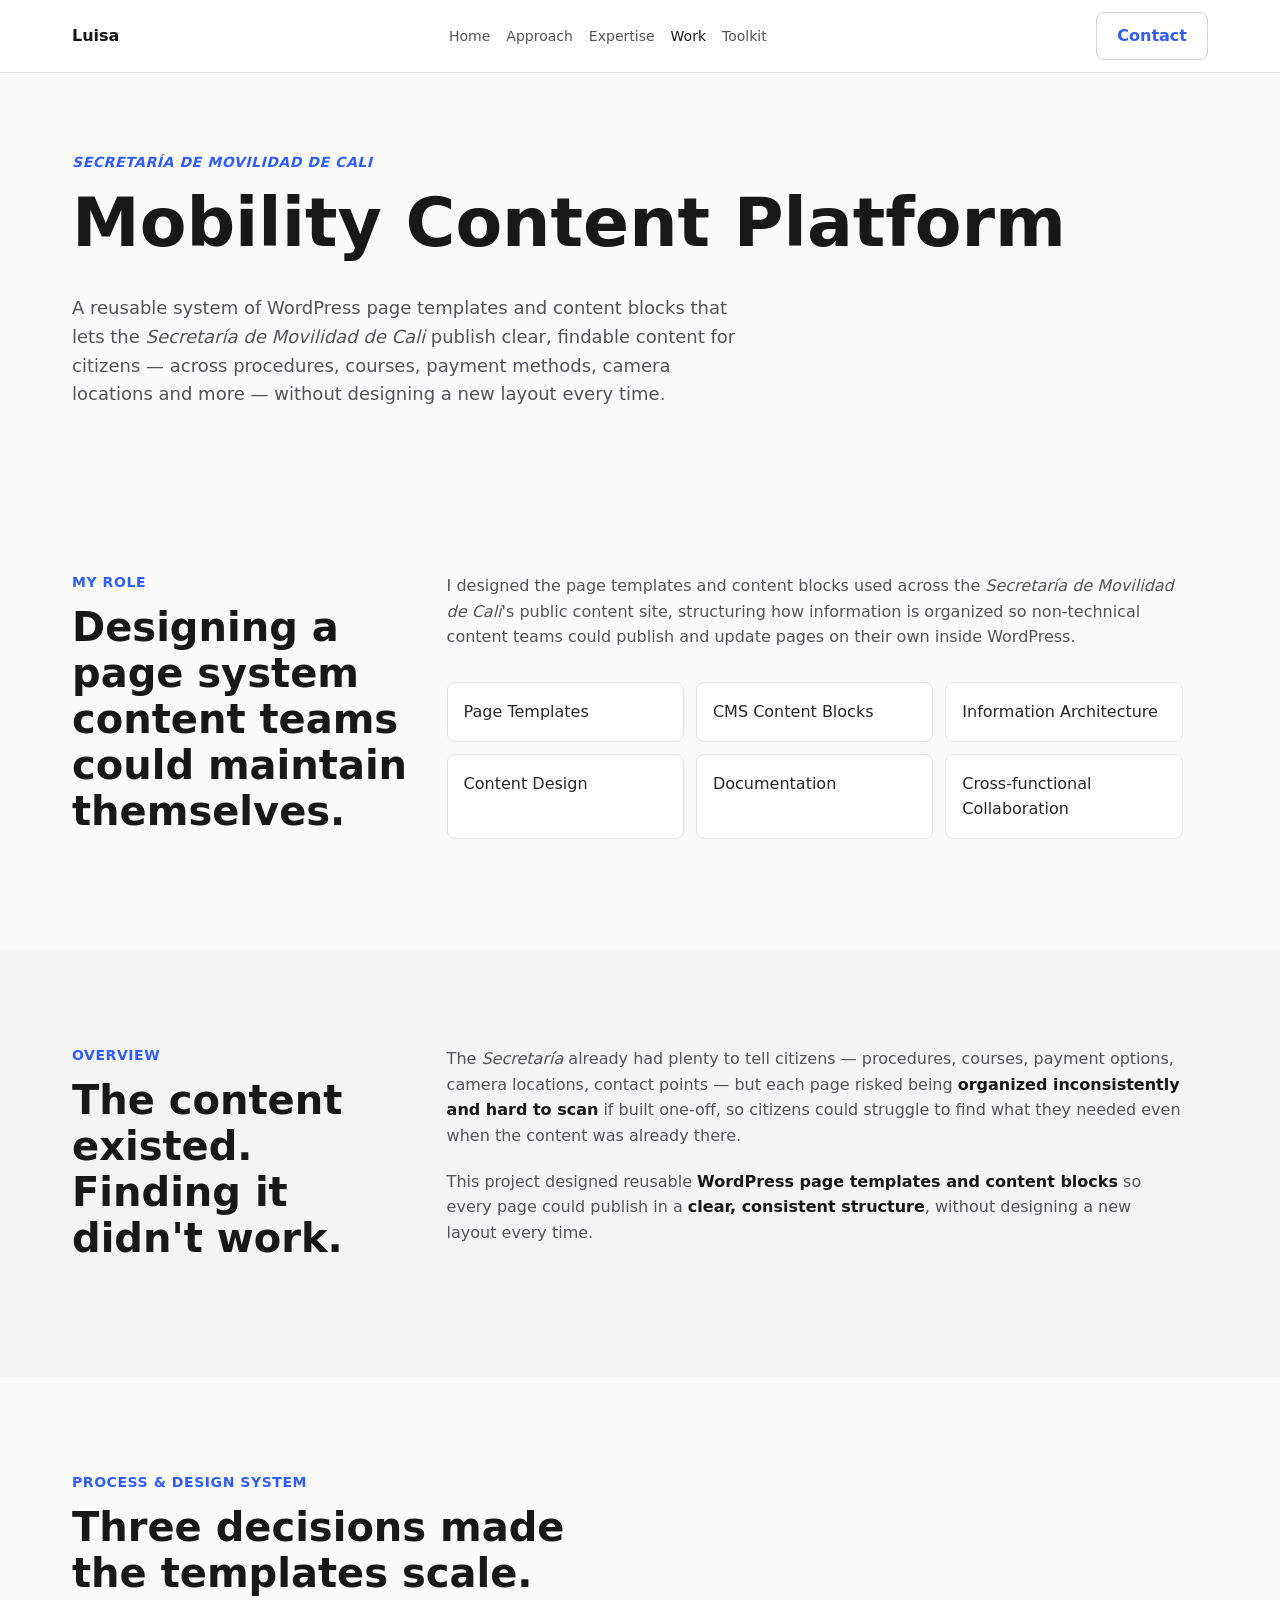
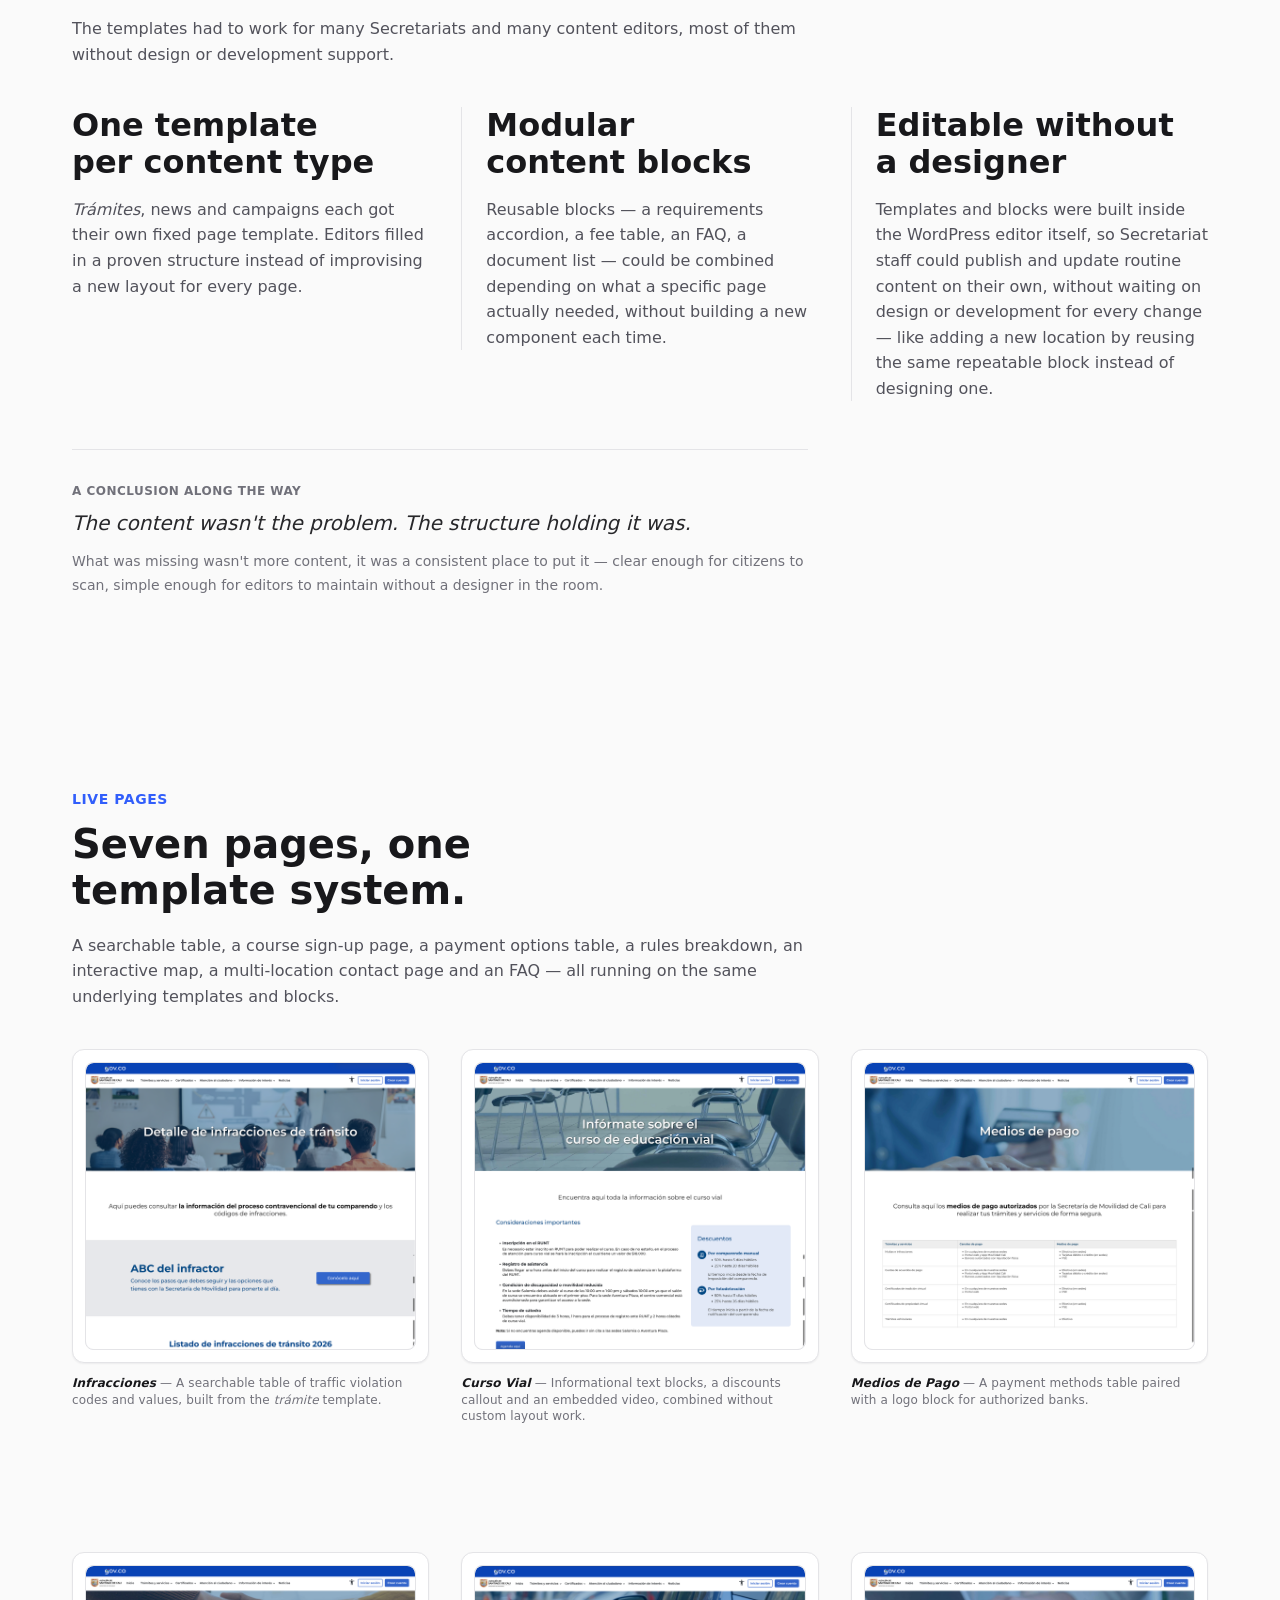
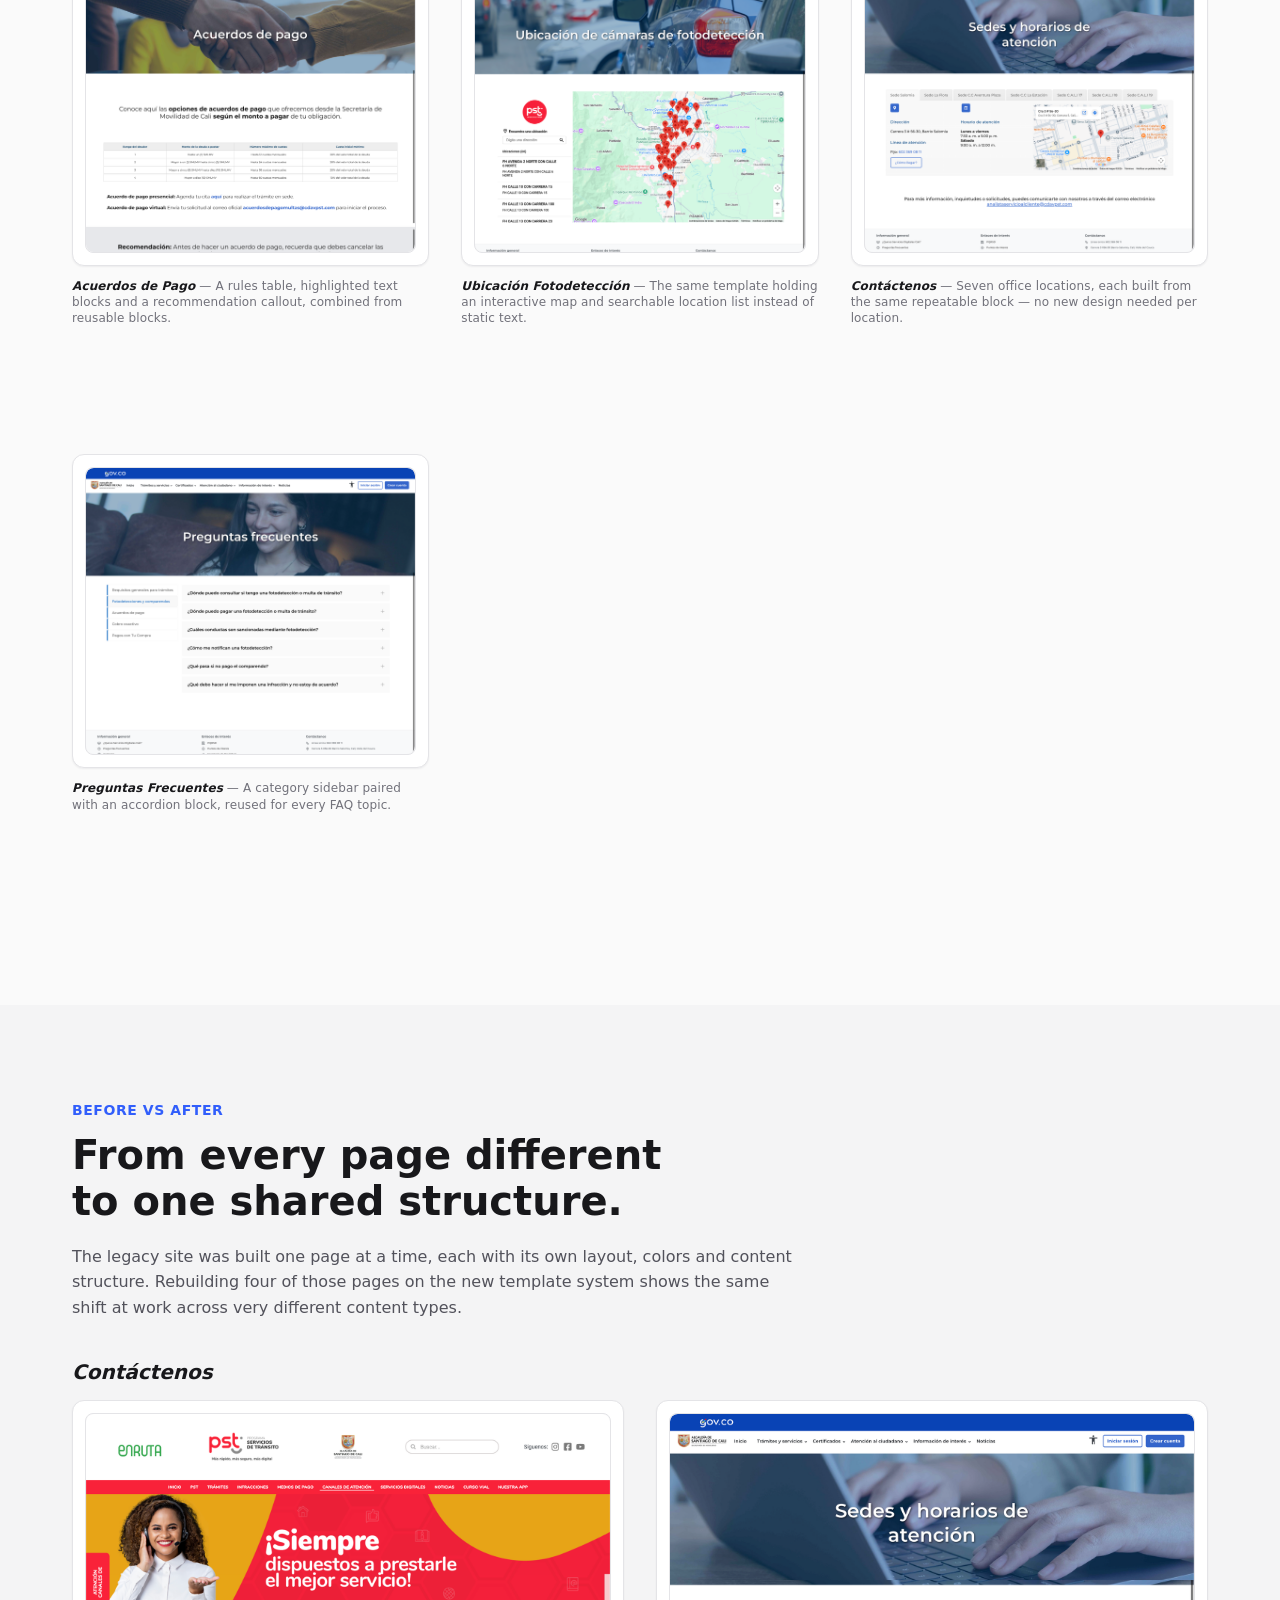
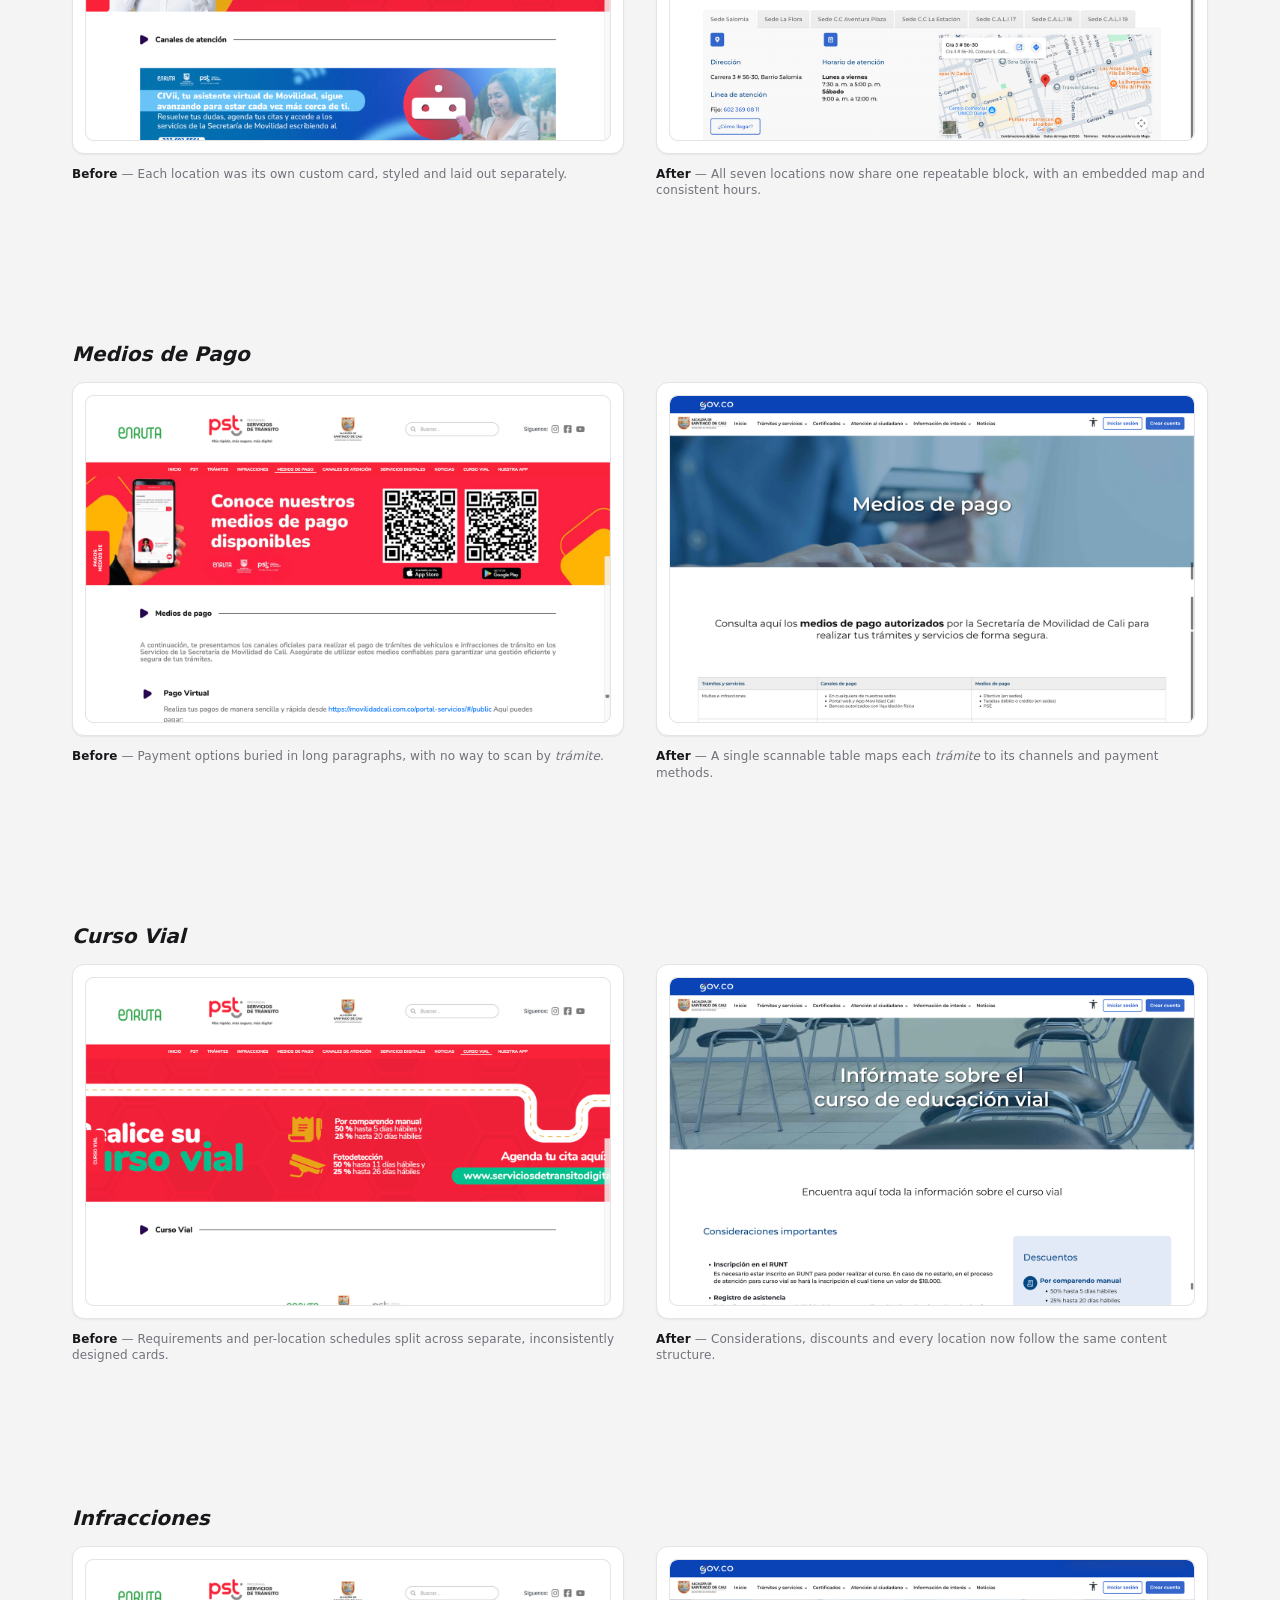
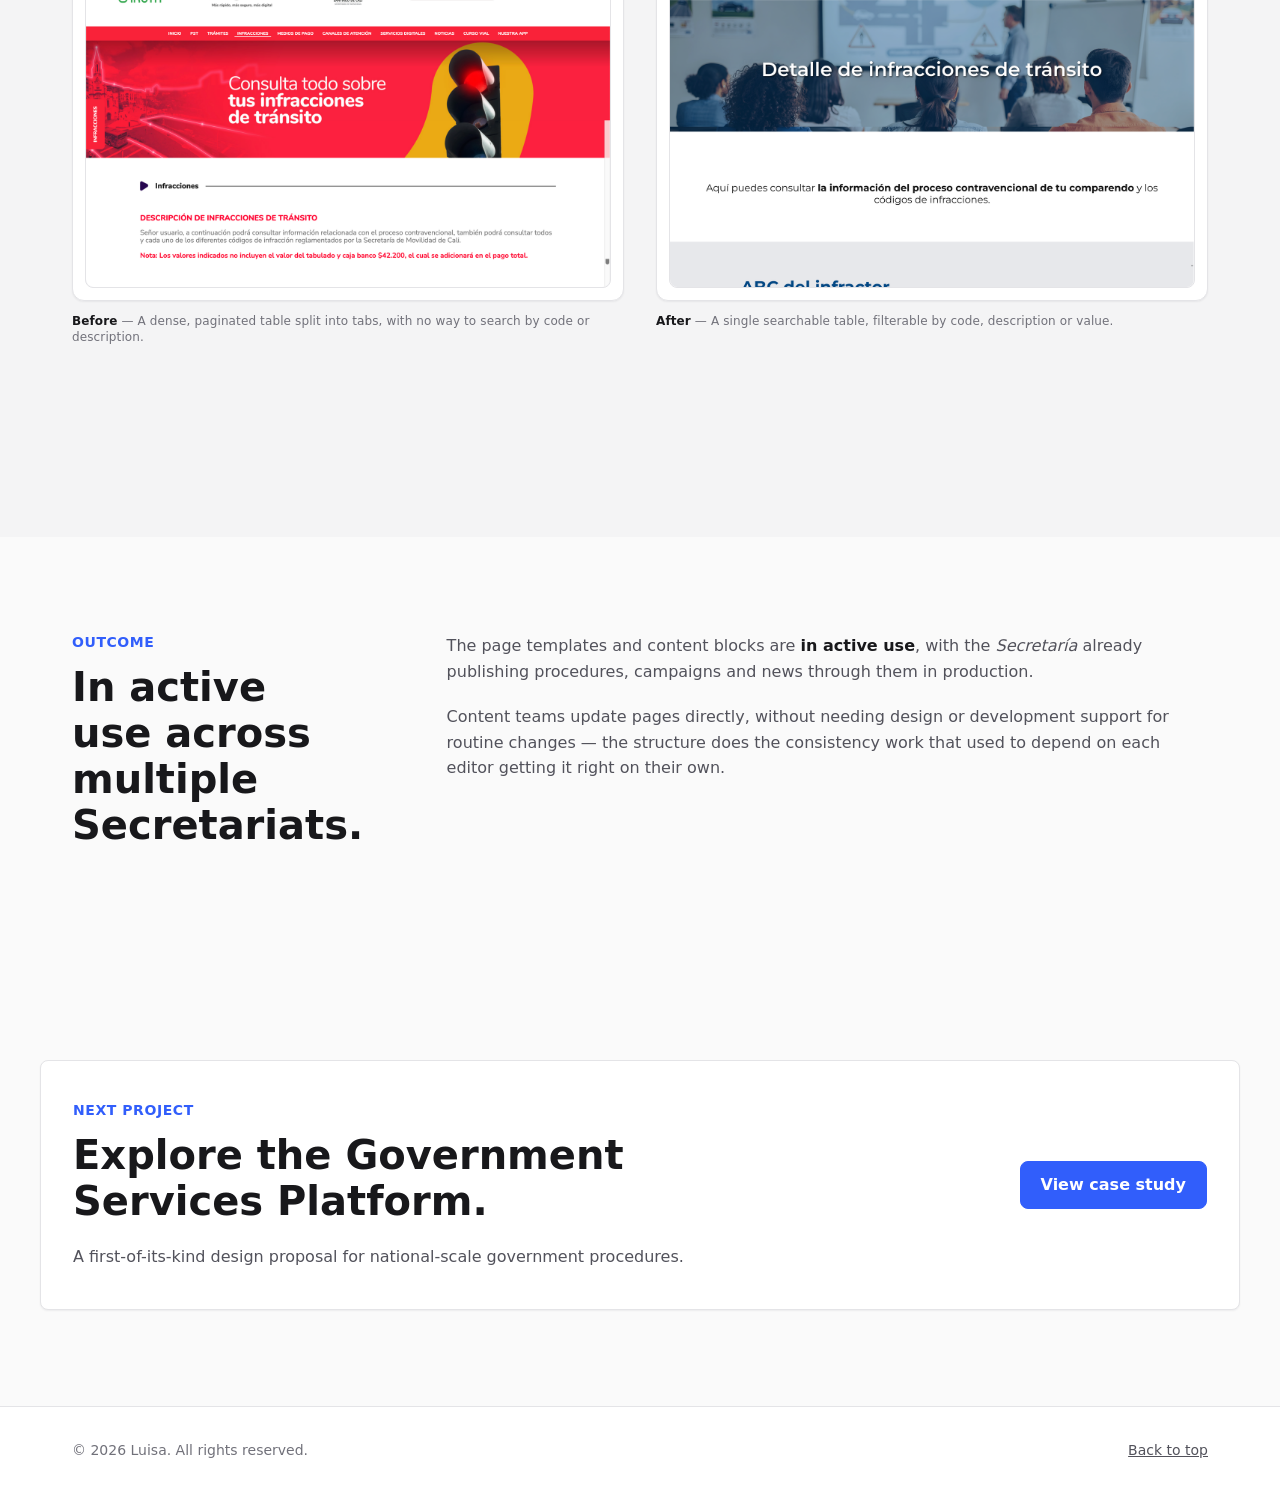
==== content-pages.html @ 902cab65 "Mark all intentional Spanish terms with lang='es', including titles" ====
<!DOCTYPE html>
<html lang="en">
<head>
  <meta charset="utf-8">
  <meta name="viewport" content="width=device-width, initial-scale=1">
  <meta name="description" content="Case study: reusable WordPress content page templates built for the Secretaría de Movilidad de Cali.">
  <title>Mobility Content Platform | Luisa</title>
  <link rel="stylesheet" href="assets/css/style.css">
  <script src="assets/js/script.js" defer></script>
</head>
<body>
  <a class="skip-link" href="#main-content">Skip to main content</a>

  <header class="site-header">
    <nav class="site-nav container" aria-label="Primary navigation">
      <a class="site-logo" href="index.html" aria-label="Luisa home">Luisa</a>

      <ul class="site-nav__links">
        <li><a href="index.html">Home</a></li>
        <li><a href="index.html#approach">Approach</a></li>
        <li><a href="index.html#expertise">Expertise</a></li>
        <li><a href="index.html#work" aria-current="page">Work</a></li>
        <li><a href="index.html#tools">Toolkit</a></li>
      </ul>

      <a class="btn btn-secondary site-nav__action" href="index.html#contact">Contact</a>
    </nav>
  </header>

  <main id="main-content">
    <article class="case-study" aria-labelledby="case-study-heading">
      <section class="case-hero section" id="hero" aria-labelledby="case-study-heading">
        <div class="case-hero__inner container">
          <div class="case-hero__content">
            <p class="eyebrow"><em lang="es">Secretaría de Movilidad de Cali</em></p>
            <h1 id="case-study-heading">Mobility Content Platform</h1>
            <p>
              A reusable system of WordPress page templates and content blocks that lets
              the <em lang="es">Secretaría de Movilidad de Cali</em> publish clear, findable content for
              citizens — across procedures, courses, payment methods, camera locations and
              more — without designing a new layout every time.
            </p>
          </div>
        </div>
      </section>

      <section class="case-section section" id="role" aria-labelledby="role-heading">
        <div class="case-section__inner container">
          <header class="case-section__header">
            <p class="eyebrow">My Role</p>
            <h2 id="role-heading">Designing a page system content teams could maintain themselves.</h2>
          </header>

          <div class="case-section__body">
            <p>
              I designed the page templates and content blocks used across the
              <em lang="es">Secretaría de Movilidad de Cali</em>'s public content site, structuring how information is
              organized so non-technical content teams could publish and update pages on
              their own inside WordPress.
            </p>

            <ul class="role-list" aria-label="Responsibilities">
              <li>Page Templates</li>
              <li>CMS Content Blocks</li>
              <li>Information Architecture</li>
              <li>Content Design</li>
              <li>Documentation</li>
              <li>Cross-functional Collaboration</li>
            </ul>
          </div>
        </div>
      </section>

      <section class="case-section section section--muted" id="overview" aria-labelledby="overview-heading">
        <div class="case-section__inner container">
          <header class="case-section__header">
            <p class="eyebrow">Overview</p>
            <h2 id="overview-heading">The content existed. Finding it didn't work.</h2>
          </header>

          <div class="case-section__body text-flow">
            <p>
              The <em lang="es">Secretaría</em> already had plenty to tell citizens — procedures, courses, payment
              options, camera locations, contact points — but each page risked being
              <strong>organized inconsistently and hard to scan</strong> if built one-off,
              so citizens could struggle to find what they needed even when the content was
              already there.
            </p>
            <p>
              This project designed reusable <strong>WordPress page templates and content
              blocks</strong> so every page could publish in a
              <strong>clear, consistent structure</strong>, without designing a new layout
              every time.
            </p>
          </div>
        </div>
      </section>

      <section class="case-section section" id="design-decisions" aria-labelledby="design-decisions-heading">
        <div class="container">
          <header class="section__header">
            <p class="eyebrow">Process &amp; Design System</p>
            <h2 id="design-decisions-heading">Three decisions made the templates scale.</h2>
            <p>
              The templates had to work for many Secretariats and many content editors,
              most of them without design or development support.
            </p>
          </header>

          <div class="decision-stack decision-stack--columns">
            <article class="decision-block decision-block--text-only">
              <div class="decision-block__content">
                <h3>One template per content type</h3>
                <p>
                  <em lang="es">Trámites</em>, news and campaigns each got their own fixed page template.
                  Editors filled in a proven structure instead of improvising a new layout
                  for every page.
                </p>
              </div>
            </article>

            <article class="decision-block decision-block--text-only">
              <div class="decision-block__content">
                <h3>Modular content blocks</h3>
                <p>
                  Reusable blocks — a requirements accordion, a fee table, an FAQ, a document
                  list — could be combined depending on what a specific page actually needed,
                  without building a new component each time.
                </p>
              </div>
            </article>

            <article class="decision-block decision-block--text-only">
              <div class="decision-block__content">
                <h3>Editable without a designer</h3>
                <p>
                  Templates and blocks were built inside the WordPress editor itself, so
                  Secretariat staff could publish and update routine content on their own,
                  without waiting on design or development for every change — like adding a
                  new location by reusing the same repeatable block instead of designing one.
                </p>
              </div>
            </article>
          </div>

          <div class="section-insight" id="problem" aria-labelledby="problem-heading">
            <p class="section-insight__label">A conclusion along the way</p>
            <p class="section-insight__quote" id="problem-heading">The content wasn't the problem. The structure holding it was.</p>
            <p class="section-insight__body">
              What was missing wasn't more content, it was a consistent place to put it —
              clear enough for citizens to scan, simple enough for editors to maintain
              without a designer in the room.
            </p>
          </div>
        </div>
      </section>

      <section class="case-section section" id="page-gallery" aria-labelledby="page-gallery-heading">
        <div class="container">
          <header class="section__header">
            <p class="eyebrow">Live Pages</p>
            <h2 id="page-gallery-heading">Seven pages, one template system.</h2>
            <p>
              A searchable table, a course sign-up page, a payment options table, a rules
              breakdown, an interactive map, a multi-location contact page and an FAQ — all
              running on the same underlying templates and blocks.
            </p>
          </header>

          <div class="comparison-grid comparison-grid--gallery" aria-label="All real content pages built on the system">
            <div class="annotated-media">
              <div class="annotated-media__frame">
                <div class="annotated-media__stage">
                  <img src="assets/images/mobility-infracciones.png" alt="Infracciones page built from the trámite content template, showing a searchable table of traffic violation codes and values">
                </div>
              </div>
              <small class="editorial-caption"><strong><em lang="es">Infracciones</em></strong> — A searchable table of traffic violation codes and values, built from the <em lang="es">trámite</em> template.</small>
            </div>

            <div class="annotated-media">
              <div class="annotated-media__frame">
                <div class="annotated-media__stage">
                  <img src="assets/images/mobility-curso-vial.png" alt="Curso vial page with informational text blocks, a discounts callout and an embedded video">
                </div>
              </div>
              <small class="editorial-caption"><strong><em lang="es">Curso Vial</em></strong> — Informational text blocks, a discounts callout and an embedded video, combined without custom layout work.</small>
            </div>

            <div class="annotated-media">
              <div class="annotated-media__frame">
                <div class="annotated-media__stage">
                  <img src="assets/images/mobility-medios-de-pago.png" alt="Medios de pago page with a payment methods table and authorized bank logos">
                </div>
              </div>
              <small class="editorial-caption"><strong><em lang="es">Medios de Pago</em></strong> — A payment methods table paired with a logo block for authorized banks.</small>
            </div>

            <div class="annotated-media">
              <div class="annotated-media__frame">
                <div class="annotated-media__stage">
                  <img src="assets/images/mobility-acuerdos-de-pago.png" alt="Acuerdos de pago page combining a rules table, highlighted text blocks and a recommendation callout">
                </div>
              </div>
              <small class="editorial-caption"><strong><em lang="es">Acuerdos de Pago</em></strong> — A rules table, highlighted text blocks and a recommendation callout, combined from reusable blocks.</small>
            </div>

            <div class="annotated-media">
              <div class="annotated-media__frame">
                <div class="annotated-media__stage">
                  <img src="assets/images/mobility-fotodeteccion.png" alt="Ubicación de fotodetección page with an interactive map and a searchable list of camera locations">
                </div>
              </div>
              <small class="editorial-caption"><strong><em lang="es">Ubicación Fotodetección</em></strong> — The same template holding an interactive map and searchable location list instead of static text.</small>
            </div>

            <div class="annotated-media">
              <div class="annotated-media__frame">
                <div class="annotated-media__stage">
                  <img src="assets/images/mobility-contactenos.png" alt="Contact page with seven office locations built from the same repeatable location block, each with address, hours and an embedded map">
                </div>
              </div>
              <small class="editorial-caption"><strong><em lang="es">Contáctenos</em></strong> — Seven office locations, each built from the same repeatable block — no new design needed per location.</small>
            </div>

            <div class="annotated-media">
              <div class="annotated-media__frame">
                <div class="annotated-media__stage">
                  <img src="assets/images/mobility-preguntas-frecuentes.png" alt="Preguntas frecuentes page with a category sidebar and an accordion of expandable questions">
                </div>
              </div>
              <small class="editorial-caption"><strong><em lang="es">Preguntas Frecuentes</em></strong> — A category sidebar paired with an accordion block, reused for every FAQ topic.</small>
            </div>
          </div>
        </div>
      </section>

      <section class="case-section section section--muted" id="before-after" aria-labelledby="before-after-heading">
        <div class="container">
          <header class="section__header">
            <p class="eyebrow">Before vs After</p>
            <h2 id="before-after-heading">From every page different to one shared structure.</h2>
            <p>
              The legacy site was built one page at a time, each with its own layout, colors
              and content structure. Rebuilding four of those pages on the new template
              system shows the same shift at work across very different content types.
            </p>
          </header>

          <div class="before-after-stack">
            <div class="before-after-pair">
              <h3 class="before-after-pair__title"><em lang="es">Contáctenos</em></h3>
              <div class="comparison-grid" aria-label="Contáctenos before and after">
                <div class="annotated-media">
                  <div class="annotated-media__frame">
                    <div class="annotated-media__stage">
                      <img src="assets/images/old-contactenos.png" alt="Legacy Contáctenos page listing office locations as separate colored cards with no shared structure">
                    </div>
                  </div>
                  <small class="editorial-caption"><strong>Before</strong> — Each location was its own custom card, styled and laid out separately.</small>
                </div>
                <div class="annotated-media">
                  <div class="annotated-media__frame">
                    <div class="annotated-media__stage">
                      <img src="assets/images/mobility-contactenos.png" alt="New Contáctenos page with seven office locations built from the same repeatable location block">
                    </div>
                  </div>
                  <small class="editorial-caption"><strong>After</strong> — All seven locations now share one repeatable block, with an embedded map and consistent hours.</small>
                </div>
              </div>
            </div>

            <div class="before-after-pair">
              <h3 class="before-after-pair__title"><em lang="es">Medios de Pago</em></h3>
              <div class="comparison-grid" aria-label="Medios de pago before and after">
                <div class="annotated-media">
                  <div class="annotated-media__frame">
                    <div class="annotated-media__stage">
                      <img src="assets/images/old-medios-de-pago.png" alt="Legacy Medios de pago page with long paragraphs and QR codes but no structured table">
                    </div>
                  </div>
                  <small class="editorial-caption"><strong>Before</strong> — Payment options buried in long paragraphs, with no way to scan by <em lang="es">trámite</em>.</small>
                </div>
                <div class="annotated-media">
                  <div class="annotated-media__frame">
                    <div class="annotated-media__stage">
                      <img src="assets/images/mobility-medios-de-pago.png" alt="New Medios de pago page with a structured table of trámites, channels and payment methods">
                    </div>
                  </div>
                  <small class="editorial-caption"><strong>After</strong> — A single scannable table maps each <em lang="es">trámite</em> to its channels and payment methods.</small>
                </div>
              </div>
            </div>

            <div class="before-after-pair">
              <h3 class="before-after-pair__title"><em lang="es">Curso Vial</em></h3>
              <div class="comparison-grid" aria-label="Curso vial before and after">
                <div class="annotated-media">
                  <div class="annotated-media__frame">
                    <div class="annotated-media__stage">
                      <img src="assets/images/old-curso-vial.png" alt="Legacy Curso vial page with icon illustrations and scattered scheduling information per location">
                    </div>
                  </div>
                  <small class="editorial-caption"><strong>Before</strong> — Requirements and per-location schedules split across separate, inconsistently designed cards.</small>
                </div>
                <div class="annotated-media">
                  <div class="annotated-media__frame">
                    <div class="annotated-media__stage">
                      <img src="assets/images/mobility-curso-vial.png" alt="New Curso vial page with considerations, a discounts callout and location tabs sharing the same structure">
                    </div>
                  </div>
                  <small class="editorial-caption"><strong>After</strong> — Considerations, discounts and every location now follow the same content structure.</small>
                </div>
              </div>
            </div>

            <div class="before-after-pair">
              <h3 class="before-after-pair__title"><em lang="es">Infracciones</em></h3>
              <div class="comparison-grid" aria-label="Infracciones before and after">
                <div class="annotated-media">
                  <div class="annotated-media__frame">
                    <div class="annotated-media__stage">
                      <img src="assets/images/old-infracciones.png" alt="Legacy Infracciones page with a dense table split into separate tabs and inconsistent columns">
                    </div>
                  </div>
                  <small class="editorial-caption"><strong>Before</strong> — A dense, paginated table split into tabs, with no way to search by code or description.</small>
                </div>
                <div class="annotated-media">
                  <div class="annotated-media__frame">
                    <div class="annotated-media__stage">
                      <img src="assets/images/mobility-infracciones.png" alt="New Infracciones page with a searchable, filterable table of traffic violation codes and values">
                    </div>
                  </div>
                  <small class="editorial-caption"><strong>After</strong> — A single searchable table, filterable by code, description or value.</small>
                </div>
              </div>
            </div>
          </div>
        </div>
      </section>

      <section class="case-section section" id="outcome" aria-labelledby="outcome-heading">
        <div class="case-section__inner container">
          <header class="case-section__header">
            <p class="eyebrow">Outcome</p>
            <h2 id="outcome-heading">In active use across multiple Secretariats.</h2>
          </header>

          <div class="case-section__body text-flow">
            <p>
              The page templates and content blocks are <strong>in active use</strong>,
              with the <em lang="es">Secretaría</em> already publishing procedures, campaigns
              and news through them in production.
            </p>
            <p>
              Content teams update pages directly, without needing design or development
              support for routine changes — the structure does the consistency work that
              used to depend on each editor getting it right on their own.
            </p>
          </div>
        </div>
      </section>

      <nav class="next-project section" aria-labelledby="next-project-heading">
        <div class="next-project__inner container">
          <div>
            <p class="eyebrow">Next Project</p>
            <h2 id="next-project-heading">Explore the Government Services Platform.</h2>
            <p>A first-of-its-kind design proposal for national-scale government procedures.</p>
          </div>

          <a class="btn btn-primary" href="government-redesign.html">View case study</a>
        </div>
      </nav>
    </article>
  </main>

  <dialog id="lightbox-dialog" class="lightbox-dialog" aria-label="Fullscreen image viewer">
    <button class="lightbox-close" id="lightbox-close" aria-label="Close fullscreen view">&times;</button>
    <div class="lightbox-content">
      <img id="lightbox-img" src="" alt="">
      <p id="lightbox-caption" class="lightbox-caption"></p>
    </div>
  </dialog>

  <footer class="site-footer">
    <div class="container site-footer__inner">
      <p>&copy; 2026 Luisa. All rights reserved.</p>
      <a href="#hero">Back to top</a>
    </div>
  </footer>
</body>
</html>
---- assets/css/style.css ----
/* ==========================================================================
   Design Tokens
   ========================================================================== */

@import url("tokens.css");

/* ==========================================================================
   Base
   ========================================================================== */

*,
*::before,
*::after {
  box-sizing: border-box;
}

html {
  min-width: var(--layout-page-min);
  font-family: var(--font-family-base);
  font-size: var(--font-size-base);
  line-height: var(--line-height-base);
  color: var(--color-ink);
  background: var(--color-surface);
  scroll-behavior: var(--motion-scroll-behavior);
}

body {
  margin: var(--space-0);
  font-family: inherit;
  font-size: var(--font-size-base);
  font-weight: var(--font-weight-regular);
  line-height: inherit;
  letter-spacing: var(--letter-spacing-normal);
  color: inherit;
  background: inherit;
}

main {
  width: var(--layout-full);
}

.skip-link {
  position: fixed;
  inset-block-start: var(--space-2);
  inset-inline-start: var(--space-2);
  z-index: var(--z-index-toast);
  padding-block: var(--space-2);
  padding-inline: var(--space-3);
  color: var(--color-white);
  background-color: var(--color-accent);
  border-radius: var(--radius-md);
  font-size: var(--font-size-sm);
  font-weight: var(--font-weight-semibold);
  line-height: var(--line-height-snug);
  text-decoration-line: none;
  transform: translateY(calc(-1 * var(--layout-header-height)));
  transition-duration: var(--motion-duration-fast);
  transition-property: transform;
  transition-timing-function: var(--motion-easing-standard);
}

.skip-link:focus-visible {
  transform: translateY(var(--space-0));
}

/* ==========================================================================
   Typography
   ========================================================================== */

main :where(h1, h2, h3, h4) {
  margin-block: var(--space-0) var(--space-4);
  font-family: var(--font-family-heading);
  font-weight: var(--font-weight-semibold);
  line-height: var(--line-height-tight);
  letter-spacing: var(--letter-spacing-normal);
  color: var(--color-ink-strong);
  text-wrap: balance;
}

main h1 {
  font-size: var(--font-size-3xl);
  margin-block-end: var(--space-6);
}

main h2 {
  font-size: var(--font-size-2xl);
  margin-block-end: var(--space-5);
}

main h3 {
  font-size: var(--font-size-xl);
}

main h4 {
  font-size: var(--font-size-lg);
}

main p {
  max-width: var(--layout-content-narrow);
  margin-block: var(--space-0) var(--space-5);
  font-size: var(--font-size-base);
  line-height: var(--line-height-base);
  color: var(--color-ink-muted);
}

main small {
  font-size: var(--font-size-sm);
  line-height: var(--line-height-snug);
  color: var(--color-ink-soft);
}

main strong {
  font-weight: var(--font-weight-semibold);
  color: var(--color-ink-strong);
}

main a {
  color: var(--color-accent);
  font-weight: var(--font-weight-medium);
  text-decoration-line: underline;
  text-decoration-color: var(--color-accent-soft);
  text-decoration-thickness: var(--text-decoration-thickness);
  text-underline-offset: var(--space-1);
  transition-duration: var(--motion-duration-fast);
  transition-property: color, text-decoration-color;
  transition-timing-function: var(--motion-easing-standard);
}

main a:hover {
  color: var(--color-accent-strong);
  text-decoration-color: var(--color-accent-strong);
}

main a:active {
  color: var(--color-accent-strong);
}

.eyebrow {
  margin-block-end: var(--space-3);
  font-size: var(--font-size-sm);
  font-weight: var(--font-weight-semibold);
  line-height: var(--line-height-snug);
  letter-spacing: var(--letter-spacing-wide);
  color: var(--color-accent);
  text-transform: uppercase;
}

/* ==========================================================================
   Layout
   ========================================================================== */

.container {
  width: min(var(--layout-full), var(--layout-content-max));
  margin-inline: auto;
  padding-inline: var(--layout-gutter);
}

.container-narrow {
  width: min(var(--layout-full), var(--layout-content-narrow));
  margin-inline: auto;
  padding-inline: var(--layout-gutter);
}

.section {
  padding-block: var(--layout-section-gap);
}

.section--muted {
  background-color: var(--color-surface-muted);
}

.section__inner {
  display: grid;
  gap: var(--space-8);
}

.section__header {
  max-width: var(--layout-content-narrow);
}

.section__content {
  max-width: var(--layout-content-narrow);
}

.text-flow > *:last-child {
  margin-block-end: var(--space-0);
}

/* ==========================================================================
   Header
   ========================================================================== */

.site-header {
  position: sticky;
  inset-block-start: var(--space-0);
  z-index: var(--z-index-sticky);
  min-height: var(--layout-header-height);
  background-color: var(--color-surface-raised);
  border-block-end: var(--border-width-sm) solid var(--color-border);
}

.site-nav {
  display: flex;
  align-items: center;
  justify-content: space-between;
  gap: var(--space-4);
  min-height: var(--layout-header-height);
}

.site-logo {
  flex: none;
  color: var(--color-ink-strong);
  font-weight: var(--font-weight-bold);
  line-height: var(--line-height-snug);
  text-decoration-line: none;
}

.site-logo:hover {
  color: var(--color-accent);
}

.site-nav__links {
  display: none;
  align-items: center;
  gap: var(--space-4);
  margin: var(--space-0);
  padding: var(--space-0);
  list-style: none;
  overflow-x: auto;
}

.site-nav ul {
  margin: var(--space-0);
  padding: var(--space-0);
  list-style: none;
}

.site-nav__links a {
  display: inline-flex;
  align-items: center;
  min-height: var(--layout-button-min-height);
  color: var(--color-ink-muted);
  font-size: var(--font-size-sm);
  font-weight: var(--font-weight-medium);
  line-height: var(--line-height-snug);
  text-decoration-line: none;
  transition-duration: var(--motion-duration-fast);
  transition-property: color;
  transition-timing-function: var(--motion-easing-standard);
}

.site-nav__links a:hover,
.site-nav__links a[aria-current="page"] {
  color: var(--color-ink-strong);
}

.site-nav__action {
  flex: none;
}

/* ==========================================================================
   Hero
   ========================================================================== */

.hero {
  padding-block: var(--space-24);
}

.hero__inner {
  display: grid;
  align-items: center;
  gap: var(--space-16);
}

.hero__content {
  max-width: 52rem;
}

.hero h1 {
  max-width: 12ch;
  margin-block-end: var(--space-8);
  font-size: var(--font-size-4xl);
}

.hero p:not(.eyebrow) {
  max-width: 38rem;
  font-size: var(--font-size-md);
  line-height: var(--line-height-base);
}

.hero__actions {
  display: flex;
  flex-wrap: wrap;
  gap: var(--space-3);
  margin-block-start: var(--space-10);
}

.portrait-placeholder,
.project-card__image {
  display: grid;
  place-items: center;
  color: var(--color-ink-soft);
  background-color: var(--color-surface-muted);
  border: var(--border-width-sm) solid var(--color-border);
  border-radius: var(--radius-lg);
  box-shadow: var(--shadow-sm);
}

.portrait-placeholder {
  min-height: 24rem;
  aspect-ratio: 4 / 5;
  width: min(100%, 28rem);
  overflow: hidden;
  padding: 0;
}

.portrait-placeholder img {
  width: 100%;
  height: 100%;
  object-fit: cover;
  object-position: top center;
  border-radius: inherit;
}

.portrait-placeholder span,
.project-card__image span {
  font-size: var(--font-size-sm);
  font-weight: var(--font-weight-medium);
  line-height: var(--line-height-snug);
}

/* ==========================================================================
   Media
   ========================================================================== */

img,
picture,
svg {
  display: block;
  max-width: var(--layout-full);
}

img {
  width: var(--layout-full);
  height: auto;
  border-radius: var(--radius-md);
}

/* ==========================================================================
   Lists
   ========================================================================== */

main :where(ul, ol) {
  margin-block: var(--space-0) var(--space-6);
  padding-inline-start: var(--space-6);
}

main :where(li) {
  padding-inline-start: var(--space-1);
}

main :where(li + li) {
  margin-block-start: var(--space-2);
}

/* ==========================================================================
   Cards
   ========================================================================== */

.card-grid {
  display: grid;
  gap: var(--space-4);
  margin-block-start: var(--space-8);
}

.card {
  min-height: 100%;
  padding: var(--space-6);
  background-color: var(--color-surface-raised);
  border: var(--border-width-sm) solid var(--color-border);
  border-radius: var(--radius-md);
}

.card h3 {
  margin-block-end: var(--space-3);
}

.card p {
  margin-block-end: var(--space-0);
}

.tool-group {
  display: flex;
  flex-direction: column;
  align-items: flex-start;
  gap: var(--space-4);
  min-height: 20rem;
  min-height: 0;
}

.tool-tags {
  display: flex;
  flex-wrap: wrap;
  gap: var(--space-2);
  margin-block: var(--space-0);
  padding-inline-start: var(--space-0);
  list-style: none;
}

.tool-tags li {
  padding: var(--space-2) var(--space-4);
  color: var(--color-accent-strong);
  min-width: 5.5rem;
  text-align: center;
  flex: 0 0 auto;
  background-color: var(--color-accent-soft);
  border: var(--border-width-none);
  border-radius: var(--radius-pill);
  outline: var(--border-width-none);
  box-shadow: var(--shadow-none);
  font-size: var(--font-size-sm);
  font-weight: var(--font-weight-medium);
  line-height: var(--line-height-snug);
}

.tool-tags li:focus,
.tool-tags li:focus-visible {
  outline: var(--border-width-none);
  box-shadow: var(--shadow-none);
}

.expertise-card {
  display: flex;
  flex-direction: column;
  align-items: flex-start;
}

.icon-placeholder {
  width: var(--space-10);
  height: var(--space-10);
  margin-block-end: var(--space-5);
  background-color: var(--color-accent-soft);
  border: var(--border-width-sm) solid var(--color-border-strong);
  border-radius: var(--radius-md);
  display: flex;
  align-items: center;
  justify-content: center;
}

.icon-placeholder svg {
  width: 55%;
  height: 55%;
  fill: var(--color-accent-strong);
  stroke: var(--color-accent-strong);
}

#approach .card-grid,
#expertise .card-grid {
  gap: var(--space-6);
  margin-block-start: var(--space-10);
}

#approach .card,
#expertise .card {
  display: flex;
  flex-direction: column;
  padding: var(--space-8);
  border-color: var(--color-border);
  box-shadow: var(--shadow-sm);
  transition-duration: var(--motion-duration-base);
  transition-property: border-color, box-shadow;
  transition-timing-function: var(--motion-easing-standard);
}

#approach .card:hover,
#approach .card:focus-within,
#approach .card:focus-visible,
#expertise .card:hover,
#expertise .card:focus-within,
#expertise .card:focus-visible {
  border-color: var(--color-border-strong);
  box-shadow: var(--shadow-md);
}

#approach .card h3,
#expertise .card h3 {
  margin-block-end: var(--space-4);
  font-size: var(--font-size-lg);
  line-height: var(--line-height-snug);
}

#approach .card p,
#expertise .card p {
  max-width: none;
  color: var(--color-ink-muted);
}

#expertise .expertise-card {
  gap: var(--space-2);
}

#expertise .icon-placeholder {
  width: var(--space-12);
  height: var(--space-12);
  margin-block-end: var(--space-4);
  background-color: var(--color-surface-muted);
  border-color: var(--color-border);
  box-shadow: inset 0 0 0 var(--border-width-sm) var(--color-surface-raised);
}

/* ==========================================================================
   Project Cards
   ========================================================================== */

.project-grid {
  display: grid;
  gap: var(--space-6);
  margin-block-start: var(--space-8);
}

.project-card {
  display: flex;
  flex-direction: column;
  overflow: hidden;
  background-color: var(--color-surface-raised);
  border: var(--border-width-sm) solid var(--color-border);
  border-radius: var(--radius-lg);
  box-shadow: var(--shadow-sm);
}

.project-card__image {
  min-height: 14rem;
  aspect-ratio: 16 / 10;
  overflow: hidden;
  border: var(--border-width-none);
  border-block-end: var(--border-width-sm) solid var(--color-border);
  border-radius: var(--radius-none);
  box-shadow: var(--shadow-none);
}

.project-card__image img {
  width: 100%;
  height: 100%;
  object-fit: cover;
  object-position: top center;
}

.project-card__image--gradient-a {
  background: linear-gradient(135deg, var(--color-accent-soft), var(--color-accent));
}

.project-card__image--gradient-b {
  background: linear-gradient(135deg, var(--color-accent), var(--color-accent-strong));
}

.project-card__mark {
  font-size: var(--font-size-4xl);
  font-weight: var(--font-weight-bold);
  color: var(--color-surface-raised);
  opacity: 0.85;
  letter-spacing: 0.05em;
}

.project-card__body {
  display: flex;
  flex: auto;
  flex-direction: column;
  padding: var(--space-6);
}

.project-card__category {
  margin-block-end: var(--space-3);
  font-size: var(--font-size-sm);
  font-weight: var(--font-weight-semibold);
  line-height: var(--line-height-snug);
  color: var(--color-accent);
}

.project-card h3 {
  margin-block-end: var(--space-3);
}

.project-card p {
  margin-block-end: var(--space-5);
}

.project-card a {
  margin-block-start: auto;
}

.project-card__link {
  align-self: flex-start;
}

/* ==========================================================================
   Case Study Template
   ========================================================================== */

.case-study {
  background-color: var(--color-surface);
}

.case-hero {
  padding-block: var(--space-16) var(--space-8);
}

.case-hero__inner {
  display: grid;
  gap: var(--space-12);
}

.case-hero__content {
  max-width: none;
}

.case-hero h1 {
  max-width: 24ch;
  margin-block-end: var(--space-8);
  font-size: var(--font-size-4xl);
}

.case-hero p:not(.eyebrow) {
  max-width: 42rem;
  font-size: var(--font-size-md);
  line-height: var(--line-height-base);
}

.metadata-panel,
.highlight-callout,
.quote-block,
.insight-card,
.metric-card,
.next-project__inner {
  background-color: var(--color-surface-raised);
  border: var(--border-width-sm) solid var(--color-border);
  border-radius: var(--radius-md);
  box-shadow: var(--shadow-sm);
}

.metadata-panel {
  align-self: start;
  padding: var(--space-6);
}

.metadata-panel h2 {
  margin-block-end: var(--space-6);
  font-size: var(--font-size-lg);
}

.metadata-list {
  display: grid;
  gap: var(--space-5);
  margin: var(--space-0);
}

.metadata-list div {
  padding-block-end: var(--space-5);
  border-block-end: var(--border-width-sm) solid var(--color-border);
}

.metadata-list div:last-child {
  padding-block-end: var(--space-0);
  border-block-end: var(--border-width-none);
}

.metadata-list dt {
  margin-block-end: var(--space-1);
  color: var(--color-ink-soft);
  font-size: var(--font-size-sm);
  font-weight: var(--font-weight-semibold);
  line-height: var(--line-height-snug);
}

.metadata-list dd {
  margin: var(--space-0);
  color: var(--color-ink-strong);
  line-height: var(--line-height-snug);
}

.hero-media-panel {
  display: grid;
  gap: var(--space-3);
  align-self: start;
}

.hero-media-panel__image {
  width: 100%;
  aspect-ratio: 16 / 10;
  object-fit: cover;
  object-position: top center;
  display: block;
  background-color: var(--color-surface-muted);
  border: var(--border-width-sm) solid var(--color-border);
  border-radius: var(--radius-md);
  box-shadow: var(--shadow-sm);
}

.case-section__inner {
  display: grid;
  gap: var(--space-8);
}

.case-section__header {
  max-width: 36rem;
}

.case-section__body {
  max-width: var(--layout-content-narrow);
}

.case-section__body > *:last-child {
  margin-block-end: var(--space-0);
}

.highlight-callout {
  margin-block: var(--space-8) var(--space-0);
  padding: var(--space-6);
}

.highlight-callout p {
  margin-block-end: var(--space-0);
  color: var(--color-ink);
  font-weight: var(--font-weight-medium);
}

/* Section Insight — a soft, closing thought reached along the way,
   deliberately understated so it doesn't read as another content block. */
.section-insight {
  max-width: var(--layout-content-narrow);
  margin-block-start: var(--space-12);
  padding-block-start: var(--space-8);
  border-block-start: var(--border-width-sm) solid var(--color-border);
}

.section-insight__label {
  margin-block-end: var(--space-2);
  color: var(--color-ink-soft);
  font-size: var(--font-size-xs);
  font-weight: var(--font-weight-semibold);
  letter-spacing: var(--letter-spacing-wide);
  text-transform: uppercase;
}

.section-insight__quote {
  margin-block-end: var(--space-3);
  color: var(--color-ink);
  font-size: var(--font-size-lg);
  font-style: italic;
  font-weight: var(--font-weight-medium);
  line-height: var(--line-height-snug);
}

.section-insight__body {
  margin-block-end: var(--space-0);
  color: var(--color-ink-soft);
  font-size: var(--font-size-sm);
  line-height: var(--line-height-loose);
}

.quote-block {
  margin: var(--space-8) var(--space-0) var(--space-0);
  padding: var(--space-6);
}

.quote-block p {
  margin-block-end: var(--space-4);
  color: var(--color-ink-strong);
  font-size: var(--font-size-md);
}

.quote-block cite {
  color: var(--color-ink-soft);
  font-size: var(--font-size-sm);
  font-style: normal;
}

.insight-grid,
.metric-grid,
.image-gallery {
  display: grid;
  gap: var(--space-6);
  margin-block-start: var(--space-8);
}

.insight-card,
.metric-card {
  padding: var(--space-6);
}

.insight-card h3,
.metric-card h3 {
  margin-block-end: var(--space-3);
  font-size: var(--font-size-lg);
  line-height: var(--line-height-snug);
}

.insight-card p,
.metric-card p {
  margin-block-end: var(--space-0);
}

.metric-card__value {
  margin-block-end: var(--space-4);
  color: var(--color-accent);
  font-size: var(--font-size-2xl);
  font-weight: var(--font-weight-semibold);
  line-height: var(--line-height-tight);
}

.process-timeline {
  display: grid;
  gap: var(--space-6);
  margin-block: var(--space-10) var(--space-0);
  padding-inline-start: var(--space-0);
  list-style: none;
}

.process-timeline li {
  position: relative;
  padding: var(--space-6);
  padding-inline-start: var(--space-8);
  background-color: var(--color-surface-raised);
  border: var(--border-width-sm) solid var(--color-border);
  border-radius: var(--radius-md);
}

.process-timeline li::before {
  position: absolute;
  inset-block-start: var(--space-6);
  inset-inline-start: var(--space-5);
  width: var(--space-2);
  height: var(--space-2);
  content: "";
  background-color: var(--color-accent);
  border-radius: var(--radius-pill);
}

.process-timeline li + li {
  margin-block-start: var(--space-0);
}

.process-timeline h3 {
  margin-block-end: var(--space-3);
  font-size: var(--font-size-lg);
}

.process-timeline p {
  margin-block-end: var(--space-0);
}

.media-placeholder,
.process-diagram {
  margin-block: var(--space-0) var(--layout-section-gap);
}

.media-placeholder div,
.process-diagram div {
  display: grid;
  min-height: 18rem;
  place-items: center;
  overflow: hidden;
  color: var(--color-ink-soft);
  background-color: var(--color-surface-muted);
  border: var(--border-width-sm) solid var(--color-border);
  border-radius: var(--radius-md);
}

.media-placeholder div img,
.process-diagram div img {
  width: 100%;
  height: 100%;
  object-fit: cover;
  object-position: top center;
  display: block;
}

.media-placeholder--wide div {
  min-height: 22rem;
}

.process-diagram div {
  min-height: 20rem;
}

.media-placeholder span,
.process-diagram span {
  font-size: var(--font-size-sm);
  font-weight: var(--font-weight-medium);
}

.media-placeholder figcaption,
.process-diagram figcaption {
  max-width: var(--layout-content-narrow);
  margin-block-start: var(--space-3);
  color: var(--color-ink-soft);
  font-size: var(--font-size-sm);
  line-height: var(--line-height-snug);
}

.screenshot-frame {
  padding: var(--space-3);
  background-color: var(--color-surface-raised);
  border: var(--border-width-sm) solid var(--color-border);
  border-radius: var(--radius-lg);
  box-shadow: var(--shadow-sm);
}

.screenshot-frame div {
  overflow: hidden;
  border-radius: var(--radius-md);
}

/* ==========================================================================
   Image Annotation Components
   ========================================================================== */

.annotated-media {
  margin-block: var(--space-0) var(--layout-section-gap);
}

.annotated-media__frame {
  position: relative;
  overflow: hidden;
  padding: var(--space-3);
  background-color: var(--color-surface-raised);
  border: var(--border-width-sm) solid var(--color-border);
  border-radius: var(--radius-lg);
  box-shadow: var(--shadow-sm);
}

.annotated-media__stage {
  position: relative;
  width: 100%;
  aspect-ratio: 16 / 10;
  min-height: 18rem;
  display: grid;
  place-items: center;
  color: var(--color-ink-soft);
  background-color: var(--color-surface-muted);
  border-radius: var(--radius-md);
  border: var(--border-width-sm) solid var(--color-border);
  overflow: hidden;
}

.annotated-media__stage img {
  position: absolute;
  inset: 0;
  width: 100%;
  height: 100%;
  object-fit: cover;
  object-position: top left;
  display: block;
  border-radius: var(--radius-md);
}

.annotated-media--full .annotated-media__stage {
  aspect-ratio: 16 / 9;
  min-height: 24rem;
}

/* Hero Collage: three product screens combined into one featured image */
.hero-collage-stage {
  padding: 0;
  background-color: var(--color-surface-muted);
}

.hero-collage {
  position: absolute;
  inset: 0;
  display: grid;
  grid-template-columns: repeat(3, 1fr);
  gap: var(--space-2);
  padding: var(--space-2);
}

.hero-collage-stage .hero-collage__tile {
  position: static;
  inset: auto;
  width: 100%;
  height: 100%;
  aspect-ratio: 4 / 5;
  object-fit: cover;
  object-position: top center;
  border-radius: var(--radius-md);
  border: var(--border-width-sm) solid var(--color-border);
  box-shadow: var(--shadow-sm);
  display: block;
}

@media (max-width: 640px) {
  .hero-collage {
    grid-template-columns: 1fr;
    grid-template-rows: repeat(3, 1fr);
  }
}

/* Callout Marker Pin */
.annotation-marker {
  position: absolute;
  display: inline-flex;
  align-items: center;
  justify-content: center;
  width: 1.875rem;
  height: 1.875rem;
  color: var(--color-white);
  background-color: var(--color-accent);
  border: 2px solid var(--color-white);
  border-radius: var(--radius-pill);
  font-family: var(--font-family-base);
  font-size: var(--font-size-xs);
  font-weight: var(--font-weight-bold);
  line-height: 1;
  box-shadow: var(--shadow-md);
  z-index: var(--z-index-raised);
  transform: translate(-50%, -50%);
  transition: transform var(--motion-duration-fast) var(--motion-easing-standard),
              background-color var(--motion-duration-fast) var(--motion-easing-standard);
  cursor: pointer;
}

.annotation-marker:hover,
.annotation-marker:focus-visible {
  transform: translate(-50%, -50%) scale(1.15);
  background-color: var(--color-accent-strong);
}

/* Annotation Legend Grid */
.annotation-legend {
  display: grid;
  gap: var(--space-4);
  margin-block-start: var(--space-6);
}

.annotation-card {
  display: grid;
  grid-template-columns: auto 1fr;
  gap: var(--space-4);
  align-items: start;
  padding: var(--space-5);
  background-color: var(--color-surface-raised);
  border: var(--border-width-sm) solid var(--color-border);
  border-radius: var(--radius-md);
  box-shadow: var(--shadow-sm);
}

.annotation-card__number {
  display: inline-flex;
  align-items: center;
  justify-content: center;
  width: 1.75rem;
  height: 1.75rem;
  color: var(--color-white);
  background-color: var(--color-accent);
  border-radius: var(--radius-pill);
  font-size: var(--font-size-xs);
  font-weight: var(--font-weight-bold);
  flex-shrink: 0;
  margin-block-start: 0.125rem;
}

.annotation-card__body h4 {
  margin-block-end: var(--space-1);
  color: var(--color-ink-strong);
  font-size: var(--font-size-base);
  font-weight: var(--font-weight-semibold);
  line-height: var(--line-height-snug);
}

.annotation-card__body p {
  margin-block-end: var(--space-0);
  color: var(--color-ink-muted);
  font-size: var(--font-size-sm);
  line-height: var(--line-height-base);
}

/* Three Image Comparison Component */
.three-image-grid {
  display: grid;
  gap: var(--space-6);
  margin-block-start: var(--space-8);
}

.three-image-card {
  display: flex;
  flex-direction: column;
  background-color: var(--color-surface-raised);
  border: var(--border-width-sm) solid var(--color-border);
  border-radius: var(--radius-md);
  box-shadow: var(--shadow-sm);
  overflow: hidden;
}

.three-image-card__stage {
  position: relative;
  width: 100%;
  aspect-ratio: 16 / 10;
  min-height: 12rem;
  display: grid;
  place-items: center;
  background-color: var(--color-surface-muted);
  border-block-end: var(--border-width-sm) solid var(--color-border);
  color: var(--color-ink-soft);
  font-size: var(--font-size-sm);
  font-weight: var(--font-weight-medium);
  overflow: hidden;
}

.three-image-card__stage img {
  position: absolute;
  inset: 0;
  width: 100%;
  height: 100%;
  object-fit: cover;
  object-position: top left;
  display: block;
}

.three-image-card__content {
  padding: var(--space-5);
  display: flex;
  flex-direction: column;
  gap: var(--space-2);
}

.three-image-card__badge {
  display: inline-flex;
  align-items: center;
  gap: var(--space-2);
  color: var(--color-accent);
  font-size: var(--font-size-xs);
  font-weight: var(--font-weight-bold);
  text-transform: uppercase;
  letter-spacing: var(--letter-spacing-wide);
}

.three-image-card__title {
  margin-block-end: var(--space-1);
  color: var(--color-ink-strong);
  font-size: var(--font-size-base);
  font-weight: var(--font-weight-semibold);
}

.three-image-card__desc {
  margin-block-end: var(--space-0);
  color: var(--color-ink-muted);
  font-size: var(--font-size-sm);
  line-height: var(--line-height-base);
}

/* Process Diagram Flow Component */
.process-diagram-flow {
  display: grid;
  gap: var(--space-6);
  margin-block-start: var(--space-8);
}

.process-step-card {
  position: relative;
  display: grid;
  gap: var(--space-4);
  padding: var(--space-6);
  background-color: var(--color-surface-raised);
  border: var(--border-width-sm) solid var(--color-border);
  border-radius: var(--radius-md);
  box-shadow: var(--shadow-sm);
}

.process-step-card__header {
  display: flex;
  align-items: center;
  gap: var(--space-3);
}

.process-step-card__step {
  display: inline-flex;
  align-items: center;
  justify-content: center;
  width: 2rem;
  height: 2rem;
  color: var(--color-accent);
  background-color: var(--color-accent-soft);
  border-radius: var(--radius-pill);
  font-size: var(--font-size-sm);
  font-weight: var(--font-weight-bold);
}

.process-step-card__title {
  color: var(--color-ink-strong);
  font-size: var(--font-size-base);
  font-weight: var(--font-weight-semibold);
  margin: var(--space-0);
}

.process-step-card__diagram {
  min-height: 10rem;
  display: grid;
  place-items: center;
  overflow: hidden;
  background-color: var(--color-surface-muted);
  border: var(--border-width-sm) solid var(--color-border);
  border-radius: var(--radius-md);
  color: var(--color-ink-soft);
  font-size: var(--font-size-sm);
  font-weight: var(--font-weight-medium);
}

.process-step-card__diagram img {
  width: 100%;
  height: 100%;
  min-height: 10rem;
  object-fit: cover;
  object-position: top center;
  display: block;
}

.process-step-card__explanation {
  color: var(--color-ink-muted);
  font-size: var(--font-size-sm);
  line-height: var(--line-height-base);
  margin-block-end: var(--space-0);
}

/* Small Editorial Captions */
.editorial-caption {
  display: block;
  margin-block-start: var(--space-3);
  color: var(--color-ink-soft);
  font-size: var(--font-size-xs);
  line-height: var(--line-height-snug);
  letter-spacing: 0.01em;
}

.editorial-caption strong {
  color: var(--color-ink-strong);
}

.comparison-grid,
.decision-stack,
.journey-list {
  display: grid;
  gap: var(--space-8);
  margin-block-start: var(--space-10);
}

.before-after-stack {
  display: grid;
  gap: var(--space-12);
  margin-block-start: var(--space-10);
}

.before-after-pair__title {
  margin-block-end: var(--space-0);
  color: var(--color-ink-strong);
  font-size: var(--font-size-lg);
  font-weight: var(--font-weight-semibold);
}

.before-after-pair .comparison-grid {
  margin-block-start: var(--space-4);
}

.comparison-grid .media-placeholder,
.decision-block .media-placeholder {
  margin-block-end: var(--space-0);
}

.role-list {
  display: grid;
  gap: var(--space-3);
  margin-block: var(--space-8) var(--space-0);
  padding-inline-start: var(--space-0);
  list-style: none;
}

.role-list li {
  padding: var(--space-4);
  color: var(--color-ink);
  background-color: var(--color-surface-raised);
  border: var(--border-width-sm) solid var(--color-border);
  border-radius: var(--radius-md);
  font-weight: var(--font-weight-medium);
}

.role-list li + li {
  margin-block-start: var(--space-0);
}

.decision-block {
  display: grid;
  gap: var(--space-6);
  align-items: center;
  padding-block: var(--space-8);
  border-block-start: var(--border-width-sm) solid var(--color-border);
}

.decision-block:first-child {
  border-block-start: var(--border-width-none);
}

.decision-block__content {
  max-width: var(--layout-content-narrow);
}

.decision-block h3 {
  margin-block-end: var(--space-4);
  font-size: var(--font-size-2xl);
}

.decision-block p {
  margin-block-end: var(--space-0);
}

.journey-list {
  padding-inline-start: var(--space-0);
  list-style: none;
}

.journey-list li {
  position: relative;
  display: grid;
  gap: var(--space-4);
  padding: var(--space-6);
  background-color: var(--color-surface-raised);
  border: var(--border-width-sm) solid var(--color-border);
  border-radius: var(--radius-md);
  box-shadow: var(--shadow-sm);
}

.journey-list li + li {
  margin-block-start: var(--space-0);
}

.journey-thumbnail {
  min-height: 7rem;
  background-color: var(--color-surface-muted);
  border: var(--border-width-sm) solid var(--color-border);
  border-radius: var(--radius-md);
}

.journey-list h3 {
  margin-block-end: var(--space-0);
  font-size: var(--font-size-md);
  line-height: var(--line-height-snug);
}

.image-gallery {
  margin-block-start: var(--space-10);
}

.image-gallery .media-placeholder {
  margin-inline: var(--space-0);
  margin-block-end: var(--space-0);
}

.next-project__inner {
  display: grid;
  gap: var(--space-6);
  align-items: center;
  padding-block: var(--space-10);
}

.next-project p:last-child {
  margin-block-end: var(--space-0);
}

/* ==========================================================================
   Contact CTA
   ========================================================================== */

.contact-cta__inner {
  display: grid;
  gap: var(--space-6);
  align-items: center;
  padding-block: var(--space-10);
  background-color: var(--color-surface-raised);
  border: var(--border-width-sm) solid var(--color-border);
  border-radius: var(--radius-lg);
  box-shadow: var(--shadow-sm);
}

.contact-cta p:last-child {
  margin-block-end: var(--space-0);
}

.contact-links {
  display: flex;
  flex-direction: row;
  flex-wrap: wrap;
  gap: var(--space-3);
  font-style: normal;
}

.contact-links a {
  overflow-wrap: anywhere;
  white-space: nowrap;
}

/* ==========================================================================
   Footer
   ========================================================================== */

.site-footer {
  padding-block: var(--space-8);
  color: var(--color-ink-soft);
  background-color: var(--color-surface-raised);
  border-block-start: var(--border-width-sm) solid var(--color-border);
}

.site-footer__inner {
  display: flex;
  flex-direction: column;
  gap: var(--space-3);
}

.site-footer p {
  margin: var(--space-0);
  font-size: var(--font-size-sm);
}

.site-footer a {
  color: var(--color-ink-muted);
  font-size: var(--font-size-sm);
  font-weight: var(--font-weight-medium);
}

/* ==========================================================================
   Buttons
   ========================================================================== */

.btn {
  display: inline-flex;
  align-items: center;
  justify-content: center;
  min-height: var(--layout-button-min-height);
  padding-block: var(--space-3);
  padding-inline: var(--space-5);
  border-color: var(--color-transparent);
  border-style: solid;
  border-width: var(--border-width-sm);
  border-radius: var(--radius-md);
  font-family: var(--font-family-base);
  font-size: var(--font-size-base);
  font-weight: var(--font-weight-semibold);
  line-height: var(--line-height-snug);
  text-align: center;
  text-decoration-line: none;
  cursor: pointer;
  transition-duration: var(--motion-duration-fast);
  transition-property: background-color, border-color, box-shadow, color;
  transition-timing-function: var(--motion-easing-standard);
}

.btn-primary {
  color: var(--color-white);
  background-color: var(--color-accent);
  border-color: var(--color-accent);
}

.btn-primary:hover {
  color: var(--color-white);
  background-color: var(--color-accent-strong);
  border-color: var(--color-accent-strong);
}

.btn-primary:active {
  color: var(--color-white);
  background-color: var(--color-accent-strong);
  border-color: var(--color-accent-strong);
}

.btn-secondary {
  color: var(--color-accent);
  background-color: var(--color-surface-raised);
  border-color: var(--color-border-strong);
}

.btn-secondary:hover {
  color: var(--color-accent-strong);
  background-color: var(--color-accent-soft);
  border-color: var(--color-accent);
}

.btn-secondary:active {
  color: var(--color-accent-strong);
  background-color: var(--color-accent-soft);
  border-color: var(--color-accent-strong);
}

.btn:focus-visible {
  box-shadow: var(--shadow-md);
}

.btn:active {
  box-shadow: var(--shadow-sm);
}

.btn:disabled,
.btn[aria-disabled="true"] {
  opacity: var(--opacity-disabled);
  cursor: not-allowed;
}

.btn__icon {
  flex-shrink: 0;
  margin-inline-start: var(--space-2);
}

/* ==========================================================================
   Accessibility
   ========================================================================== */

:focus-visible {
  outline-color: var(--color-focus);
  outline-style: solid;
  outline-width: var(--space-1);
  outline-offset: var(--space-1);
}

@media (prefers-reduced-motion: reduce) {
  html {
    scroll-behavior: var(--motion-scroll-behavior-reduced);
  }

  *,
  *::before,
  *::after {
    transition-duration: var(--motion-duration-none);
    animation-duration: var(--motion-duration-none);
  }
}

/* ==========================================================================
   Responsive Layout
   ========================================================================== */

@media (min-width: 48em) {
  .site-nav__links {
    display: flex;
  }

  .section__inner {
    grid-template-columns: minmax(var(--space-0), 1fr) minmax(var(--space-0), 1fr);
  }

  .hero__inner {
    grid-template-columns: minmax(var(--space-0), 1.2fr) minmax(18rem, 0.8fr);
  }

  .portrait-placeholder {
    justify-self: end;
  }

  .card-grid--three,
  .card-grid--six {
    grid-template-columns: repeat(2, minmax(var(--space-0), 1fr));
  }

  .project-grid {
    grid-template-columns: repeat(2, minmax(var(--space-0), 1fr));
  }

  .contact-cta__inner {
    grid-template-columns: minmax(var(--space-0), 1fr) auto;
  }

  .contact-links {
    align-items: flex-end;
  }

  .site-footer__inner {
    flex-direction: row;
    align-items: center;
    justify-content: space-between;
  }

  .case-hero__inner {
    grid-template-columns: 1fr;
    align-items: start;
  }

  .case-section__inner {
    grid-template-columns: minmax(14rem, 0.45fr) minmax(var(--space-0), 1fr);
  }

  .insight-grid,
  .metric-grid,
  .image-gallery {
    grid-template-columns: repeat(2, minmax(var(--space-0), 1fr));
  }

  .comparison-grid {
    grid-template-columns: repeat(2, minmax(var(--space-0), 1fr));
  }

  .role-list {
    grid-template-columns: repeat(2, minmax(var(--space-0), 1fr));
  }

  .decision-block {
    grid-template-columns: minmax(var(--space-0), 0.8fr) minmax(var(--space-0), 1.2fr);
    gap: var(--space-10);
    padding-block: var(--space-12);
  }

  .decision-block--text-only {
    grid-template-columns: minmax(var(--space-0), 1fr);
  }

  .decision-block--text-only .decision-block__content {
    max-width: var(--layout-content-narrow);
  }

  .decision-stack--columns {
    grid-template-columns: repeat(3, minmax(var(--space-0), 1fr));
    gap: var(--space-8);
    align-items: start;
  }

  .decision-stack--columns .decision-block--text-only {
    align-items: start;
  }

  .decision-stack--columns .decision-block--text-only {
    padding-block: var(--space-0);
    border-block-start: var(--border-width-none);
    border-inline-start: var(--border-width-sm) solid var(--color-border);
    padding-inline-start: var(--space-6);
  }

  .decision-stack--columns .decision-block--text-only:first-child {
    border-inline-start: var(--border-width-none);
    padding-inline-start: var(--space-0);
  }

  .journey-list {
    grid-template-columns: repeat(3, minmax(var(--space-0), 1fr));
  }

  .next-project__inner {
    grid-template-columns: minmax(var(--space-0), 1fr) auto;
  }

  .annotation-legend {
    grid-template-columns: repeat(2, minmax(var(--space-0), 1fr));
  }

  .three-image-grid {
    grid-template-columns: repeat(3, minmax(var(--space-0), 1fr));
  }

  .process-diagram-flow {
    grid-template-columns: repeat(3, minmax(var(--space-0), 1fr));
  }
}

@media (min-width: 64em) {
  .hero {
    padding-block: var(--space-32);
  }

  main h1 {
    font-size: var(--font-size-4xl);
  }

  main h2 {
    font-size: var(--font-size-3xl);
  }

  .hero h1 {
    font-size: calc(var(--font-size-4xl) + var(--space-4));
  }

  .card-grid--three,
  .card-grid--six {
    grid-template-columns: repeat(3, minmax(var(--space-0), 1fr));
  }

  .comparison-grid--gallery {
    grid-template-columns: repeat(3, minmax(var(--space-0), 1fr));
  }

  #approach .card-grid,
  #expertise .card-grid {
    gap: var(--space-8);
  }

  .case-hero {
    padding-block: var(--space-20) var(--space-12);
  }

  .case-hero h1 {
    font-size: calc(var(--font-size-4xl) + var(--space-4));
  }

  .insight-grid,
  .metric-grid {
    grid-template-columns: repeat(3, minmax(var(--space-0), 1fr));
  }

  .role-list {
    grid-template-columns: repeat(3, minmax(var(--space-0), 1fr));
  }

  .journey-list {
    grid-template-columns: repeat(6, minmax(var(--space-0), 1fr));
  }

  .media-placeholder--wide div {
    min-height: 30rem;
  }

  .process-diagram div {
    min-height: 26rem;
  }

  .project-grid {
    grid-template-columns: repeat(3, minmax(var(--space-0), 1fr));
  }

  .annotation-legend--three {
    grid-template-columns: repeat(3, minmax(var(--space-0), 1fr));
  }
}

/* ==========================================================================
   Lightbox / Fullscreen Image Viewer
   ========================================================================== */

.lightbox-dialog {
  position: fixed;
  inset: 0;
  width: 100vw;
  height: 100vh;
  max-width: 100vw;
  max-height: 100vh;
  margin: 0;
  padding: var(--space-6);
  background-color: rgb(0 0 0 / 0.88);
  backdrop-filter: blur(12px);
  border: none;
  display: flex;
  flex-direction: column;
  align-items: center;
  justify-content: center;
  z-index: var(--z-index-overlay);
  opacity: 0;
  visibility: hidden;
  transition: opacity var(--motion-duration-base) var(--motion-easing-standard),
              visibility var(--motion-duration-base) var(--motion-easing-standard);
}

.lightbox-dialog[open] {
  opacity: 1;
  visibility: visible;
}

.lightbox-close {
  position: absolute;
  top: var(--space-6);
  right: var(--space-6);
  width: 2.75rem;
  height: 2.75rem;
  display: inline-flex;
  align-items: center;
  justify-content: center;
  color: var(--color-white);
  background-color: rgb(255 255 255 / 0.15);
  border: 1px solid rgb(255 255 255 / 0.25);
  border-radius: var(--radius-pill);
  font-size: var(--font-size-xl);
  line-height: 1;
  cursor: pointer;
  transition: background-color var(--motion-duration-fast) var(--motion-easing-standard),
              transform var(--motion-duration-fast) var(--motion-easing-standard);
  z-index: 10;
}

.lightbox-close:hover,
.lightbox-close:focus-visible {
  background-color: rgb(255 255 255 / 0.35);
  color: var(--color-white);
  transform: scale(1.08);
}

.lightbox-content {
  display: flex;
  flex-direction: column;
  align-items: center;
  justify-content: center;
  max-width: 92vw;
  max-height: 88vh;
}

.lightbox-content img {
  max-width: 100%;
  max-height: 80vh;
  object-fit: contain;
  border-radius: var(--radius-md);
  box-shadow: var(--shadow-lg);
}

.lightbox-caption {
  margin-block-start: var(--space-4);
  color: var(--color-white);
  font-size: var(--font-size-sm);
  line-height: var(--line-height-base);
  text-align: center;
  max-width: 48rem;
}

/* Clickable Zoom Cues on Images */
.lightbox-trigger {
  cursor: zoom-in;
}

.annotated-media__stage.lightbox-trigger::after {
  content: "Click to expand";
  position: absolute;
  bottom: var(--space-3);
  right: var(--space-3);
  padding: var(--space-1) var(--space-3);
  background-color: rgb(24 24 27 / 0.8);
  color: var(--color-white);
  font-size: var(--font-size-xs);
  font-weight: var(--font-weight-medium);
  border-radius: var(--radius-pill);
  backdrop-filter: blur(4px);
  opacity: 0;
  transition: opacity var(--motion-duration-fast) var(--motion-easing-standard);
  pointer-events: none;
  z-index: 5;
}

.annotated-media__stage.lightbox-trigger:hover::after {
  opacity: 1;
}

/* ==========================================================================
   Interactive Flow Demo
   ========================================================================== */

.flow-demo {
  margin-block-start: var(--space-10);
}

.flow-demo__frame {
  position: relative;
  aspect-ratio: 16 / 10;
  overflow: hidden;
  background-color: var(--color-surface-muted);
  border: var(--border-width-sm) solid var(--color-border);
  border-radius: var(--radius-lg);
  box-shadow: var(--shadow-sm);
}

.flow-demo__image {
  position: absolute;
  inset: 0;
  width: 100%;
  height: 100%;
  object-fit: contain;
  object-position: center;
  display: block;
  opacity: 0;
  animation: flow-demo-fade-in var(--motion-duration-base) var(--motion-easing-standard) forwards;
}

@keyframes flow-demo-fade-in {
  from {
    opacity: 0;
  }
  to {
    opacity: 1;
  }
}

.flow-demo__controls {
  display: flex;
  align-items: center;
  gap: var(--space-3);
  margin-block-start: var(--space-6);
}

.flow-demo__nav {
  display: inline-flex;
  align-items: center;
  justify-content: center;
  flex-shrink: 0;
  width: 2.5rem;
  height: 2.5rem;
  color: var(--color-ink);
  background-color: var(--color-surface-raised);
  border: var(--border-width-sm) solid var(--color-border);
  border-radius: var(--radius-pill);
  font-size: var(--font-size-base);
  cursor: pointer;
  transition: background-color var(--motion-duration-fast) var(--motion-easing-standard),
              border-color var(--motion-duration-fast) var(--motion-easing-standard);
}

.flow-demo__nav:hover,
.flow-demo__nav:focus-visible {
  background-color: var(--color-accent-soft);
  border-color: var(--color-accent);
  color: var(--color-accent);
}

.flow-demo__steps {
  display: flex;
  flex-wrap: wrap;
  gap: var(--space-2);
  flex: 1;
}

.flow-demo__step {
  display: inline-flex;
  align-items: center;
  gap: var(--space-2);
  padding: var(--space-2) var(--space-4);
  background-color: var(--color-surface-raised);
  border: var(--border-width-sm) solid var(--color-border);
  border-radius: var(--radius-pill);
  color: var(--color-ink-soft);
  font-size: var(--font-size-sm);
  font-weight: var(--font-weight-medium);
  cursor: pointer;
  transition: background-color var(--motion-duration-fast) var(--motion-easing-standard),
              border-color var(--motion-duration-fast) var(--motion-easing-standard),
              color var(--motion-duration-fast) var(--motion-easing-standard);
}

.flow-demo__step-number {
  display: inline-flex;
  align-items: center;
  justify-content: center;
  width: 1.25rem;
  height: 1.25rem;
  background-color: var(--color-surface-muted);
  border-radius: var(--radius-pill);
  font-size: var(--font-size-xs);
  font-weight: var(--font-weight-bold);
}

.flow-demo__step:hover {
  border-color: var(--color-accent);
  color: var(--color-ink);
}

.flow-demo__step.is-active {
  background-color: var(--color-accent);
  border-color: var(--color-accent);
  color: var(--color-white);
}

.flow-demo__step.is-active .flow-demo__step-number {
  background-color: rgb(255 255 255 / 0.25);
  color: var(--color-white);
}

@media (max-width: 640px) {
  .flow-demo__step-label {
    display: none;
  }

  .flow-demo__step {
    padding: var(--space-2);
  }
}
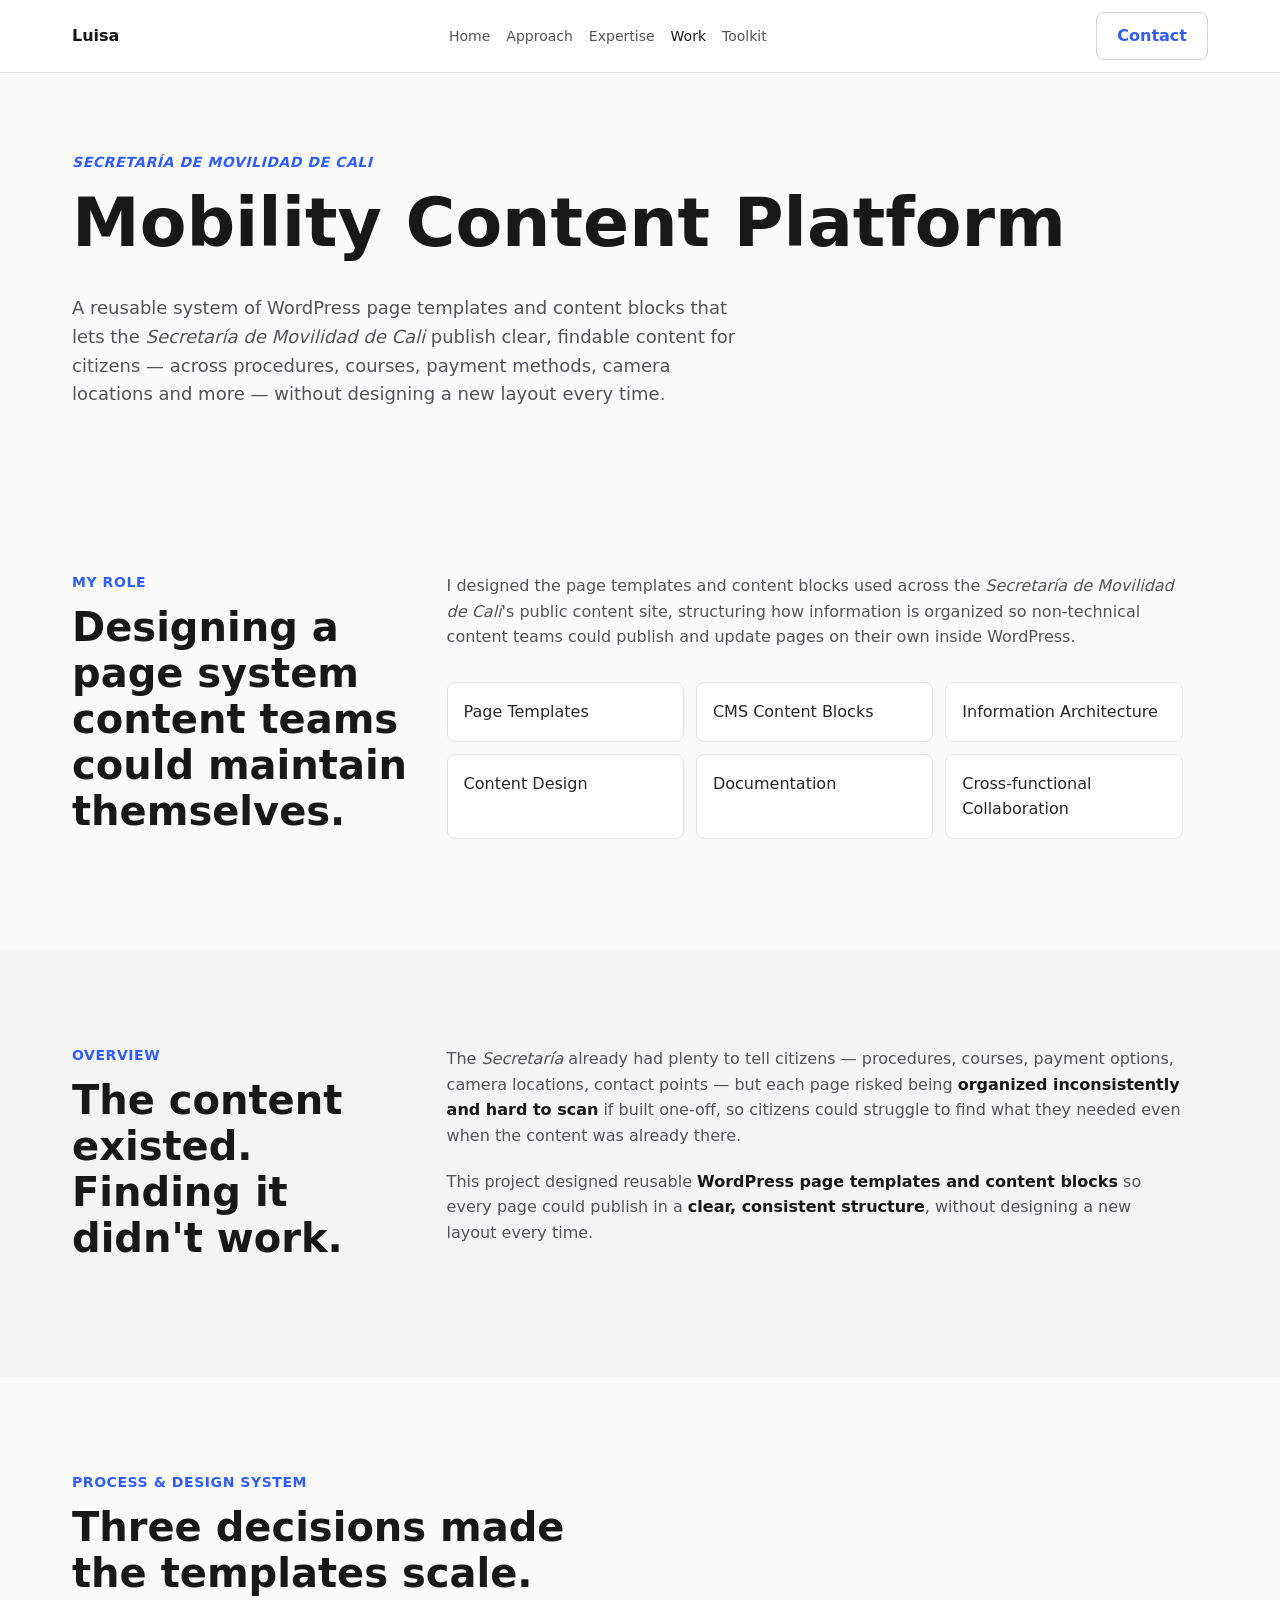
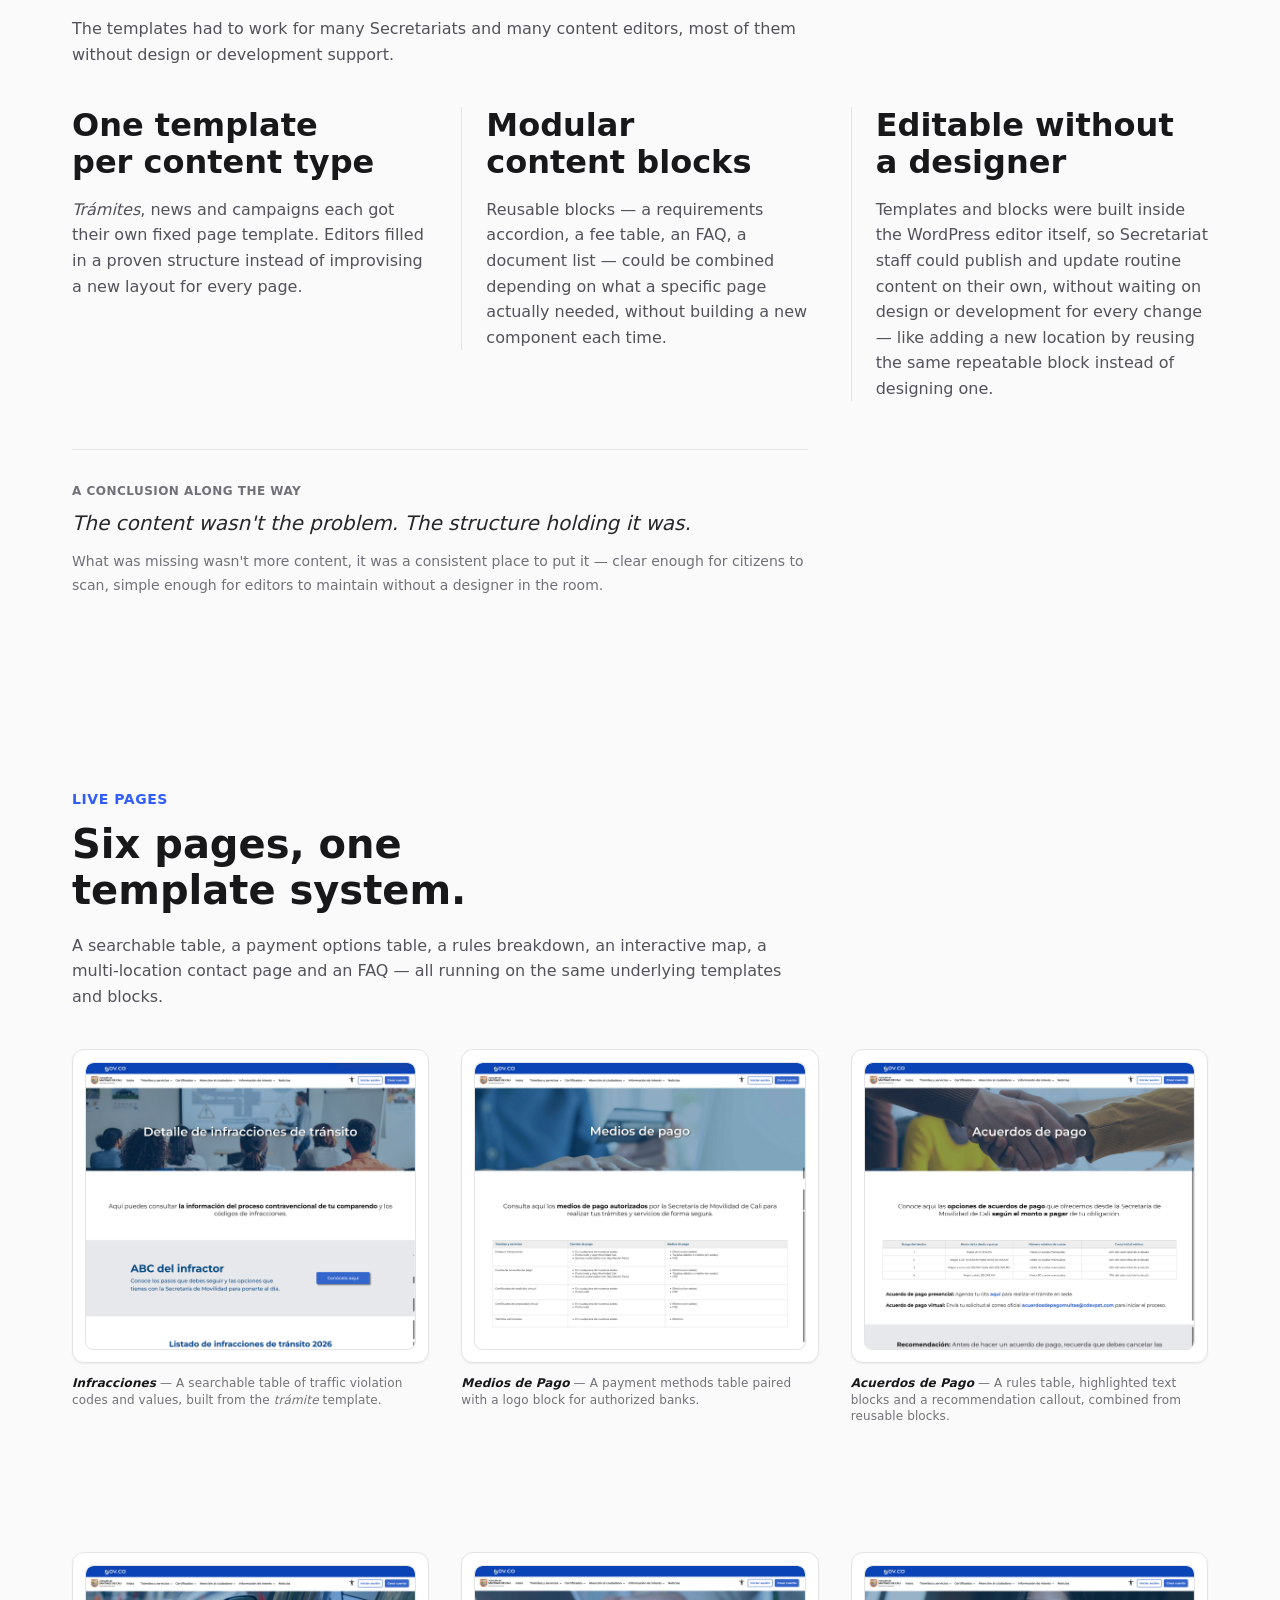
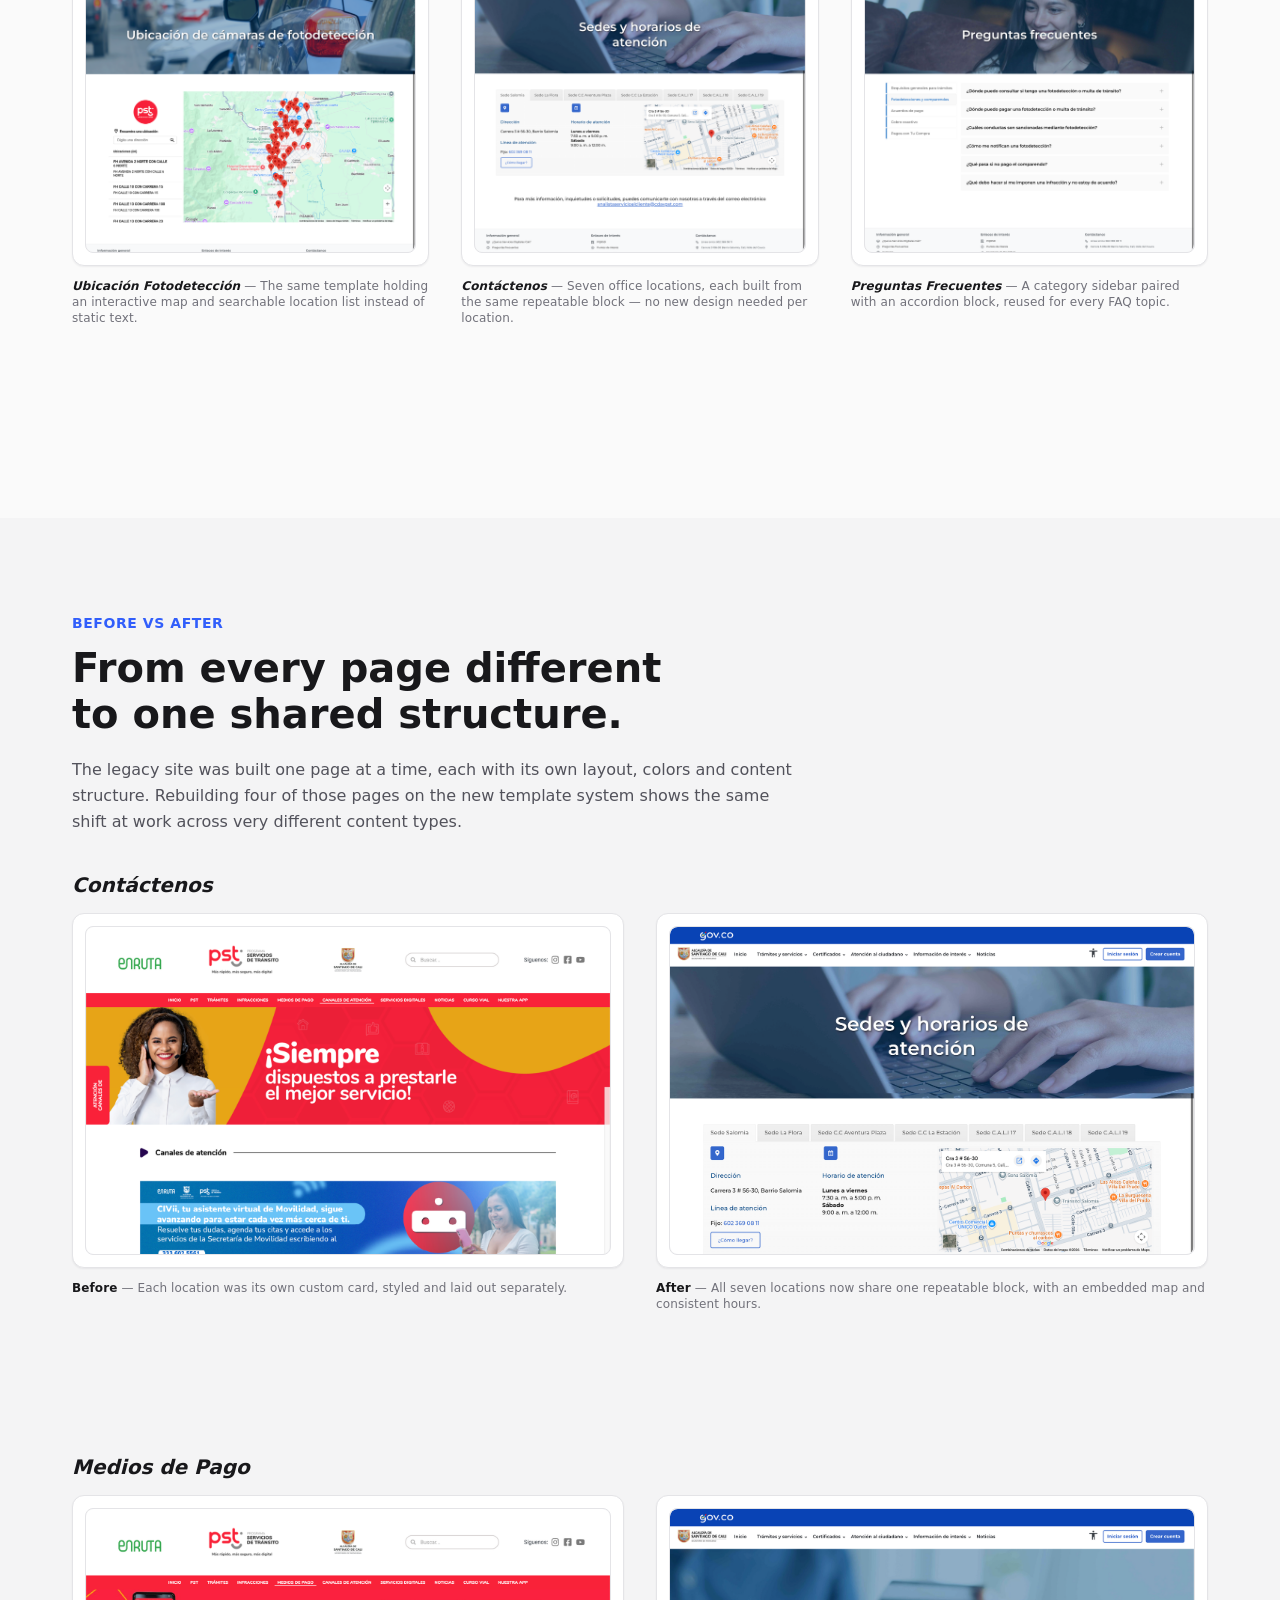
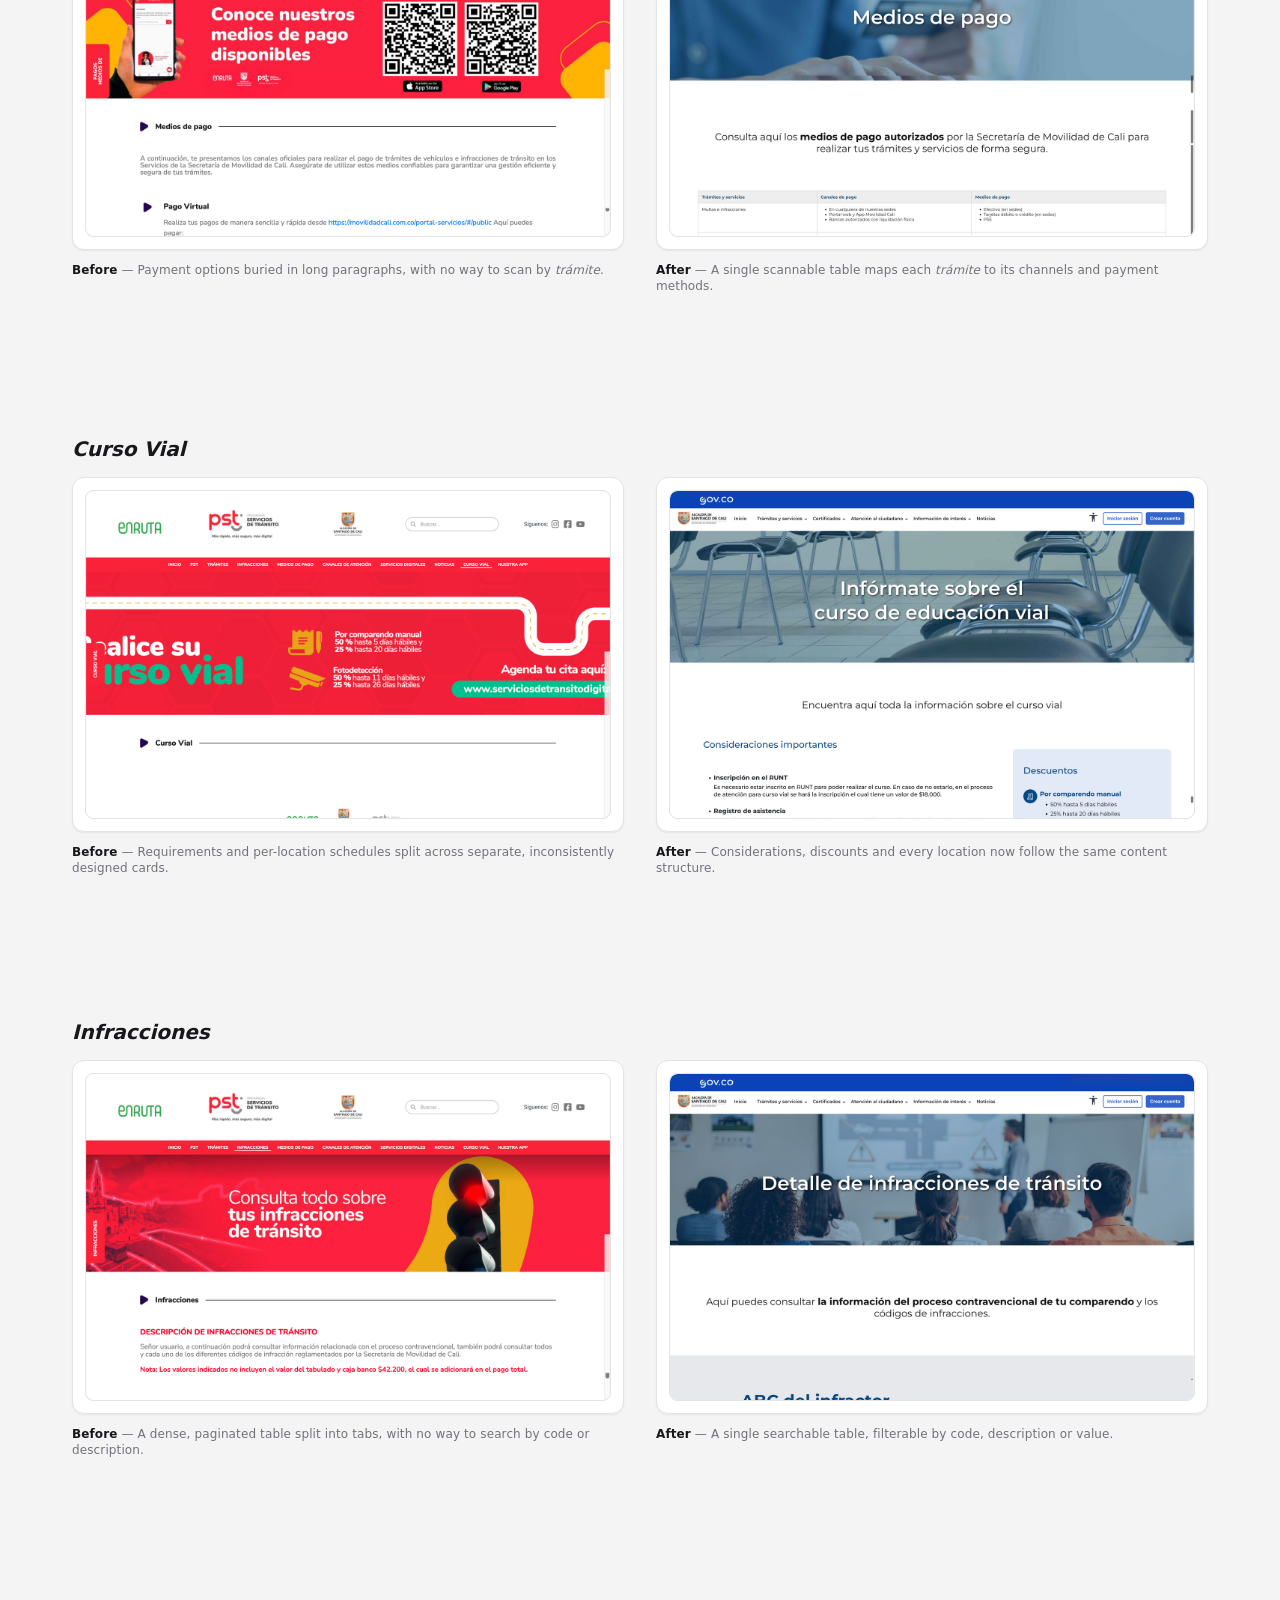
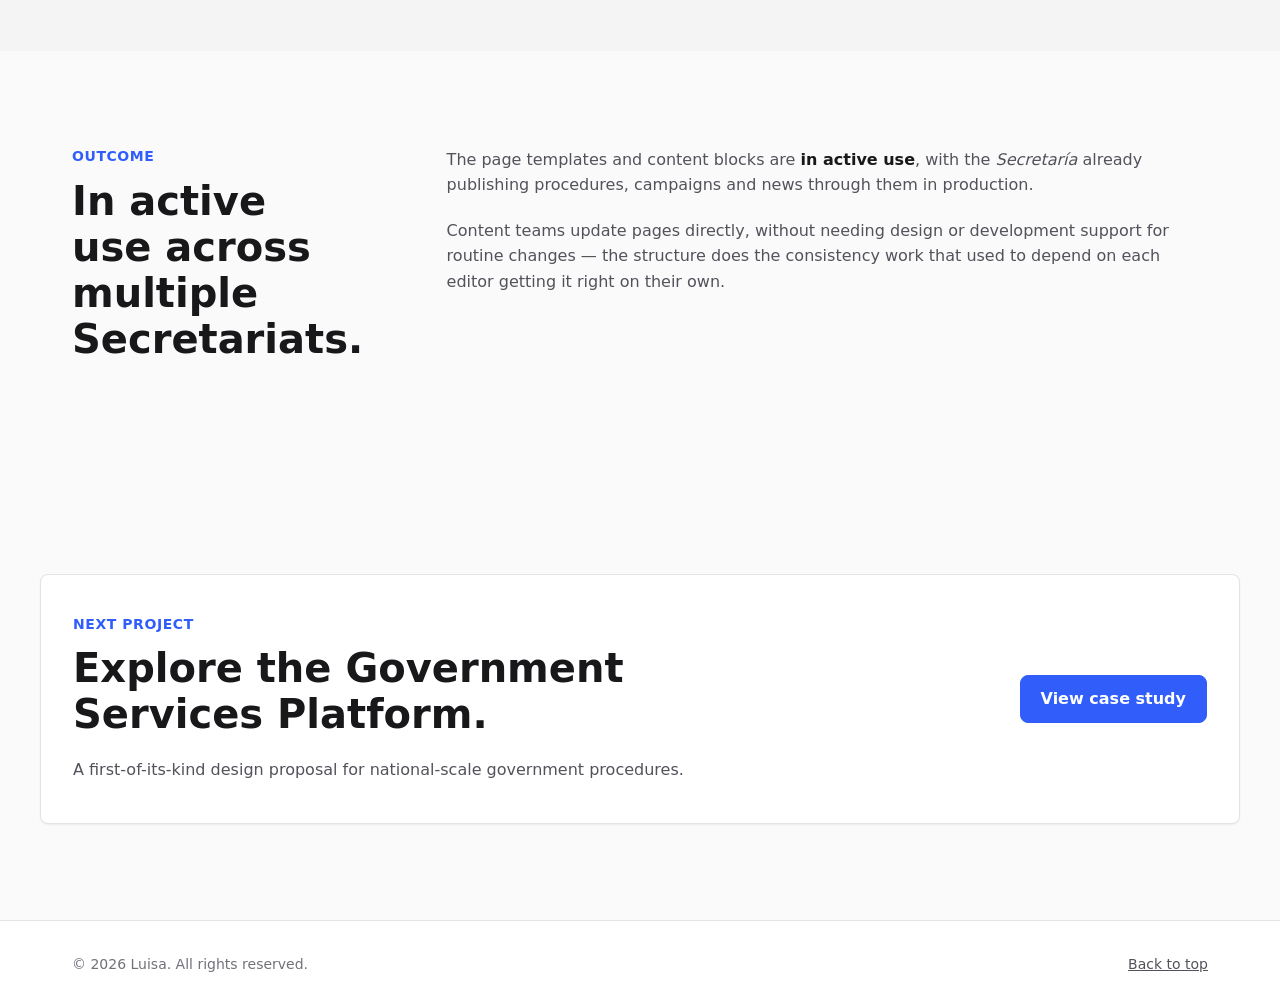
==== commit 524c9bdd: "Remove Curso Vial from Live Pages gallery" ====
--- a/content-pages.html
+++ b/content-pages.html
@@ -159,11 +159,11 @@
         <div class="container">
           <header class="section__header">
             <p class="eyebrow">Live Pages</p>
-            <h2 id="page-gallery-heading">Seven pages, one template system.</h2>
-            <p>
-              A searchable table, a course sign-up page, a payment options table, a rules
-              breakdown, an interactive map, a multi-location contact page and an FAQ — all
-              running on the same underlying templates and blocks.
+            <h2 id="page-gallery-heading">Six pages, one template system.</h2>
+            <p>
+              A searchable table, a payment options table, a rules breakdown, an interactive
+              map, a multi-location contact page and an FAQ — all running on the same
+              underlying templates and blocks.
             </p>
           </header>
 
@@ -175,15 +175,6 @@
                 </div>
               </div>
               <small class="editorial-caption"><strong><em lang="es">Infracciones</em></strong> — A searchable table of traffic violation codes and values, built from the <em lang="es">trámite</em> template.</small>
-            </div>
-
-            <div class="annotated-media">
-              <div class="annotated-media__frame">
-                <div class="annotated-media__stage">
-                  <img src="assets/images/mobility-curso-vial.png" alt="Curso vial page with informational text blocks, a discounts callout and an embedded video">
-                </div>
-              </div>
-              <small class="editorial-caption"><strong><em lang="es">Curso Vial</em></strong> — Informational text blocks, a discounts callout and an embedded video, combined without custom layout work.</small>
             </div>
 
             <div class="annotated-media">
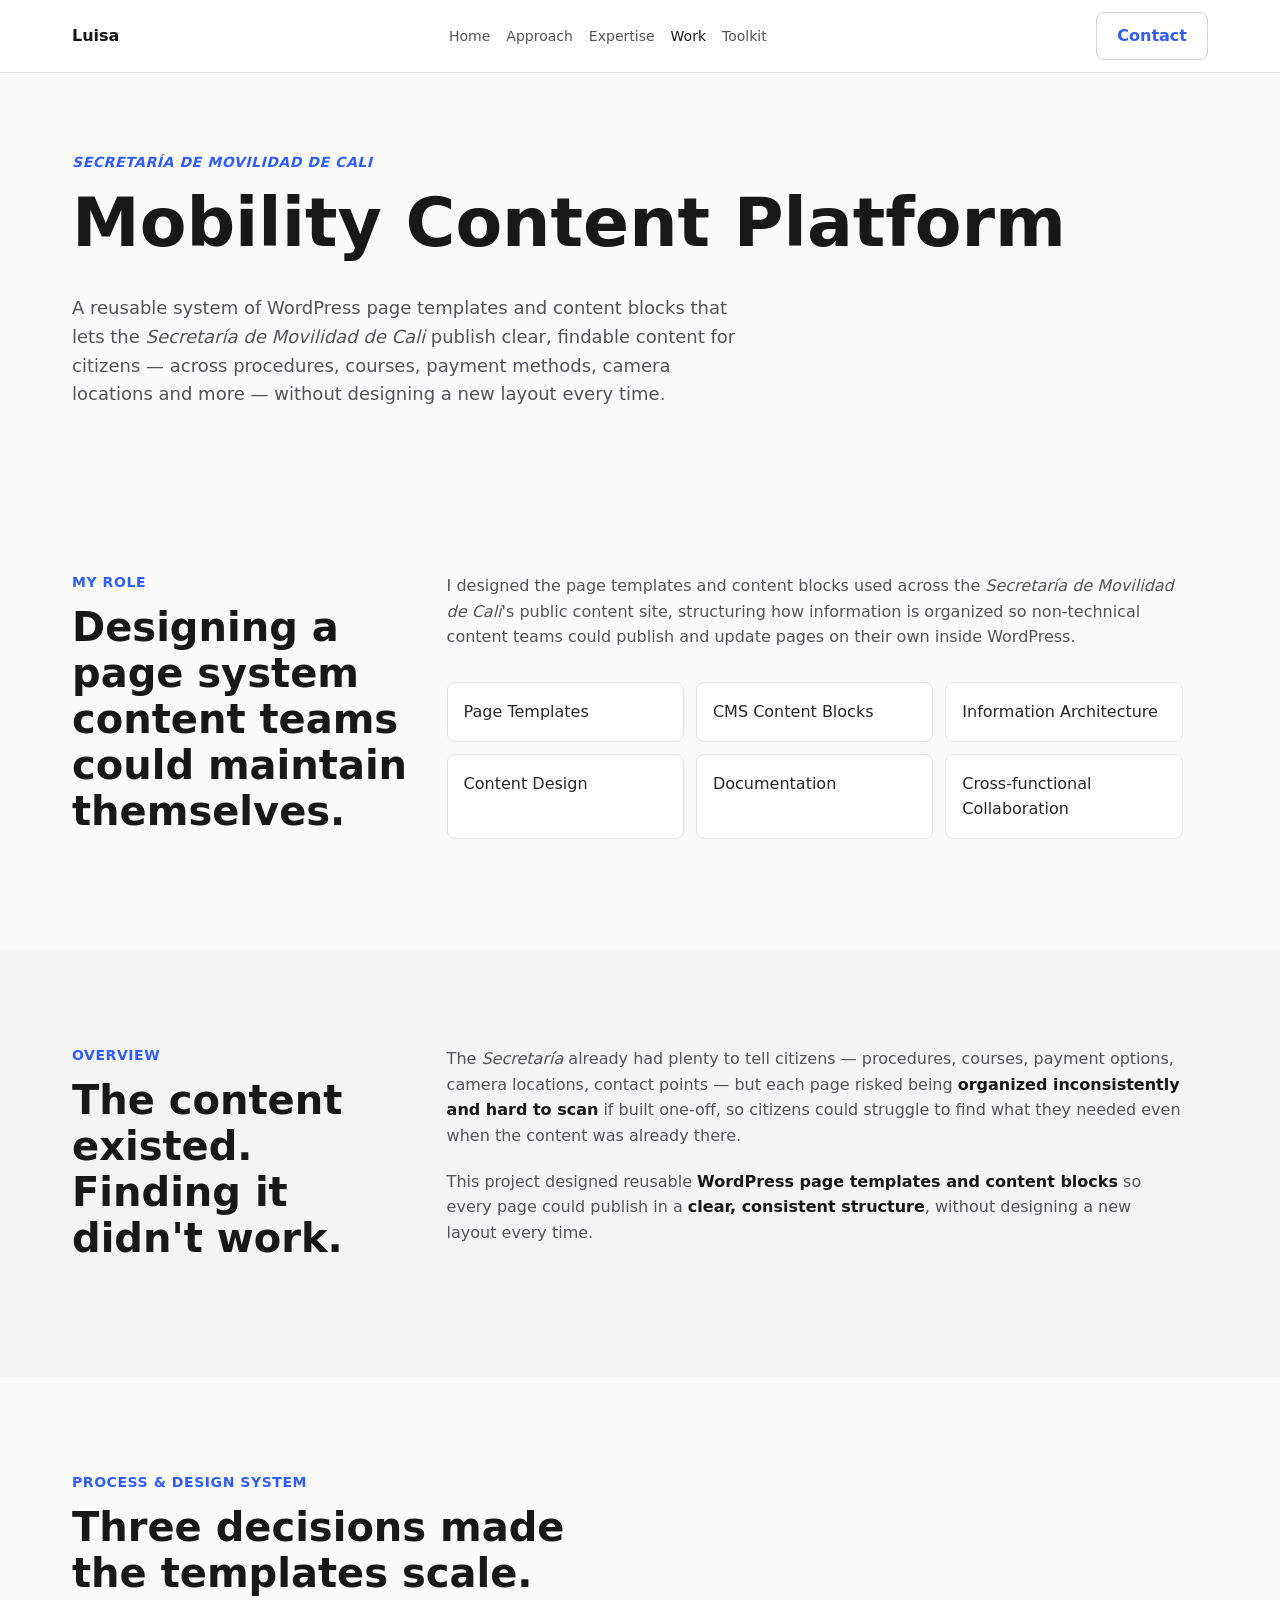
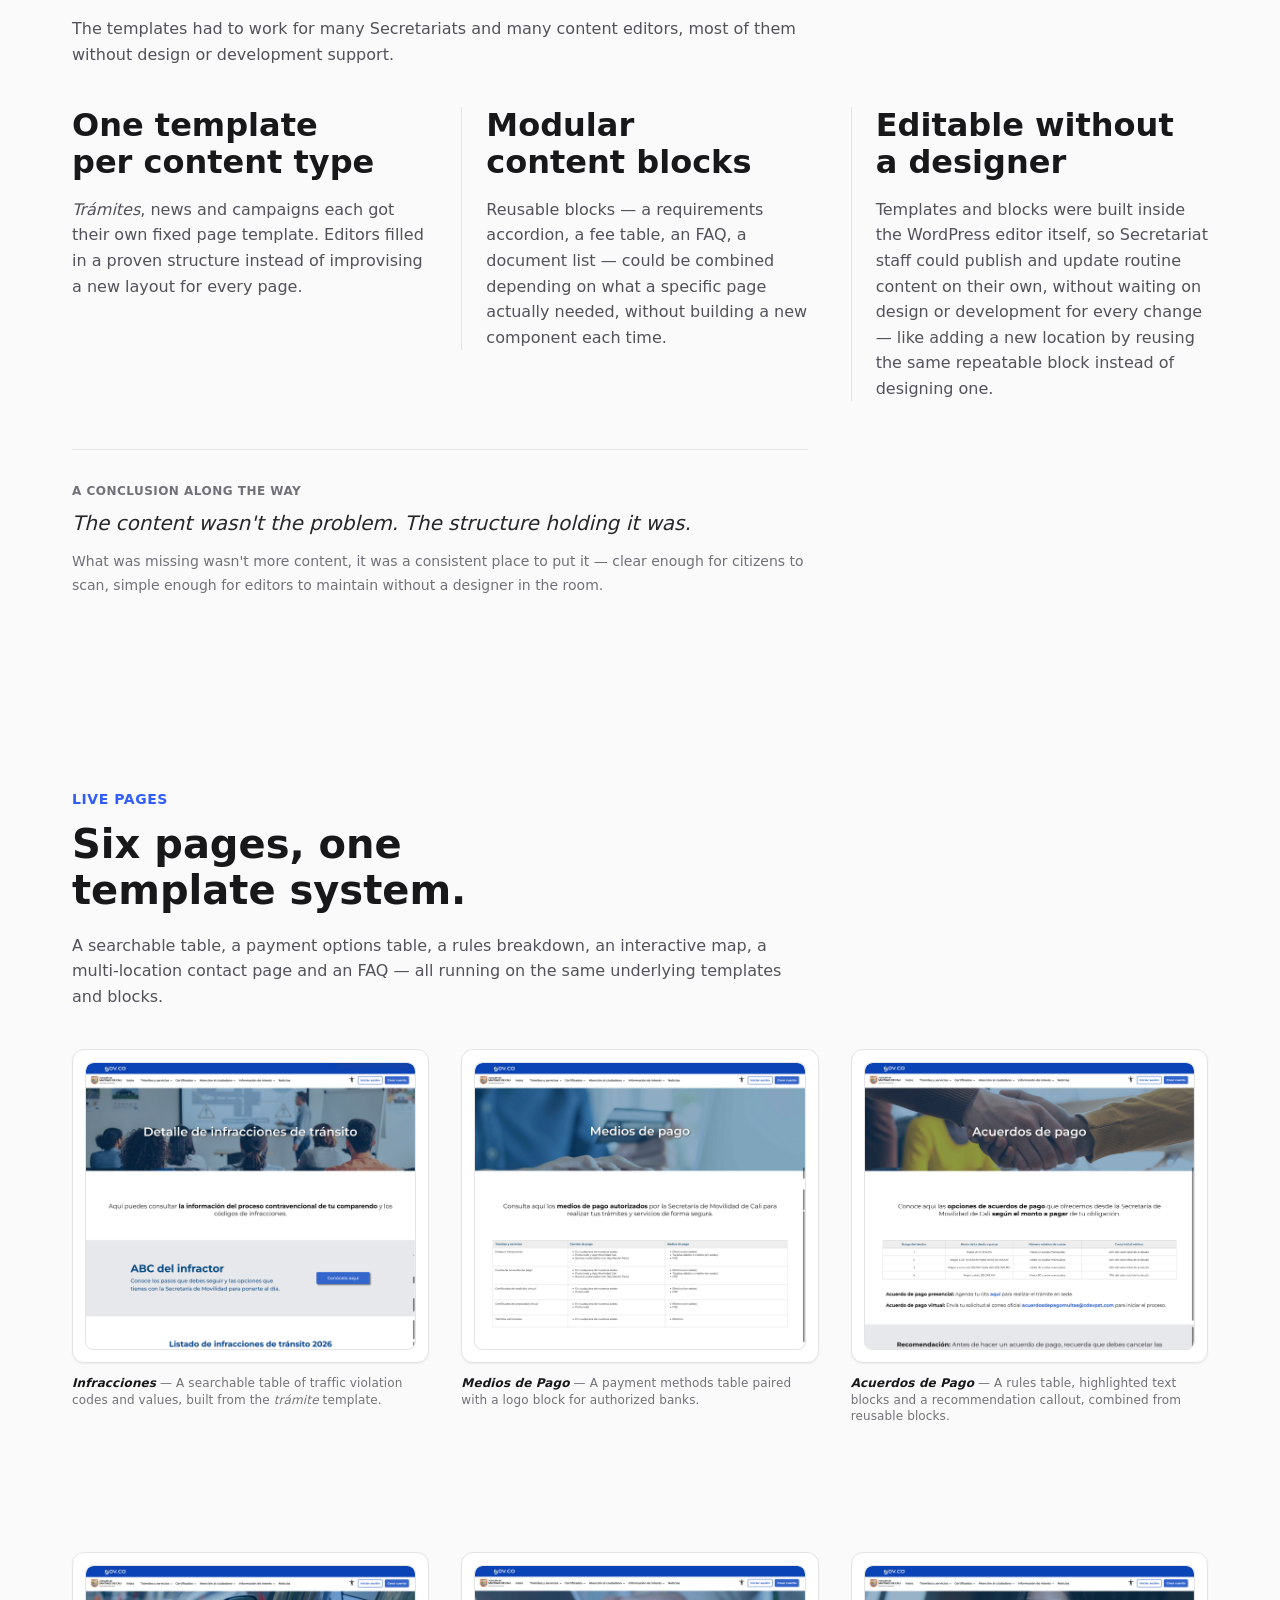
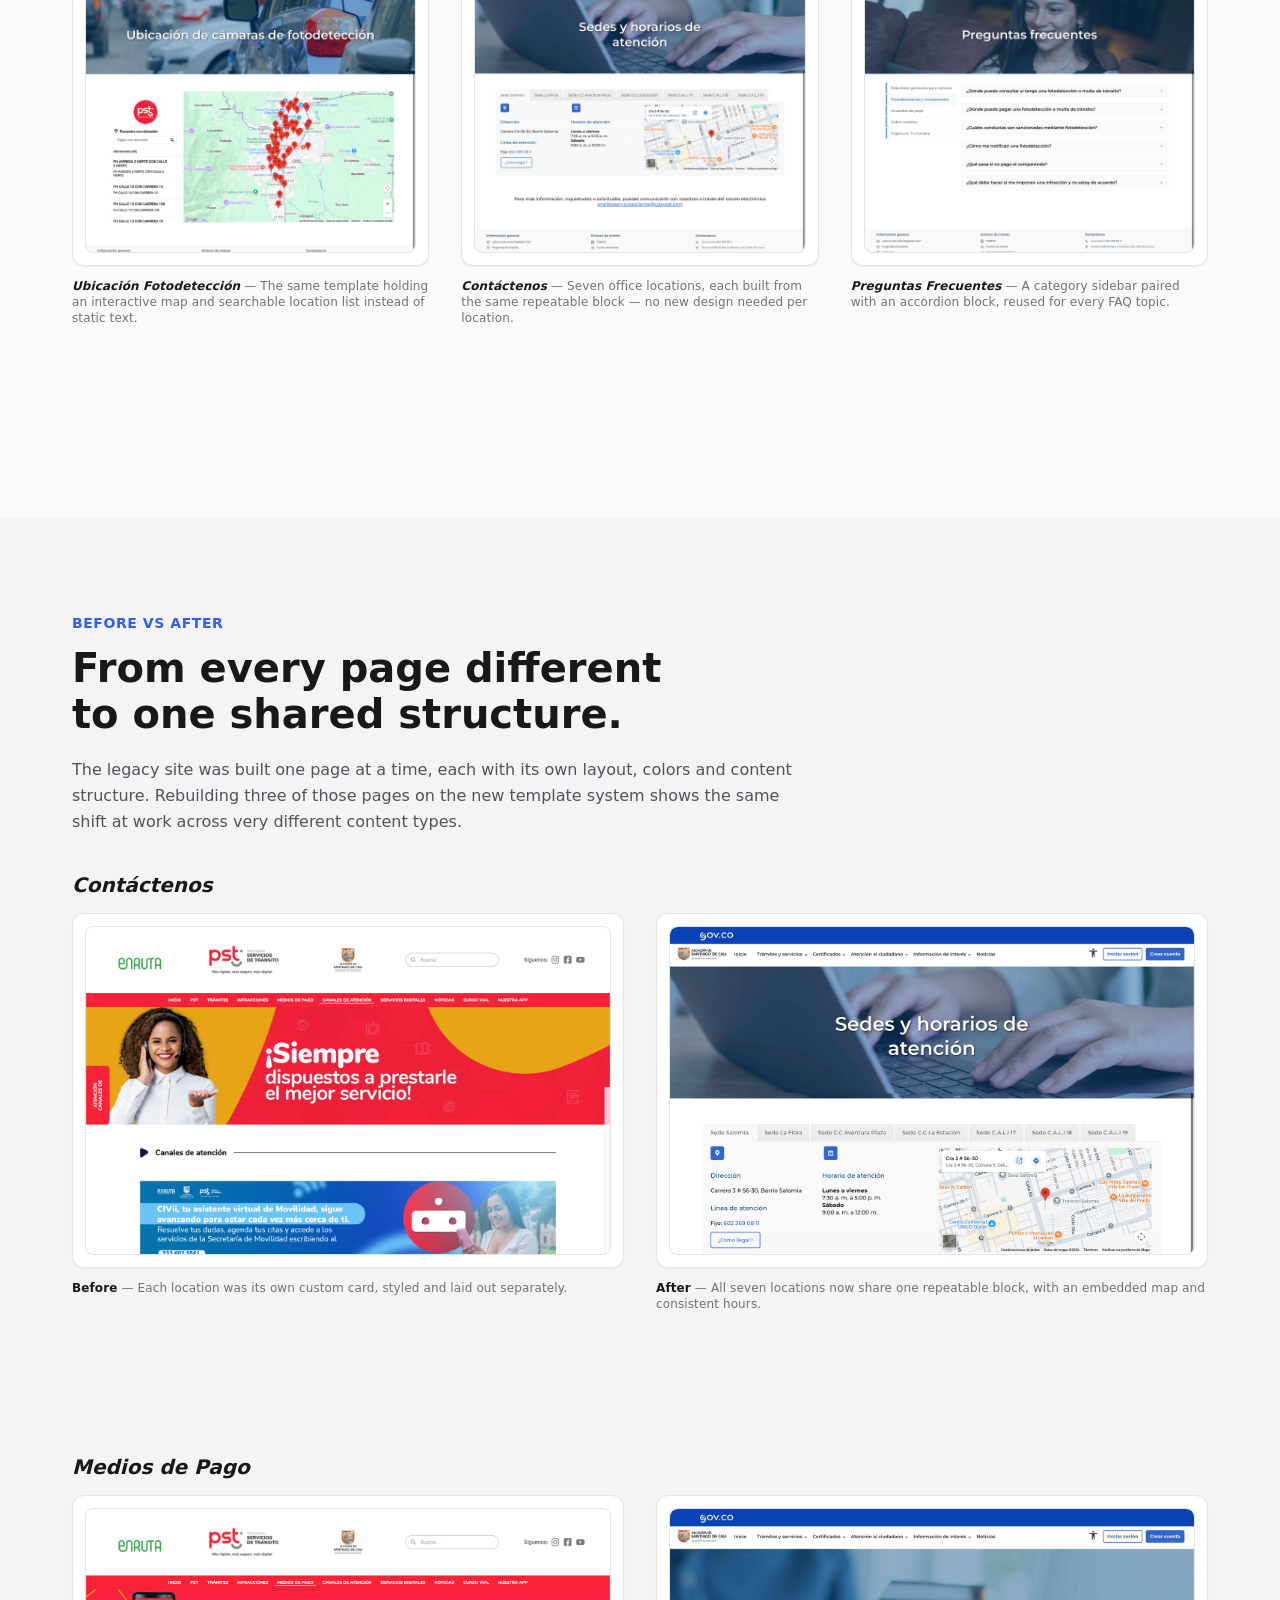
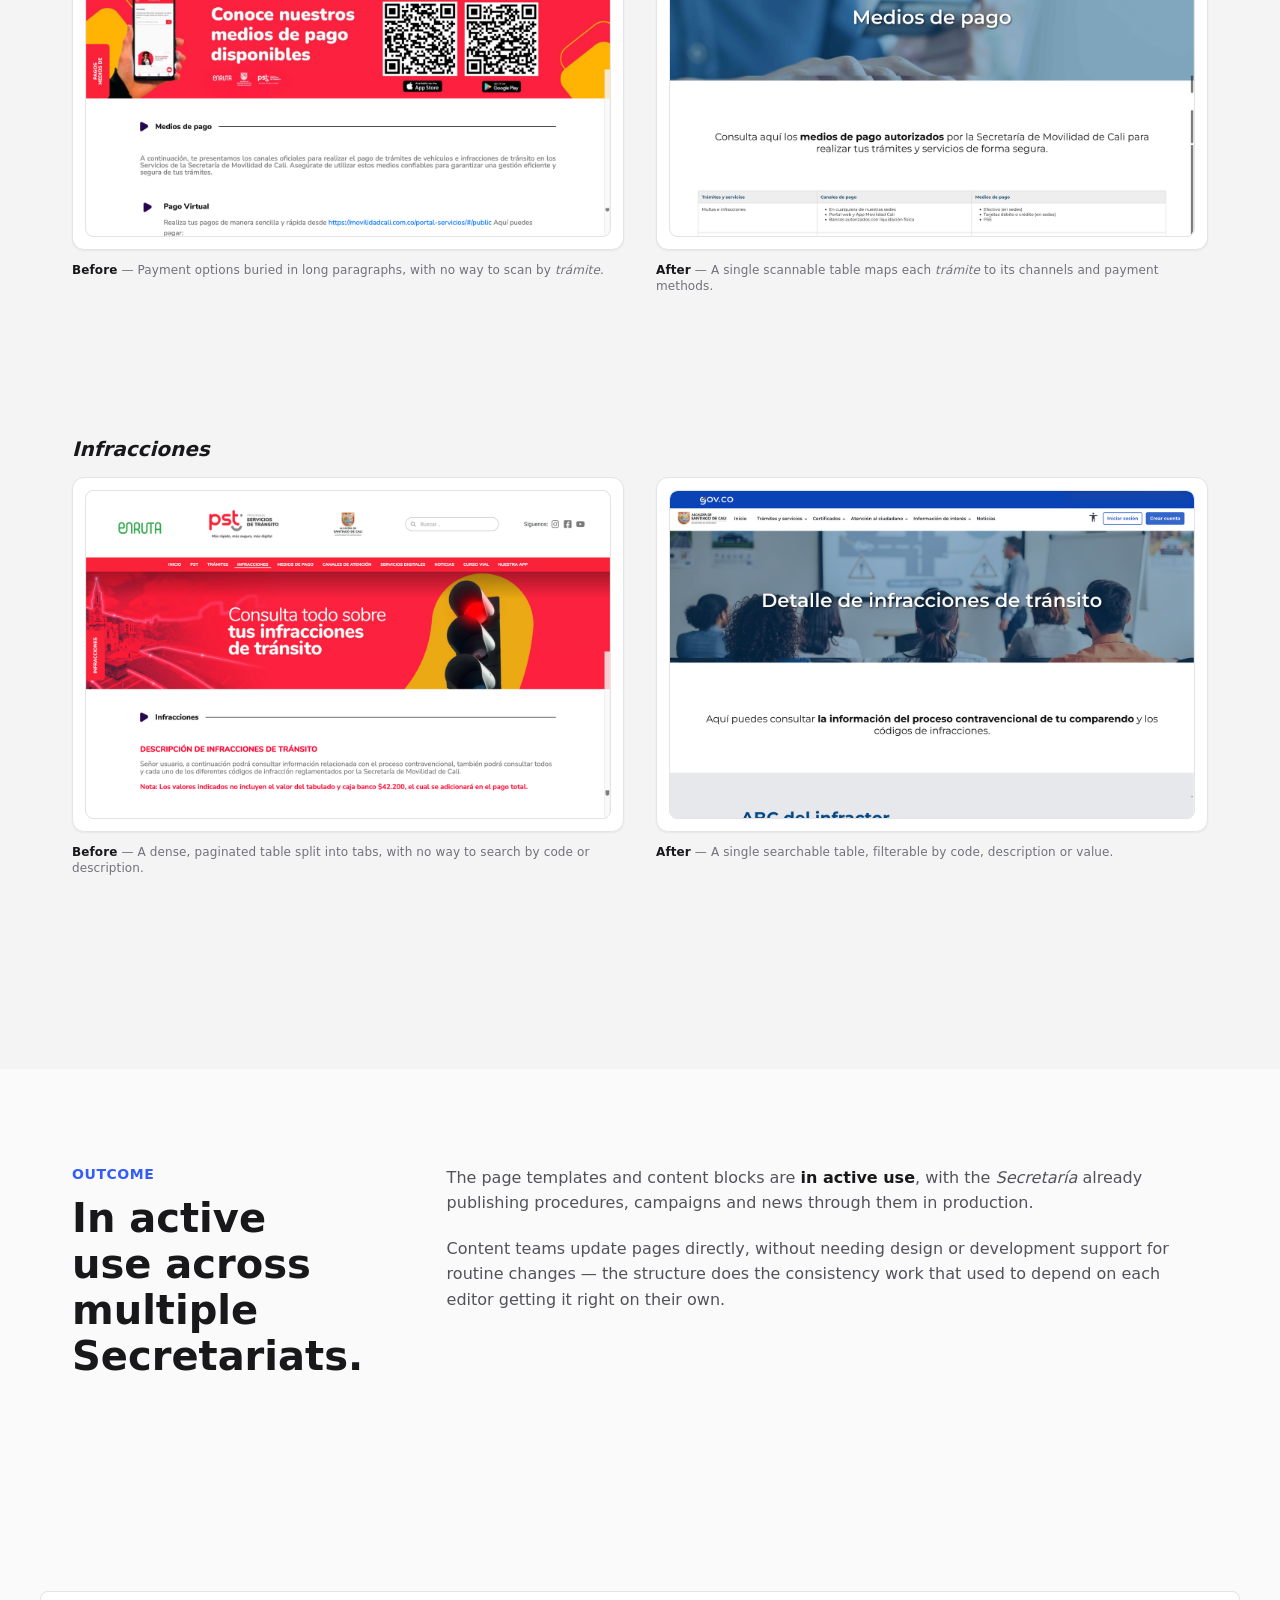
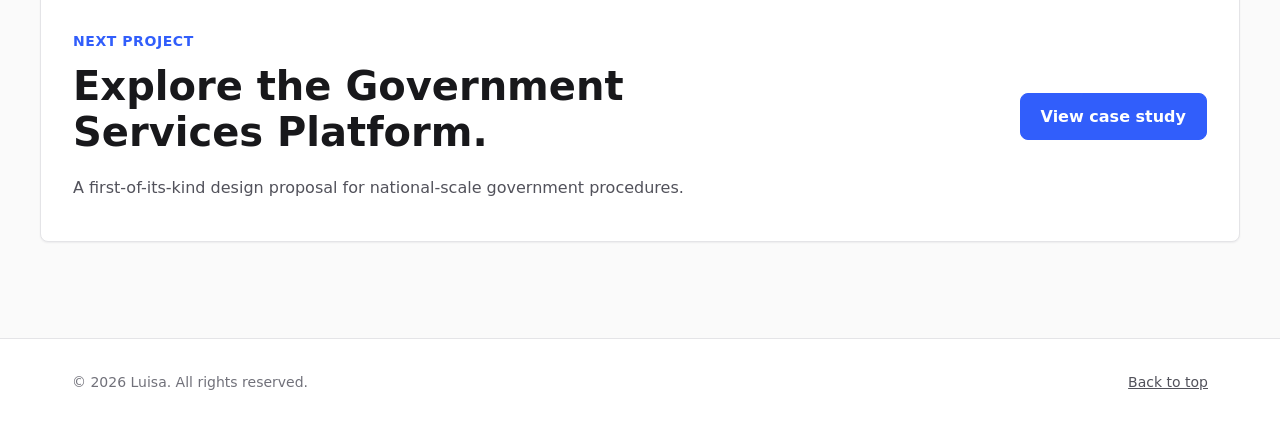
==== commit f20ed34c: "Remove Curso Vial from Before vs After section" ====
--- a/content-pages.html
+++ b/content-pages.html
@@ -232,7 +232,7 @@
             <h2 id="before-after-heading">From every page different to one shared structure.</h2>
             <p>
               The legacy site was built one page at a time, each with its own layout, colors
-              and content structure. Rebuilding four of those pages on the new template
+              and content structure. Rebuilding three of those pages on the new template
               system shows the same shift at work across very different content types.
             </p>
           </header>
@@ -278,28 +278,6 @@
                     </div>
                   </div>
                   <small class="editorial-caption"><strong>After</strong> — A single scannable table maps each <em lang="es">trámite</em> to its channels and payment methods.</small>
-                </div>
-              </div>
-            </div>
-
-            <div class="before-after-pair">
-              <h3 class="before-after-pair__title"><em lang="es">Curso Vial</em></h3>
-              <div class="comparison-grid" aria-label="Curso vial before and after">
-                <div class="annotated-media">
-                  <div class="annotated-media__frame">
-                    <div class="annotated-media__stage">
-                      <img src="assets/images/old-curso-vial.png" alt="Legacy Curso vial page with icon illustrations and scattered scheduling information per location">
-                    </div>
-                  </div>
-                  <small class="editorial-caption"><strong>Before</strong> — Requirements and per-location schedules split across separate, inconsistently designed cards.</small>
-                </div>
-                <div class="annotated-media">
-                  <div class="annotated-media__frame">
-                    <div class="annotated-media__stage">
-                      <img src="assets/images/mobility-curso-vial.png" alt="New Curso vial page with considerations, a discounts callout and location tabs sharing the same structure">
-                    </div>
-                  </div>
-                  <small class="editorial-caption"><strong>After</strong> — Considerations, discounts and every location now follow the same content structure.</small>
                 </div>
               </div>
             </div>
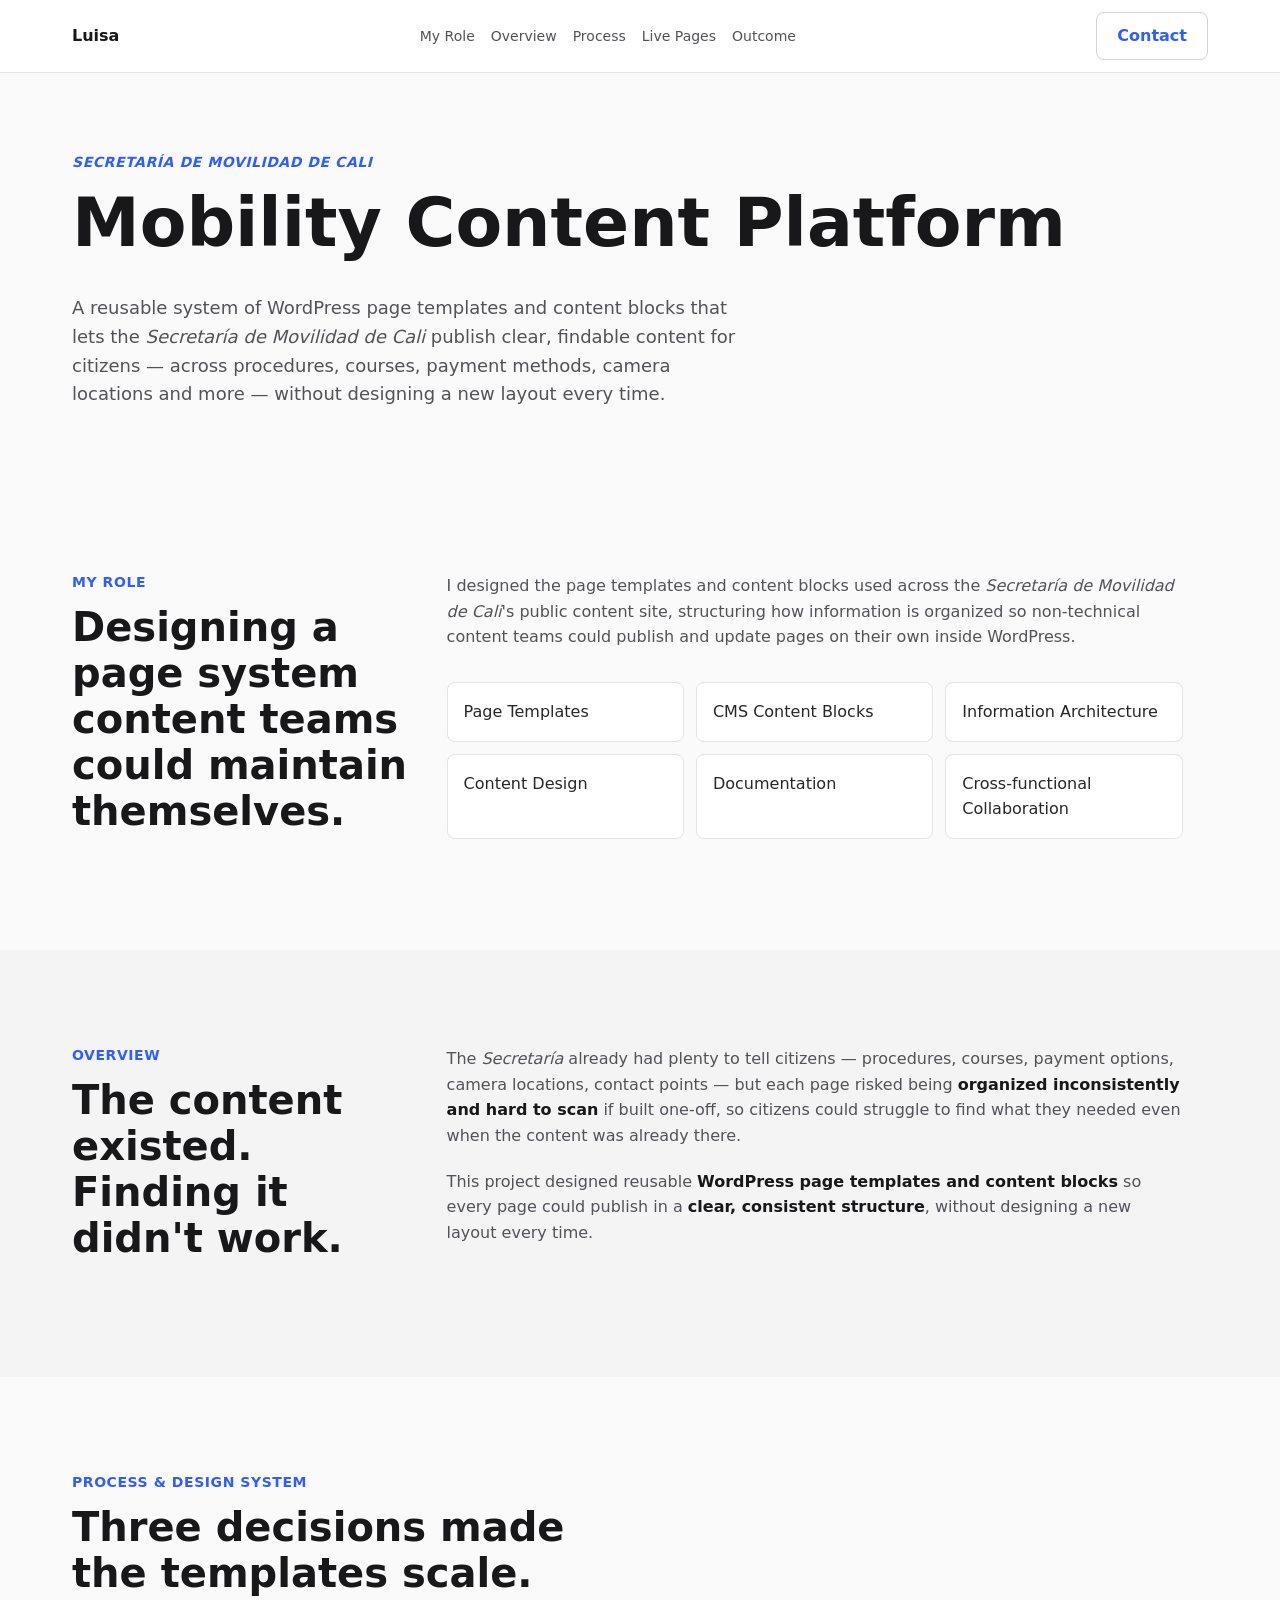
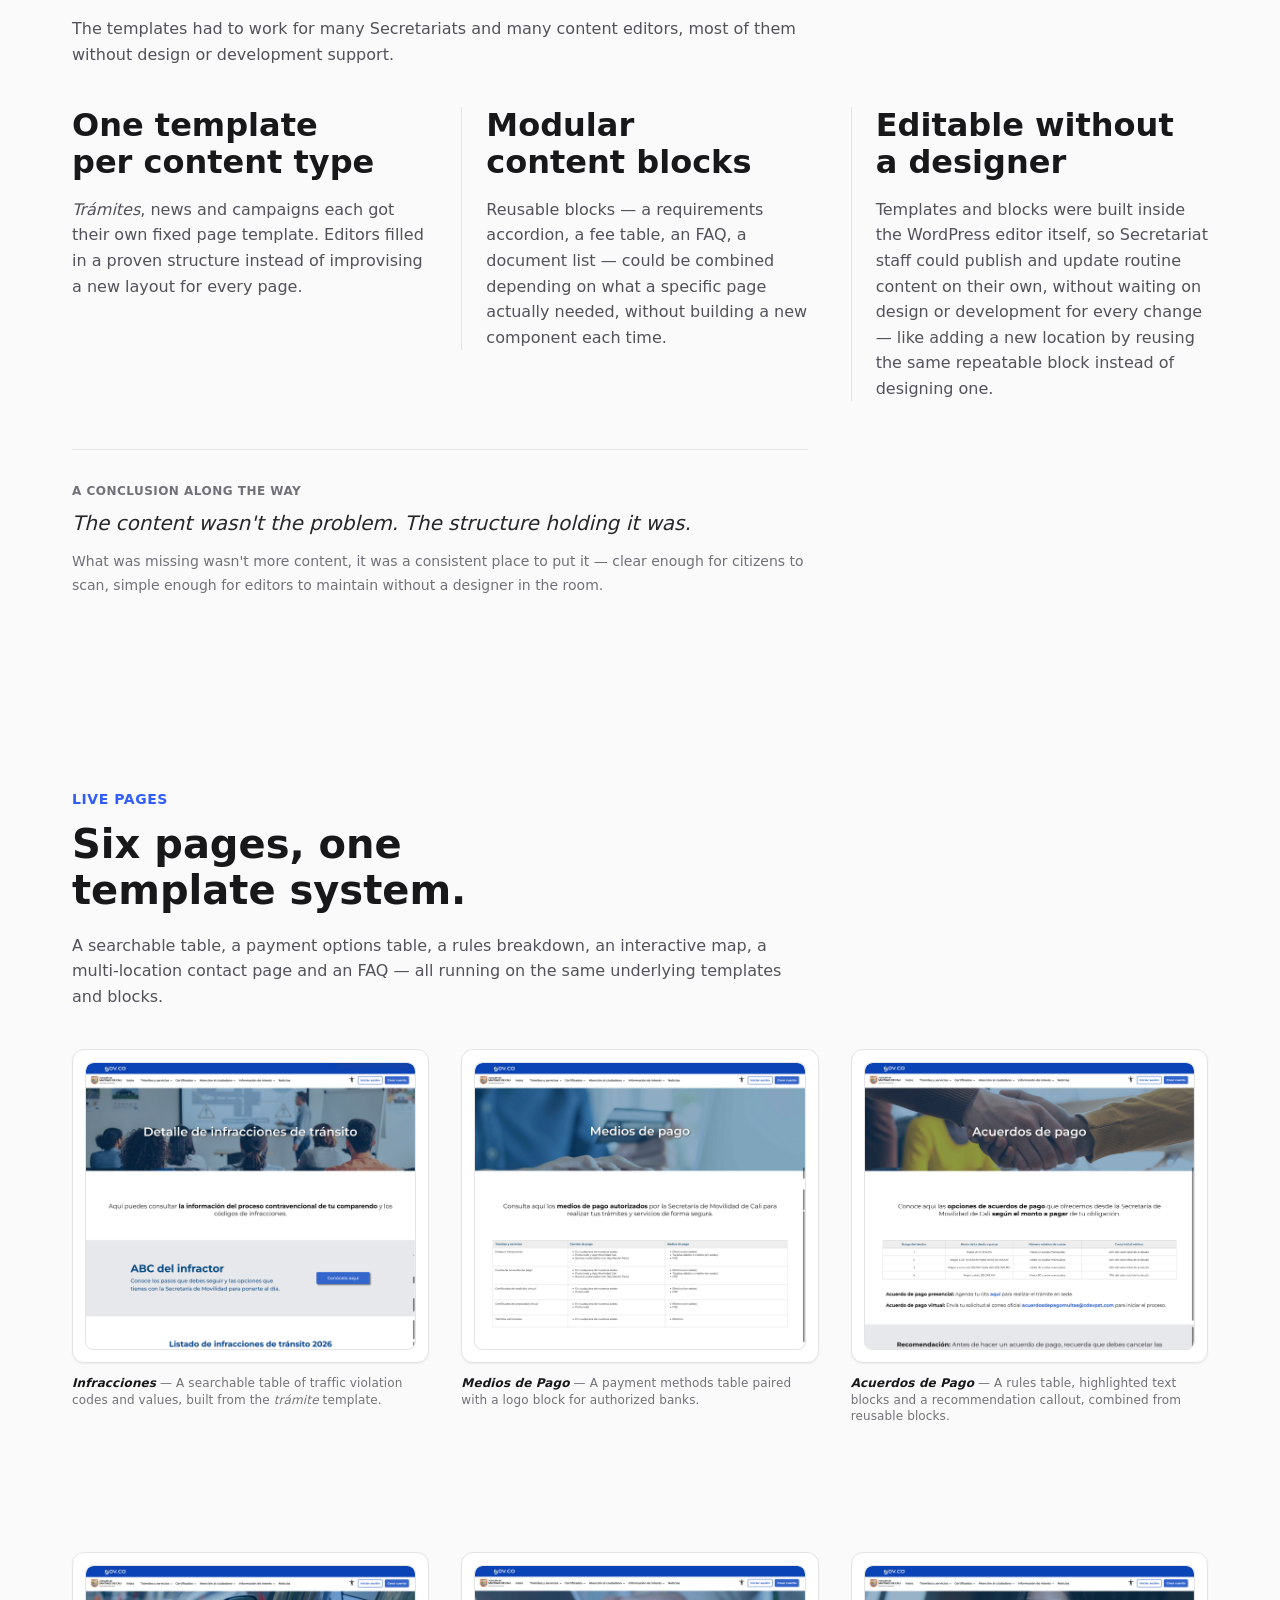
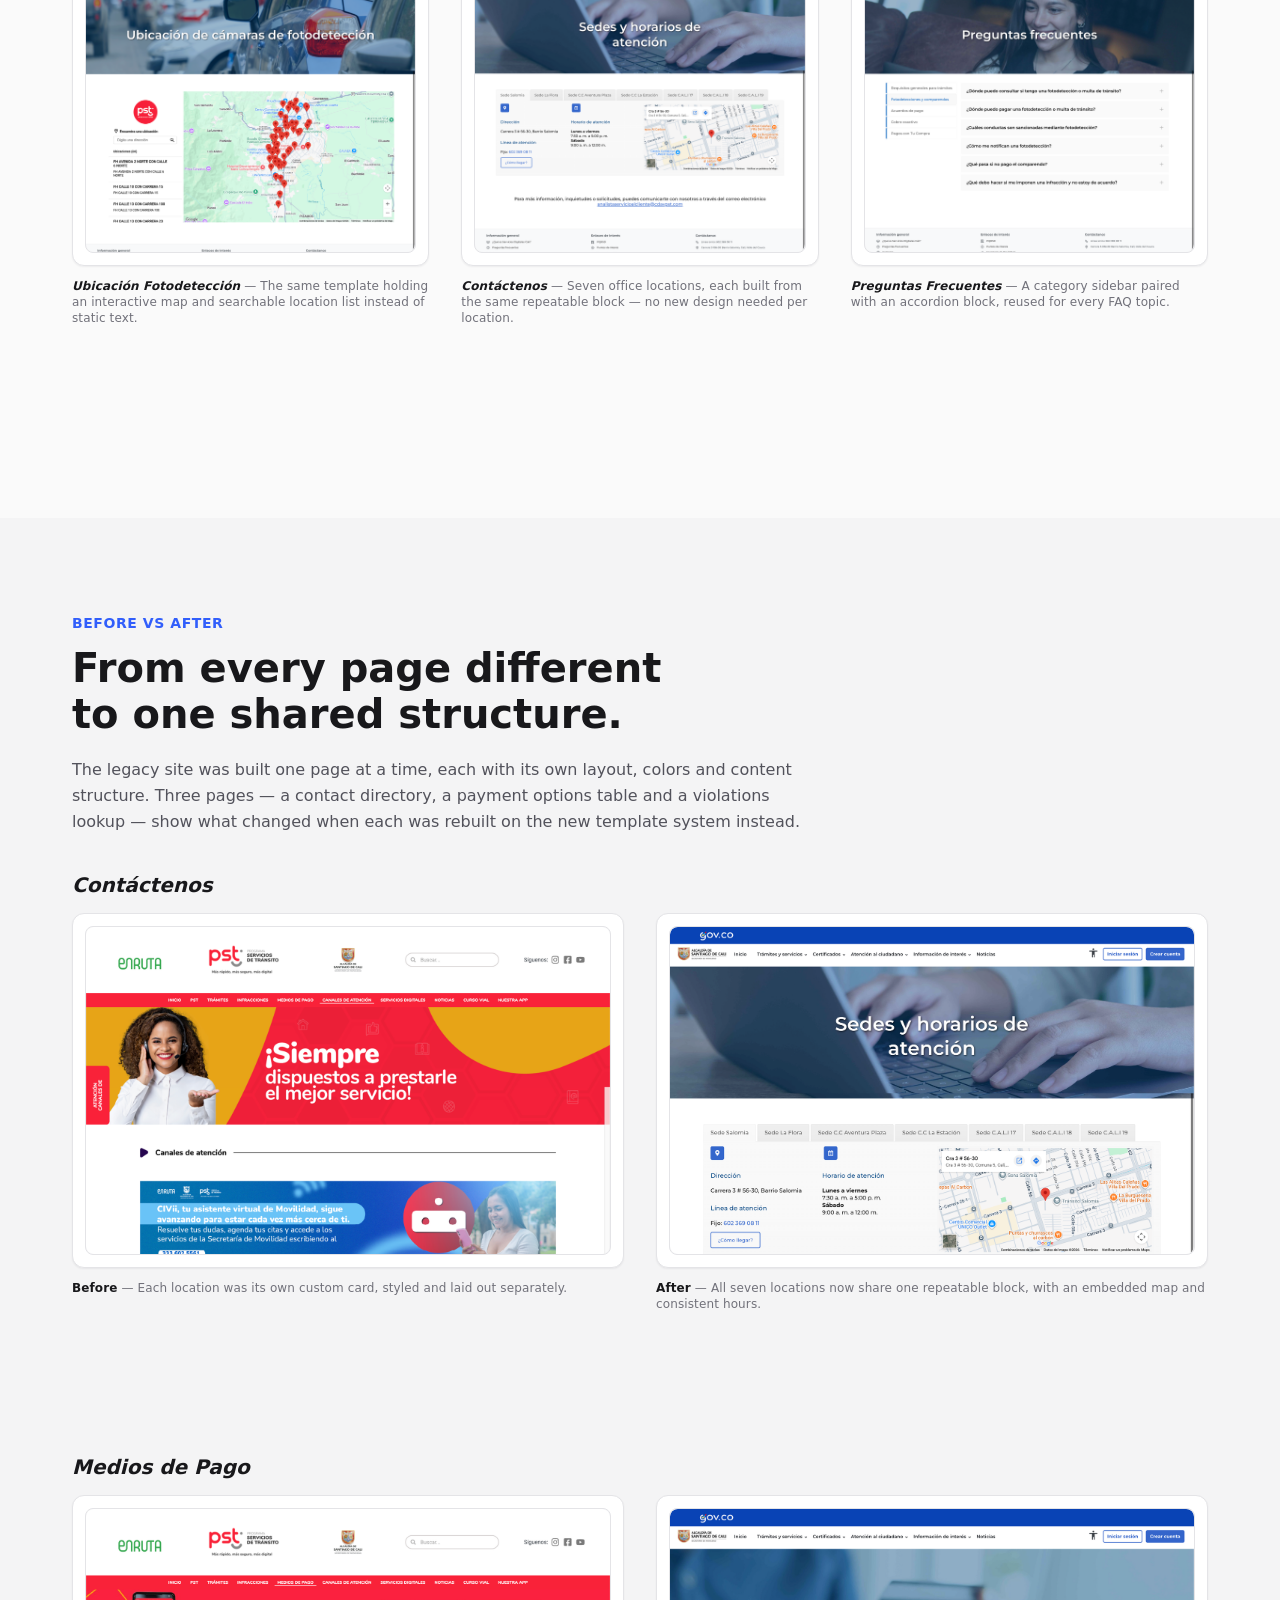
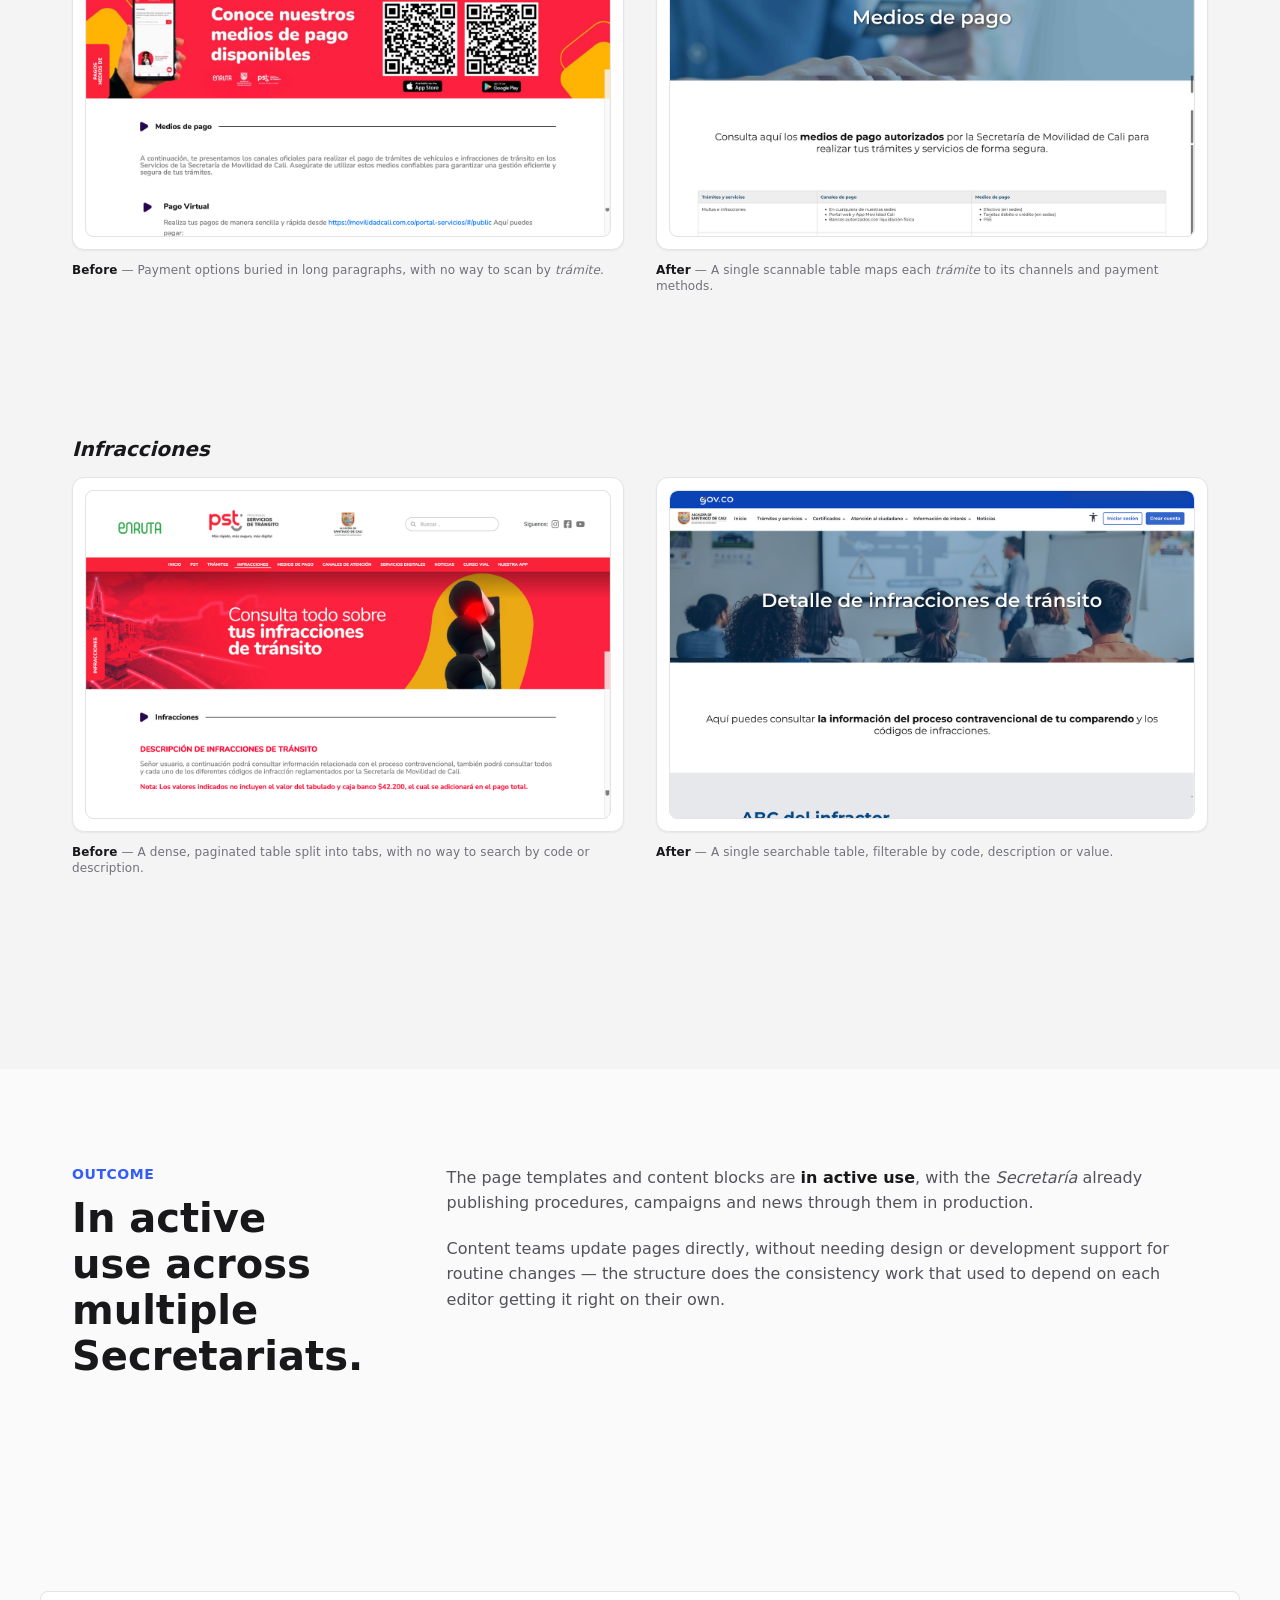
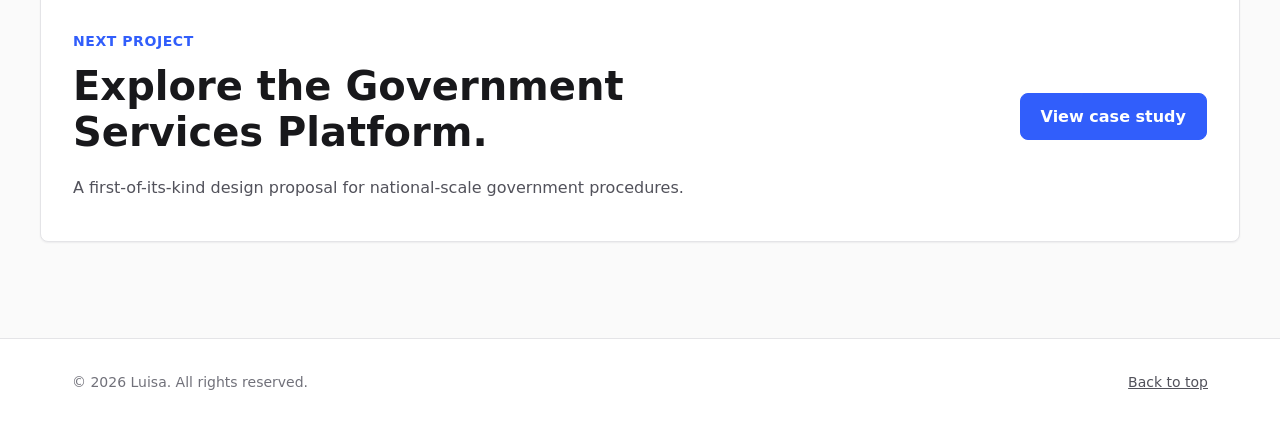
==== commit d79aa629: "Clarify before/after intro copy; add in-page nav anchors to content-pages.html" ====
--- a/content-pages.html
+++ b/content-pages.html
@@ -16,11 +16,11 @@
       <a class="site-logo" href="index.html" aria-label="Luisa home">Luisa</a>
 
       <ul class="site-nav__links">
-        <li><a href="index.html">Home</a></li>
-        <li><a href="index.html#approach">Approach</a></li>
-        <li><a href="index.html#expertise">Expertise</a></li>
-        <li><a href="index.html#work" aria-current="page">Work</a></li>
-        <li><a href="index.html#tools">Toolkit</a></li>
+        <li><a href="#role">My Role</a></li>
+        <li><a href="#overview">Overview</a></li>
+        <li><a href="#design-decisions">Process</a></li>
+        <li><a href="#page-gallery">Live Pages</a></li>
+        <li><a href="#outcome">Outcome</a></li>
       </ul>
 
       <a class="btn btn-secondary site-nav__action" href="index.html#contact">Contact</a>
@@ -232,8 +232,9 @@
             <h2 id="before-after-heading">From every page different to one shared structure.</h2>
             <p>
               The legacy site was built one page at a time, each with its own layout, colors
-              and content structure. Rebuilding three of those pages on the new template
-              system shows the same shift at work across very different content types.
+              and content structure. Three pages — a contact directory, a payment options
+              table and a violations lookup — show what changed when each was rebuilt on the
+              new template system instead.
             </p>
           </header>
 
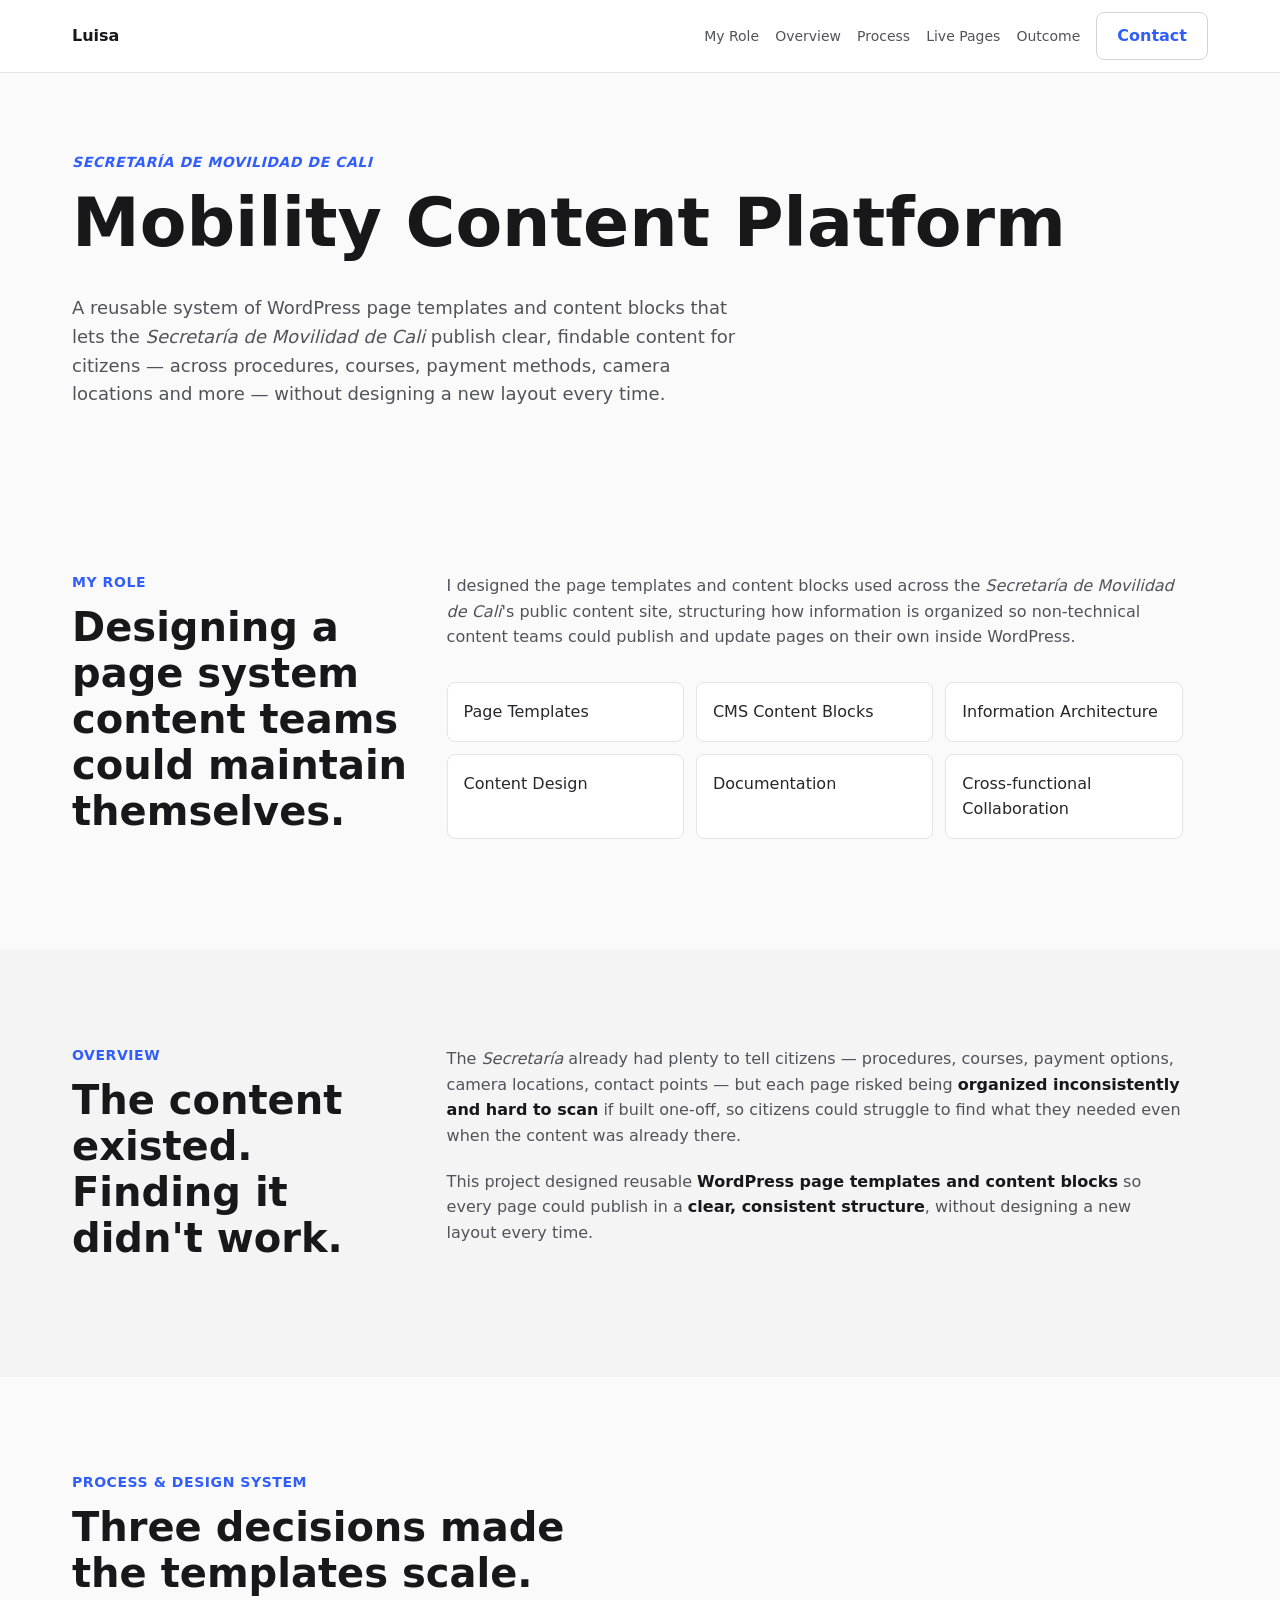
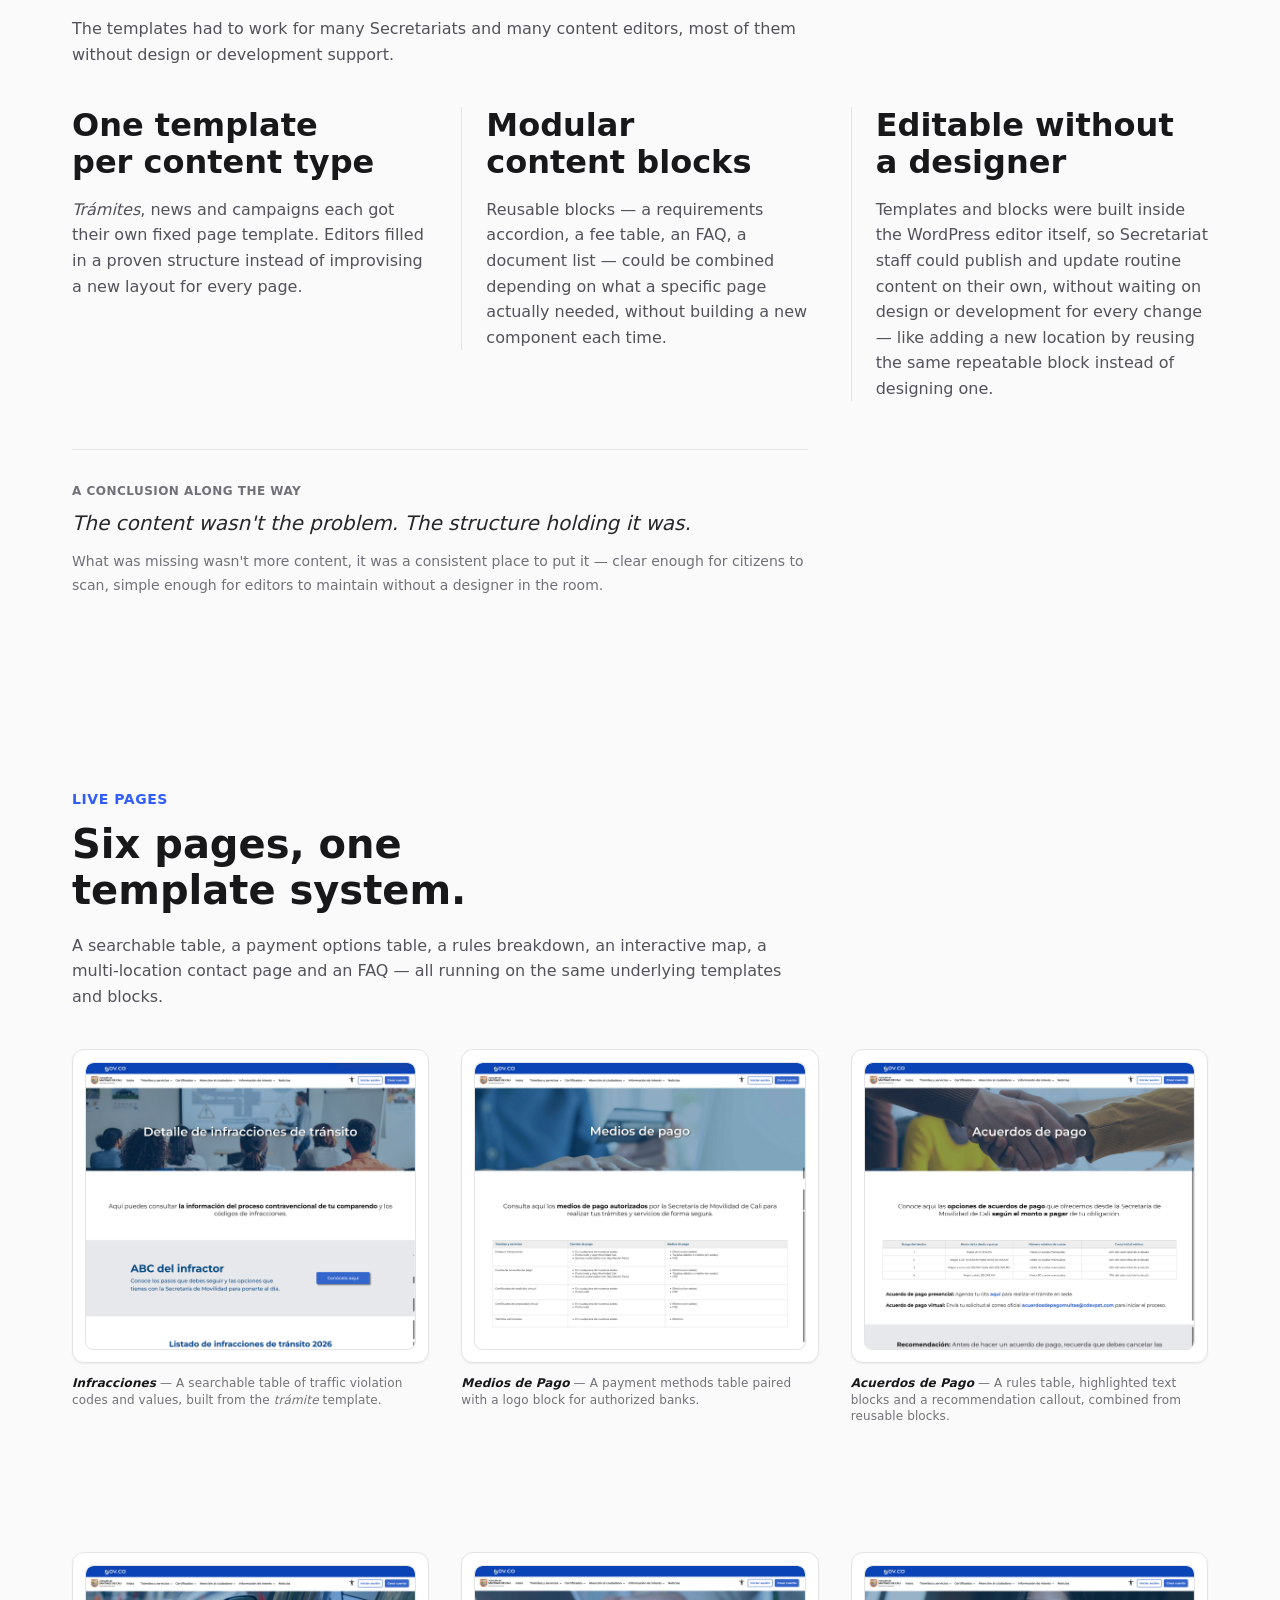
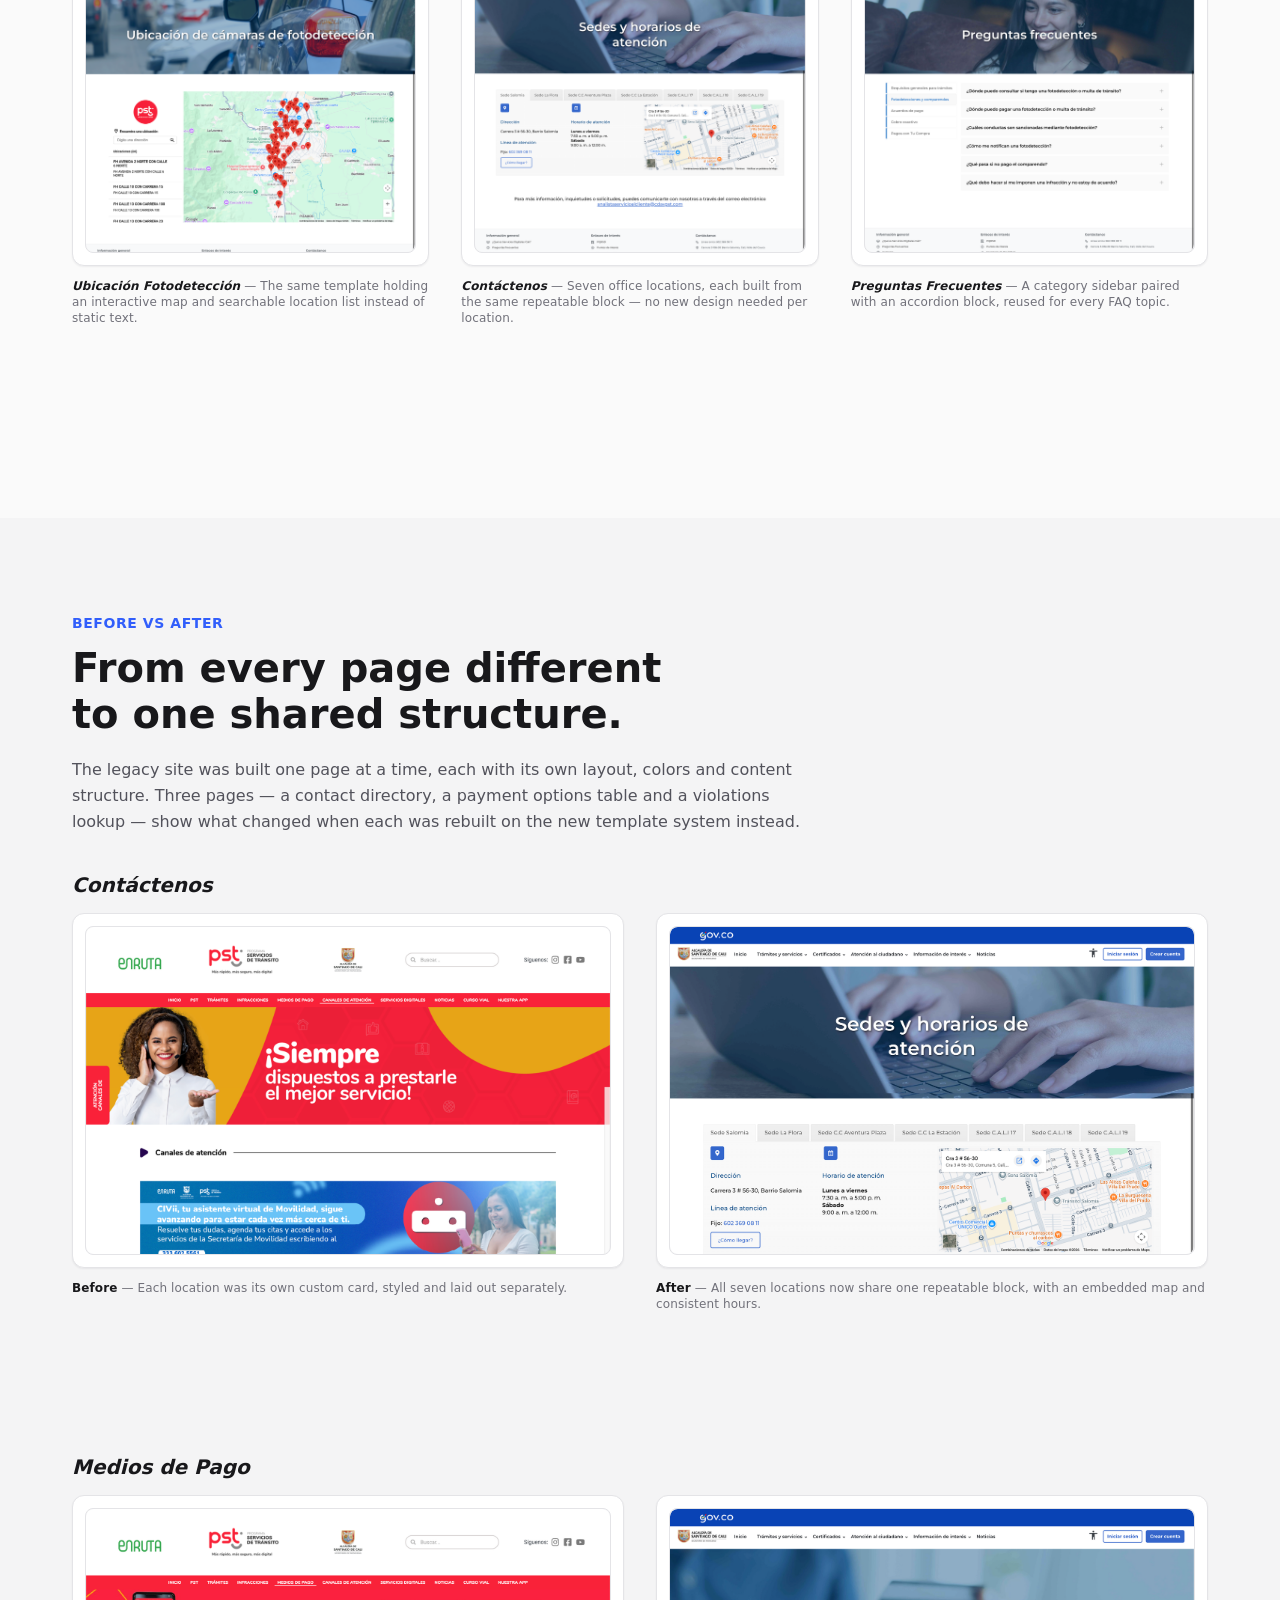
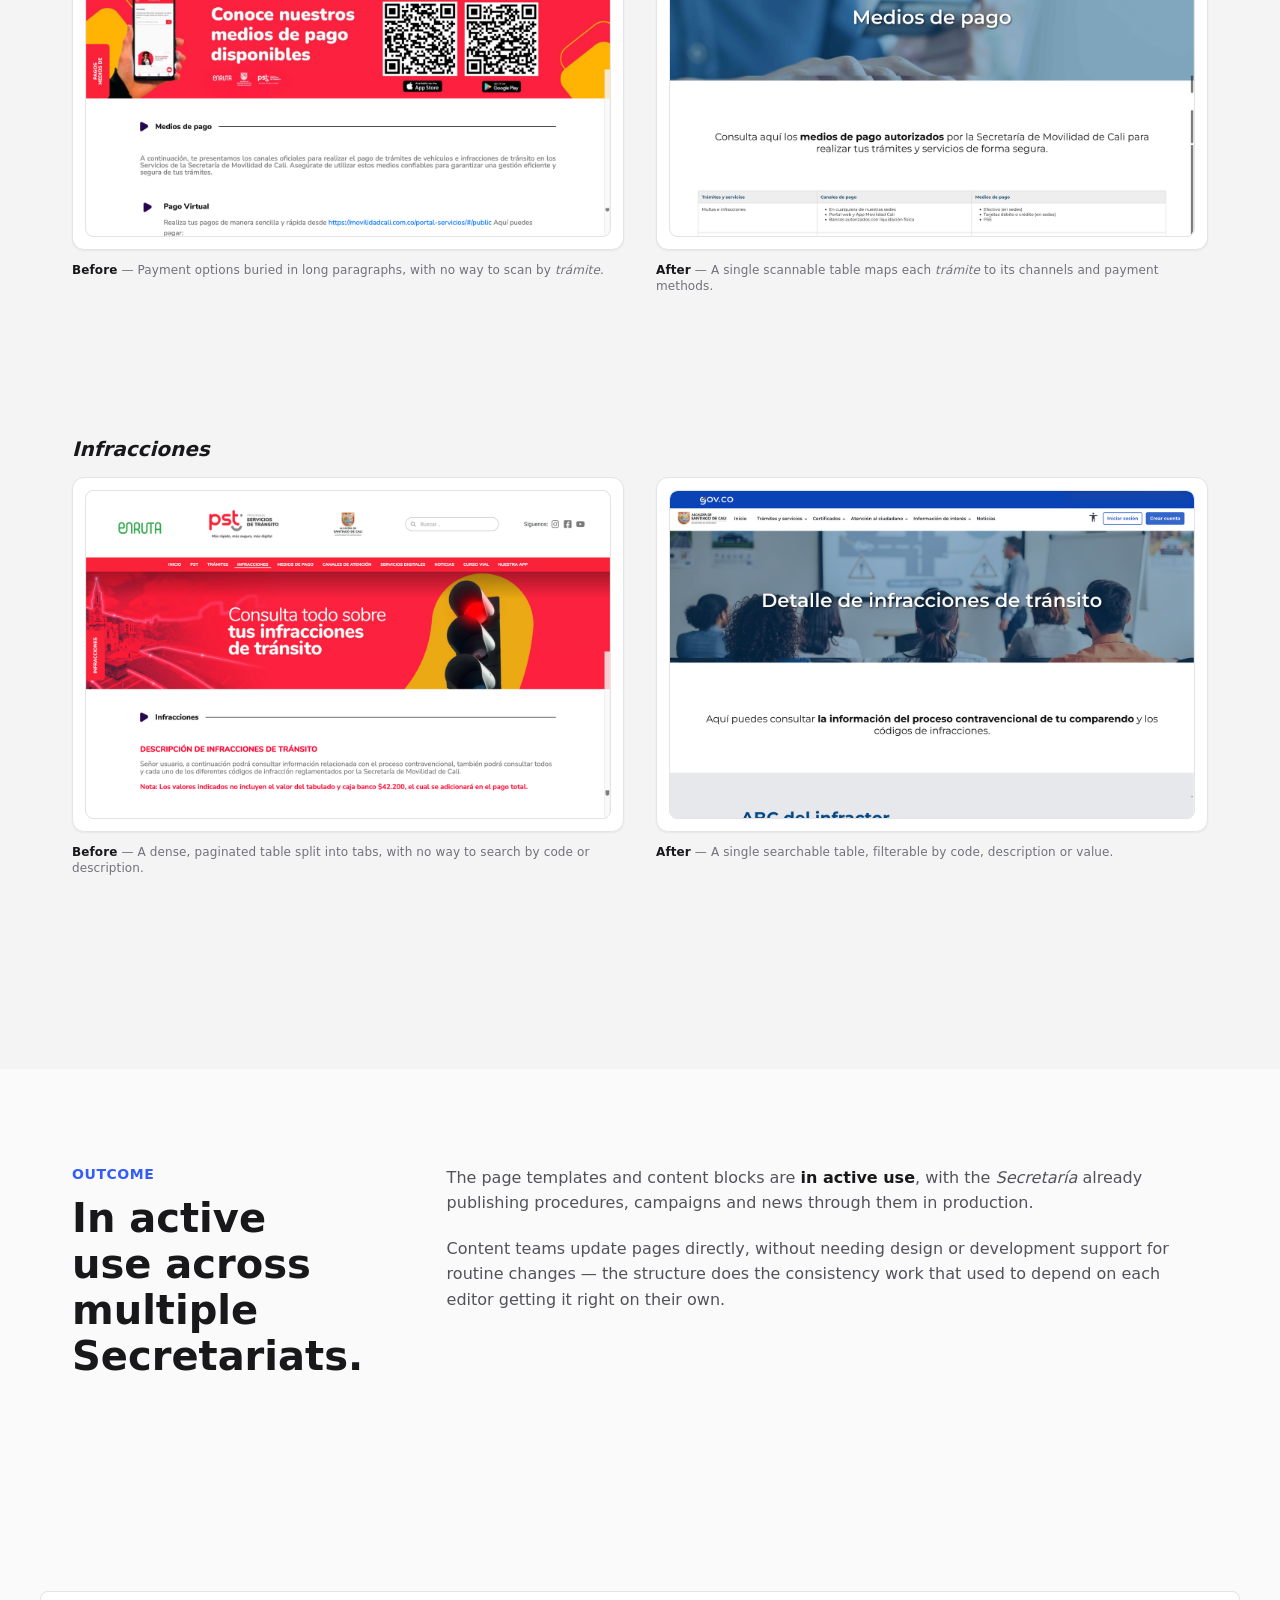
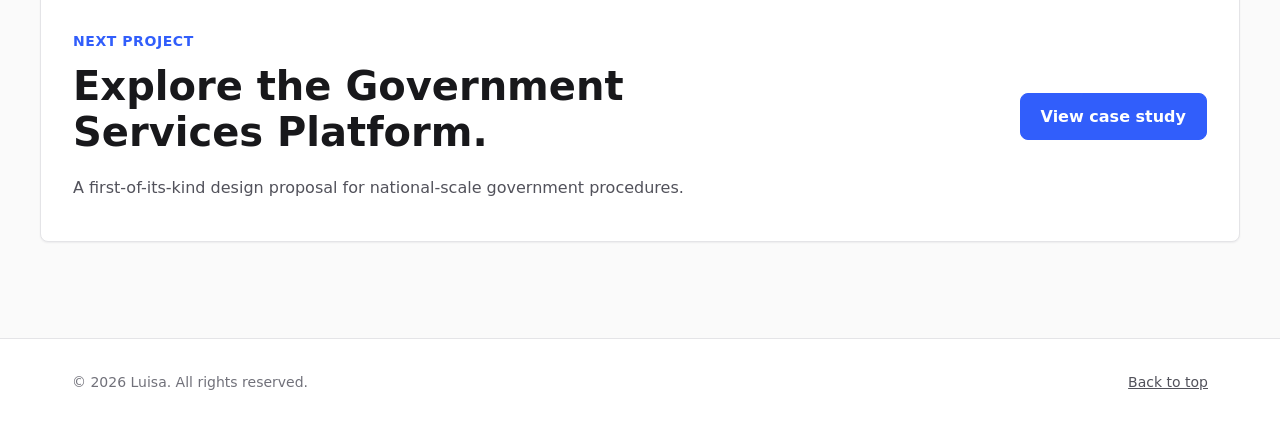
==== commit 54687a69: "Fix critical mobile nav bug: add hamburger menu toggle (nav links were completely hidden and inacces" ====
--- a/content-pages.html
+++ b/content-pages.html
@@ -15,15 +15,23 @@
     <nav class="site-nav container" aria-label="Primary navigation">
       <a class="site-logo" href="index.html" aria-label="Luisa home">Luisa</a>
 
-      <ul class="site-nav__links">
-        <li><a href="#role">My Role</a></li>
-        <li><a href="#overview">Overview</a></li>
-        <li><a href="#design-decisions">Process</a></li>
-        <li><a href="#page-gallery">Live Pages</a></li>
-        <li><a href="#outcome">Outcome</a></li>
-      </ul>
-
-      <a class="btn btn-secondary site-nav__action" href="index.html#contact">Contact</a>
+      <div class="site-nav__right">
+        <button type="button" class="nav-toggle" aria-expanded="false" aria-controls="site-nav-links" aria-label="Toggle navigation menu">
+          <span class="nav-toggle__bar"></span>
+          <span class="nav-toggle__bar"></span>
+          <span class="nav-toggle__bar"></span>
+        </button>
+
+        <ul class="site-nav__links" id="site-nav-links">
+          <li><a href="#role">My Role</a></li>
+          <li><a href="#overview">Overview</a></li>
+          <li><a href="#design-decisions">Process</a></li>
+          <li><a href="#page-gallery">Live Pages</a></li>
+          <li><a href="#outcome">Outcome</a></li>
+        </ul>
+
+        <a class="btn btn-secondary site-nav__action" href="index.html#contact">Contact</a>
+      </div>
     </nav>
   </header>
 
@@ -338,7 +346,7 @@
             <p>A first-of-its-kind design proposal for national-scale government procedures.</p>
           </div>
 
-          <a class="btn btn-primary" href="government-redesign.html">View case study</a>
+          <a class="btn btn-primary" href="government-services-platform.html">View case study</a>
         </div>
       </nav>
     </article>
--- a/assets/css/style.css
+++ b/assets/css/style.css
@@ -200,11 +200,56 @@
 }
 
 .site-nav {
+  position: relative;
   display: flex;
   align-items: center;
   justify-content: space-between;
   gap: var(--space-4);
   min-height: var(--layout-header-height);
+}
+
+.site-nav__right {
+  display: flex;
+  align-items: center;
+  gap: var(--space-4);
+}
+
+.nav-toggle {
+  display: inline-flex;
+  flex: none;
+  flex-direction: column;
+  align-items: center;
+  justify-content: center;
+  gap: 0.25rem;
+  width: 2.5rem;
+  height: 2.5rem;
+  padding: var(--space-0);
+  background-color: transparent;
+  border: var(--border-width-sm) solid var(--color-border-strong);
+  border-radius: var(--radius-md);
+  cursor: pointer;
+}
+
+.nav-toggle__bar {
+  display: block;
+  width: 1.125rem;
+  height: 2px;
+  background-color: var(--color-ink-strong);
+  border-radius: var(--radius-pill);
+  transition: transform var(--motion-duration-fast) var(--motion-easing-standard),
+              opacity var(--motion-duration-fast) var(--motion-easing-standard);
+}
+
+.nav-toggle[aria-expanded="true"] .nav-toggle__bar:nth-child(1) {
+  transform: translateY(6px) rotate(45deg);
+}
+
+.nav-toggle[aria-expanded="true"] .nav-toggle__bar:nth-child(2) {
+  opacity: 0;
+}
+
+.nav-toggle[aria-expanded="true"] .nav-toggle__bar:nth-child(3) {
+  transform: translateY(-6px) rotate(-45deg);
 }
 
 .site-logo {
@@ -227,6 +272,28 @@
   padding: var(--space-0);
   list-style: none;
   overflow-x: auto;
+}
+
+@media (max-width: 47.99em) {
+  .site-nav__links.is-open {
+    display: flex;
+    position: absolute;
+    inset-inline: var(--space-0);
+    inset-block-start: 100%;
+    flex-direction: column;
+    align-items: stretch;
+    gap: var(--space-1);
+    padding: var(--space-4);
+    background-color: var(--color-surface-raised);
+    border-block-end: var(--border-width-sm) solid var(--color-border);
+    box-shadow: var(--shadow-md);
+    overflow: visible;
+  }
+
+  .site-nav__links.is-open a {
+    width: var(--layout-full);
+    padding-inline: var(--space-2);
+  }
 }
 
 .site-nav ul {
@@ -807,6 +874,31 @@
   line-height: var(--line-height-tight);
 }
 
+.token-card__swatch {
+  display: block;
+  width: 100%;
+  height: 3rem;
+  margin-block-end: var(--space-4);
+  background-color: var(--color-surface-muted);
+  border: var(--border-width-sm) solid var(--color-border);
+  border-radius: var(--radius-sm);
+}
+
+.token-card__name {
+  display: inline-block;
+  padding: var(--space-1) var(--space-2);
+  color: var(--color-ink-strong);
+  background-color: var(--color-surface-muted);
+  border-radius: var(--radius-sm);
+  font-family: var(--font-family-mono);
+  font-size: var(--font-size-sm);
+  font-weight: var(--font-weight-medium);
+}
+
+.token-card h3 {
+  margin-block-end: var(--space-3);
+}
+
 .process-timeline {
   display: grid;
   gap: var(--space-6);
@@ -856,7 +948,7 @@
 .media-placeholder div,
 .process-diagram div {
   display: grid;
-  min-height: 18rem;
+  min-height: clamp(12rem, 45vw, 18rem);
   place-items: center;
   overflow: hidden;
   color: var(--color-ink-soft);
@@ -932,7 +1024,7 @@
   position: relative;
   width: 100%;
   aspect-ratio: 16 / 10;
-  min-height: 18rem;
+  min-height: clamp(12rem, 45vw, 18rem);
   display: grid;
   place-items: center;
   color: var(--color-ink-soft);
@@ -1150,6 +1242,7 @@
 /* Process Diagram Flow Component */
 .process-diagram-flow {
   display: grid;
+  align-items: stretch;
   gap: var(--space-6);
   margin-block-start: var(--space-8);
 }
@@ -1157,7 +1250,9 @@
 .process-step-card {
   position: relative;
   display: grid;
+  align-content: start;
   gap: var(--space-4);
+  height: 100%;
   padding: var(--space-6);
   background-color: var(--color-surface-raised);
   border: var(--border-width-sm) solid var(--color-border);
@@ -1192,6 +1287,7 @@
 }
 
 .process-step-card__diagram {
+  aspect-ratio: 16 / 10;
   min-height: 10rem;
   display: grid;
   place-items: center;
@@ -1211,6 +1307,87 @@
   object-fit: cover;
   object-position: top center;
   display: block;
+}
+
+/* Pipeline step diagrams — live mockups instead of screenshots */
+.figma-mock {
+  position: relative;
+  background-image: radial-gradient(var(--color-border) 1px, transparent 1px);
+  background-size: 14px 14px;
+}
+
+.figma-mock__label {
+  position: absolute;
+  top: var(--space-3);
+  left: var(--space-3);
+  color: var(--color-accent);
+  font-family: var(--font-family-mono);
+  font-size: var(--font-size-xs);
+  font-weight: var(--font-weight-medium);
+}
+
+.figma-mock__button {
+  padding-block: 0.5rem;
+  padding-inline: 1rem;
+  color: var(--color-white);
+  background-color: #1d4ed8;
+  border: var(--border-width-none);
+  border-radius: 0.75rem;
+  box-shadow: var(--shadow-sm);
+  font-family: var(--font-family-base);
+  font-size: var(--font-size-base);
+  font-weight: var(--font-weight-medium);
+  cursor: default;
+}
+
+.docs-mock {
+  place-items: start;
+  padding: var(--space-5);
+  color: var(--color-white);
+  background-color: var(--color-ink-strong);
+  text-align: left;
+}
+
+.docs-mock__title {
+  margin-block-end: var(--space-2);
+  color: var(--color-white);
+  font-size: var(--font-size-base);
+  font-weight: var(--font-weight-semibold);
+}
+
+.docs-mock__list {
+  display: grid;
+  gap: var(--space-1);
+  margin: var(--space-0);
+  padding-inline-start: var(--space-4);
+  color: var(--color-border-strong);
+  font-size: var(--font-size-xs);
+  line-height: var(--line-height-tight);
+}
+
+.docs-mock__list strong {
+  color: var(--color-white);
+}
+
+.storybook-mock {
+  display: flex;
+  flex-wrap: wrap;
+  align-content: center;
+  justify-content: center;
+  gap: var(--space-3);
+  padding: var(--space-6);
+}
+
+.storybook-mock__btn {
+  padding-block: 0.5rem;
+  padding-inline: 1rem;
+  border: var(--border-width-none);
+  border-radius: 0.75rem;
+  box-shadow: var(--shadow-sm);
+  font-family: var(--font-family-base);
+  font-size: var(--font-size-sm);
+  font-weight: var(--font-weight-medium);
+  cursor: default;
 }
 
 .process-step-card__explanation {
@@ -1534,6 +1711,10 @@
    ========================================================================== */
 
 @media (min-width: 48em) {
+  .nav-toggle {
+    display: none;
+  }
+
   .site-nav__links {
     display: flex;
   }
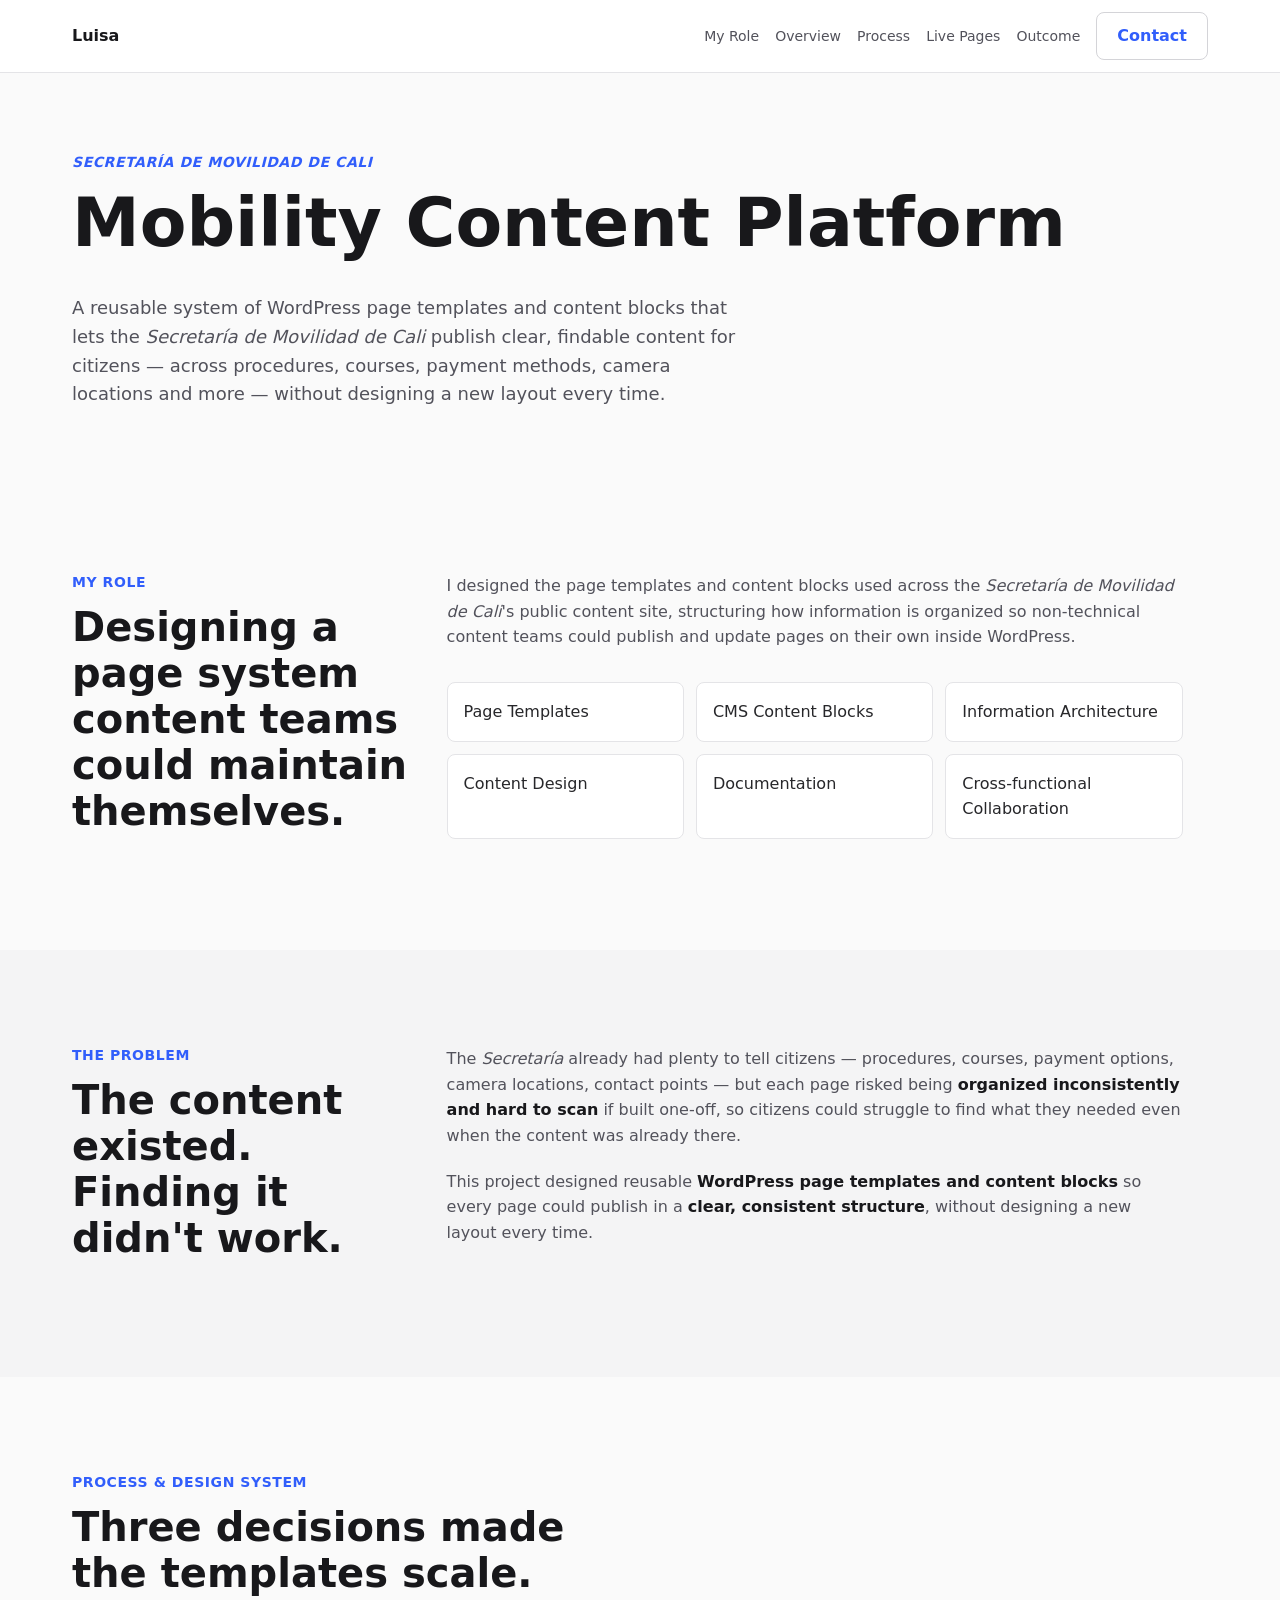
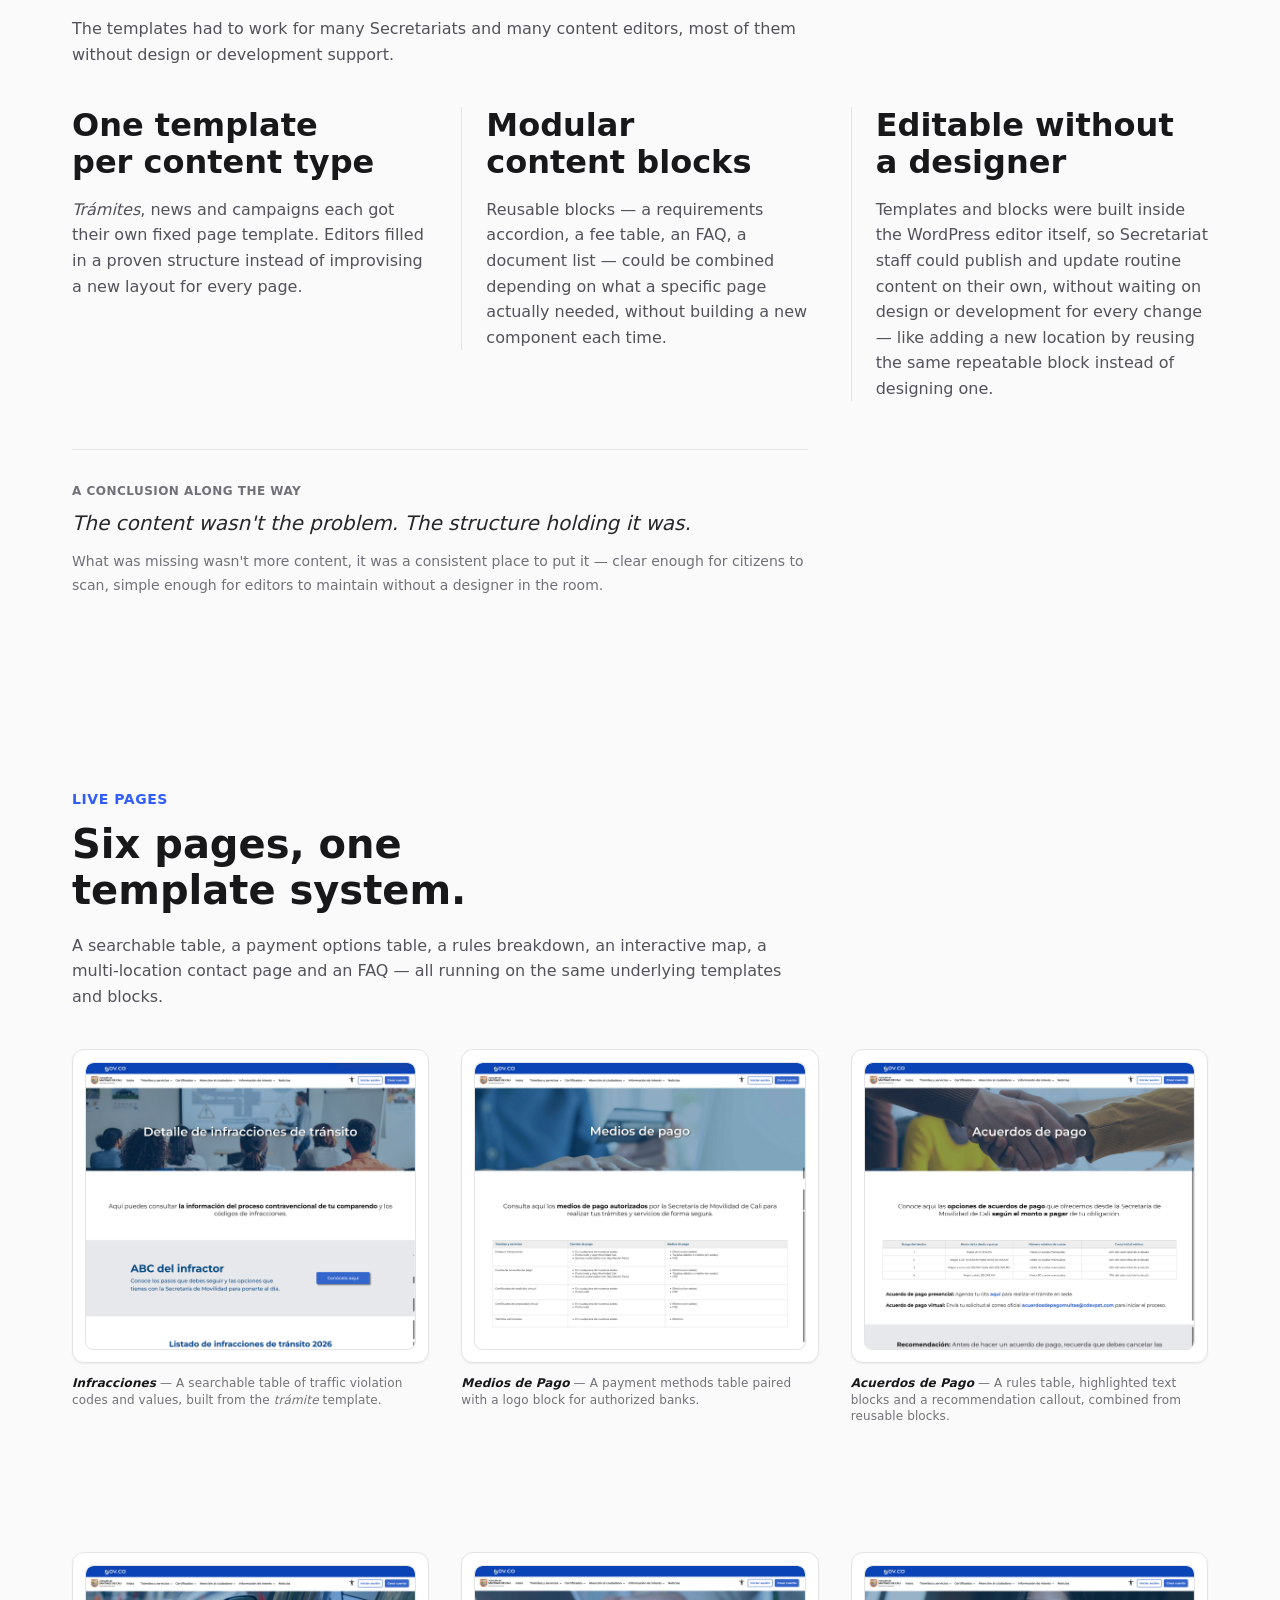
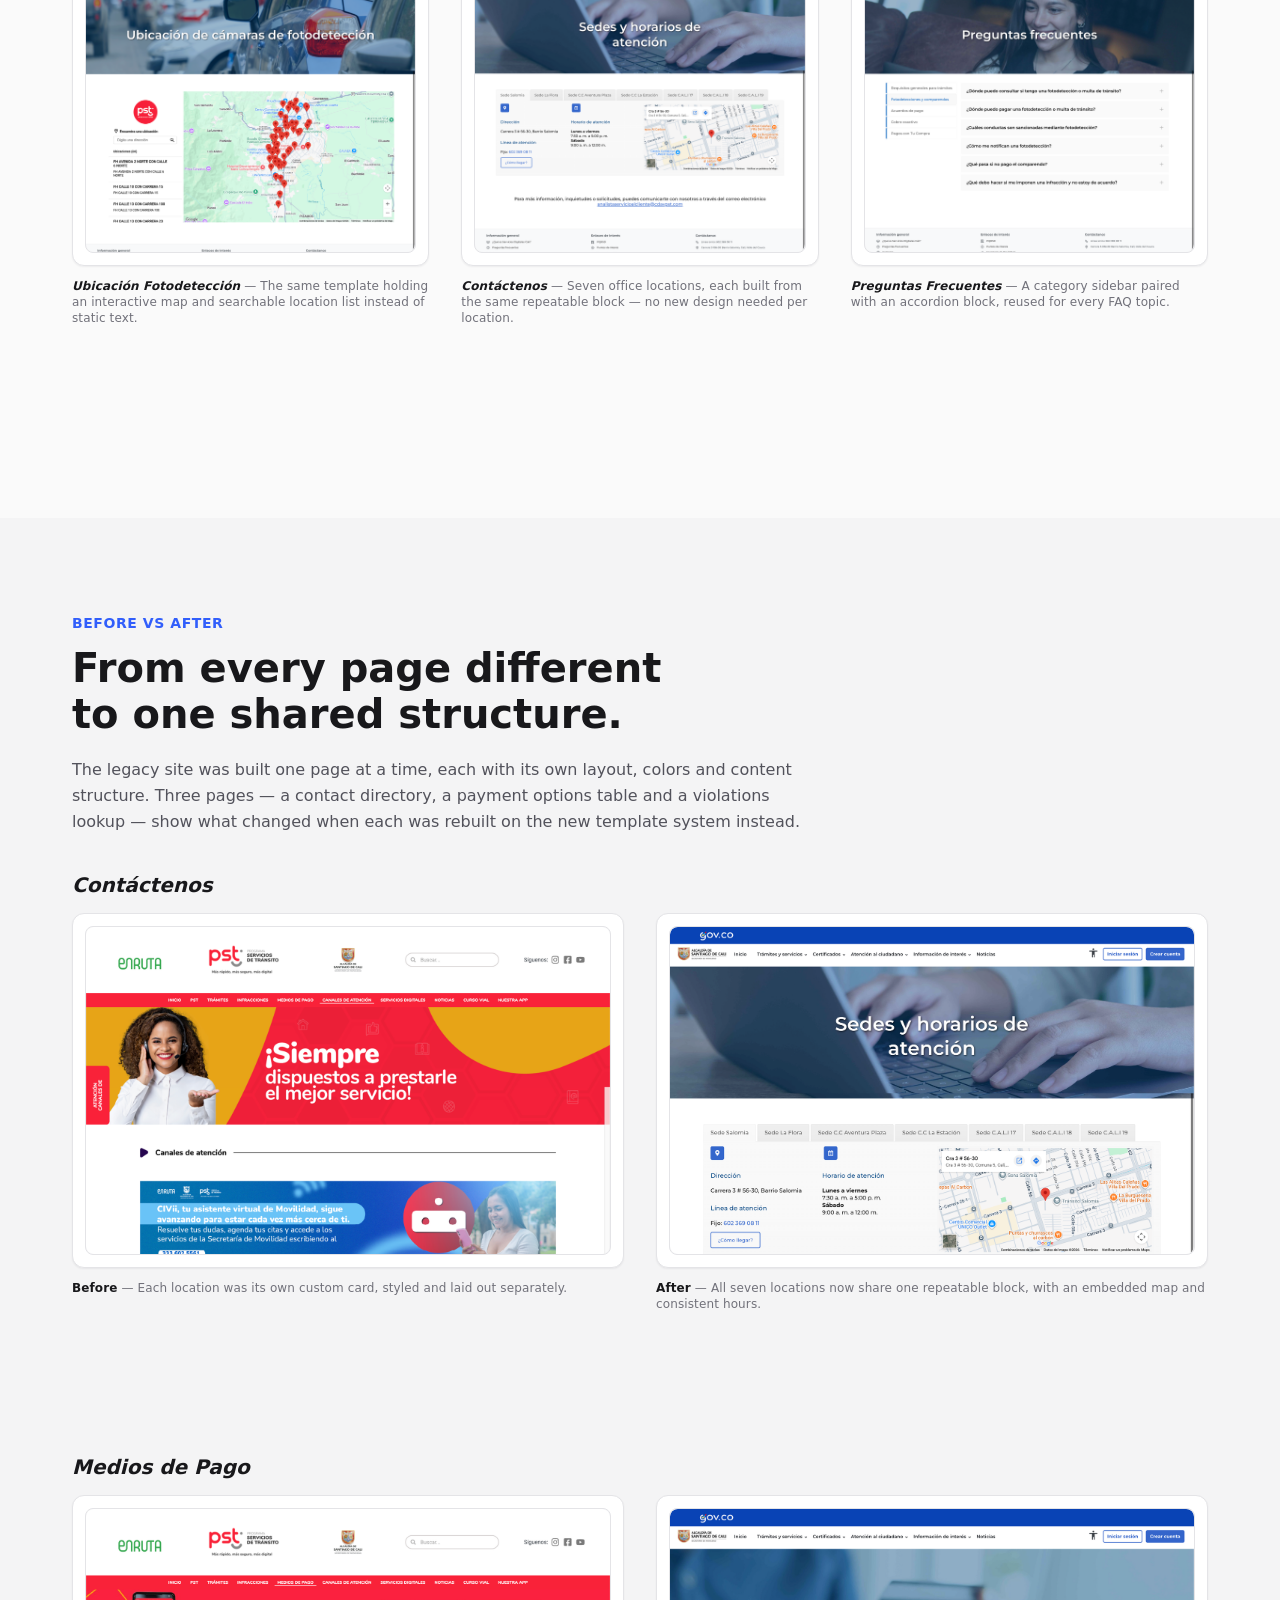
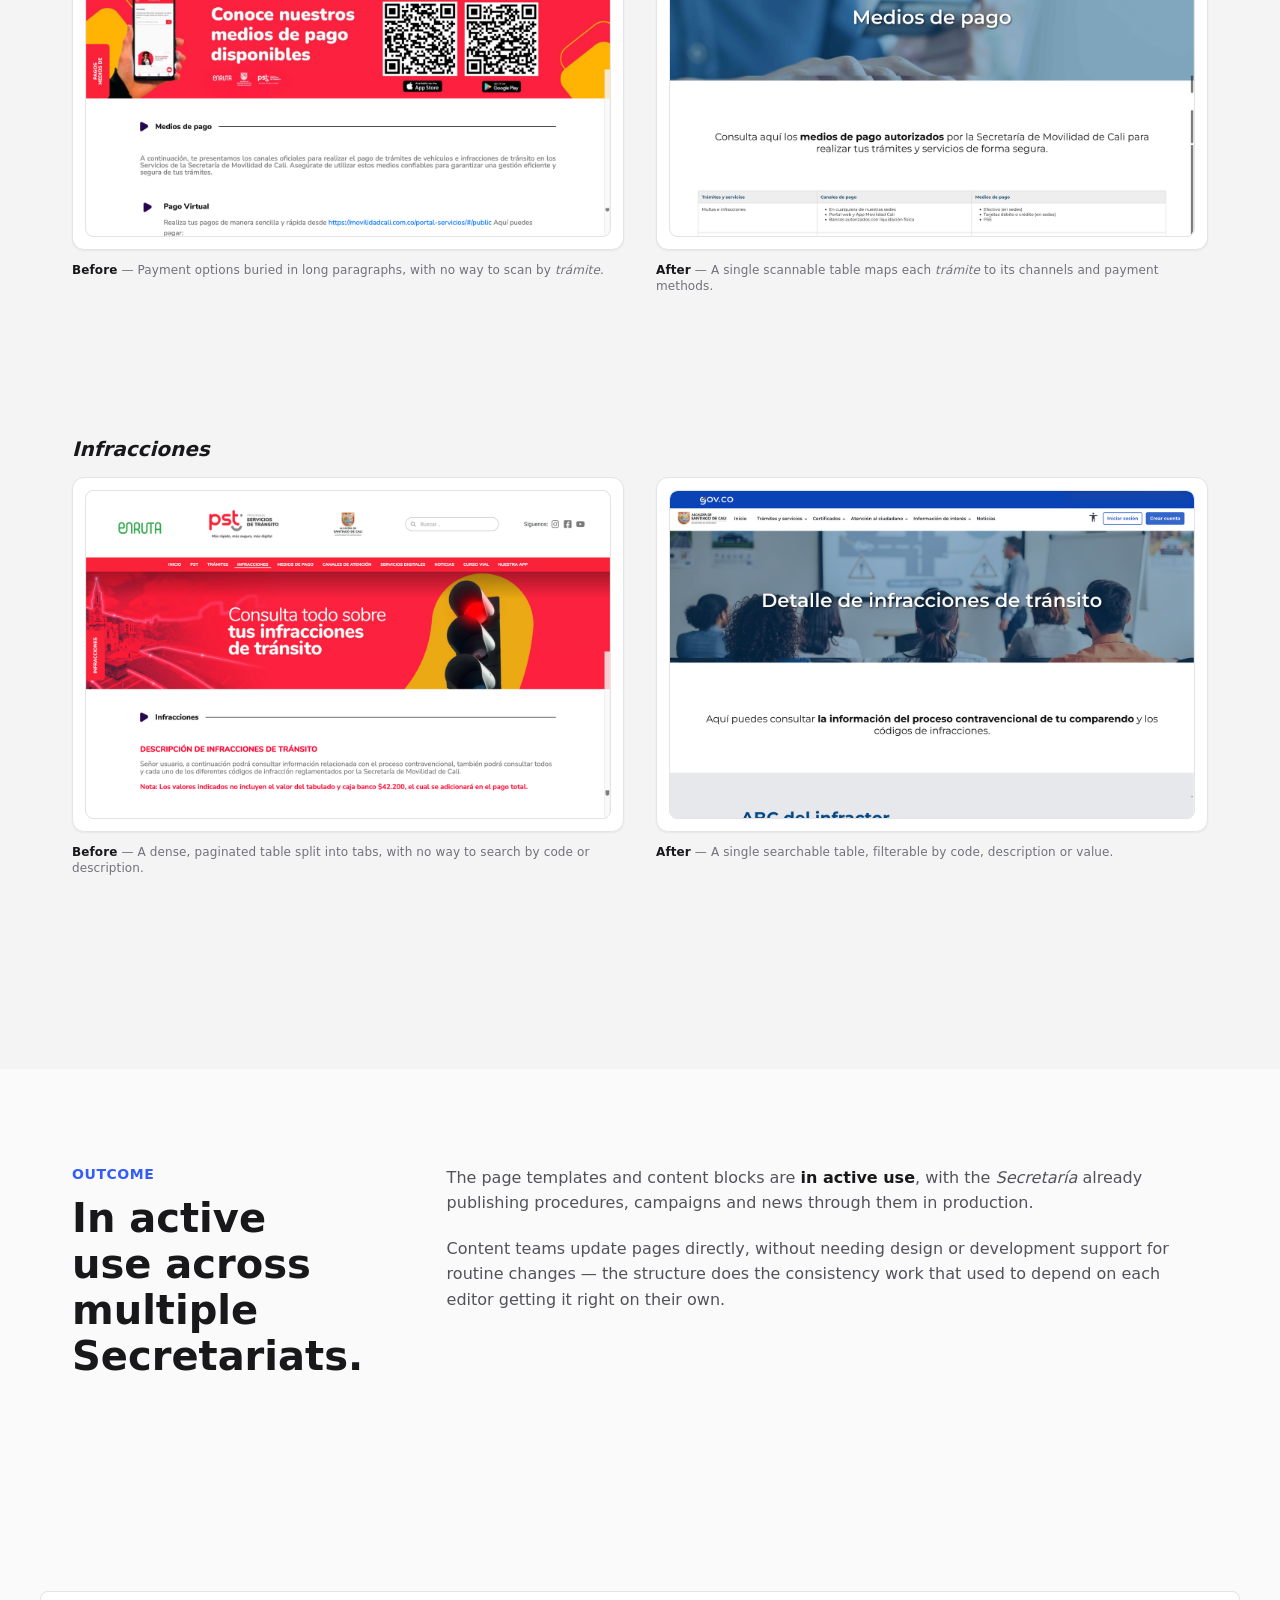
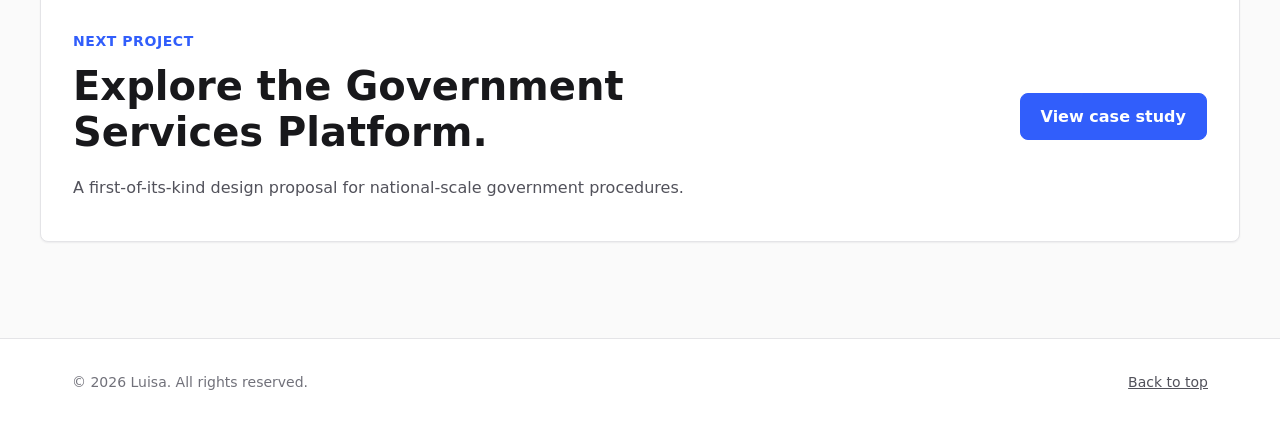
==== commit f9368f14: "Rename Overview eyebrow to The Problem across case studies" ====
--- a/content-pages.html
+++ b/content-pages.html
@@ -82,7 +82,7 @@
       <section class="case-section section section--muted" id="overview" aria-labelledby="overview-heading">
         <div class="case-section__inner container">
           <header class="case-section__header">
-            <p class="eyebrow">Overview</p>
+            <p class="eyebrow">The Problem</p>
             <h2 id="overview-heading">The content existed. Finding it didn't work.</h2>
           </header>
 
--- a/assets/css/style.css
+++ b/assets/css/style.css
@@ -465,35 +465,11 @@
   min-height: 0;
 }
 
-.tool-tags {
-  display: flex;
-  flex-wrap: wrap;
-  gap: var(--space-2);
+.tool-list {
   margin-block: var(--space-0);
-  padding-inline-start: var(--space-0);
-  list-style: none;
-}
-
-.tool-tags li {
-  padding: var(--space-2) var(--space-4);
-  color: var(--color-accent-strong);
-  min-width: 5.5rem;
-  text-align: center;
-  flex: 0 0 auto;
-  background-color: var(--color-accent-soft);
-  border: var(--border-width-none);
-  border-radius: var(--radius-pill);
-  outline: var(--border-width-none);
-  box-shadow: var(--shadow-none);
-  font-size: var(--font-size-sm);
-  font-weight: var(--font-weight-medium);
-  line-height: var(--line-height-snug);
-}
-
-.tool-tags li:focus,
-.tool-tags li:focus-visible {
-  outline: var(--border-width-none);
-  box-shadow: var(--shadow-none);
+  color: var(--color-ink-muted);
+  font-size: var(--font-size-sm);
+  line-height: var(--line-height-base);
 }
 
 .expertise-card {
@@ -596,9 +572,11 @@
 }
 
 .project-card__image {
-  min-height: 14rem;
+  min-height: clamp(10rem, 45vw, 14rem);
   aspect-ratio: 16 / 10;
   overflow: hidden;
+  padding: var(--space-4);
+  background-color: var(--color-surface-muted);
   border: var(--border-width-none);
   border-block-end: var(--border-width-sm) solid var(--color-border);
   border-radius: var(--radius-none);
@@ -610,6 +588,7 @@
   height: 100%;
   object-fit: cover;
   object-position: top center;
+  border-radius: var(--radius-md);
 }
 
 .project-card__image--gradient-a {
@@ -2028,6 +2007,7 @@
   position: relative;
   aspect-ratio: 16 / 10;
   overflow: hidden;
+  padding: var(--space-4);
   background-color: var(--color-surface-muted);
   border: var(--border-width-sm) solid var(--color-border);
   border-radius: var(--radius-lg);
@@ -2036,11 +2016,12 @@
 
 .flow-demo__image {
   position: absolute;
-  inset: 0;
-  width: 100%;
-  height: 100%;
+  inset: var(--space-4);
+  width: calc(100% - (var(--space-4) * 2));
+  height: calc(100% - (var(--space-4) * 2));
   object-fit: contain;
   object-position: center;
+  border-radius: var(--radius-md);
   display: block;
   opacity: 0;
   animation: flow-demo-fade-in var(--motion-duration-base) var(--motion-easing-standard) forwards;
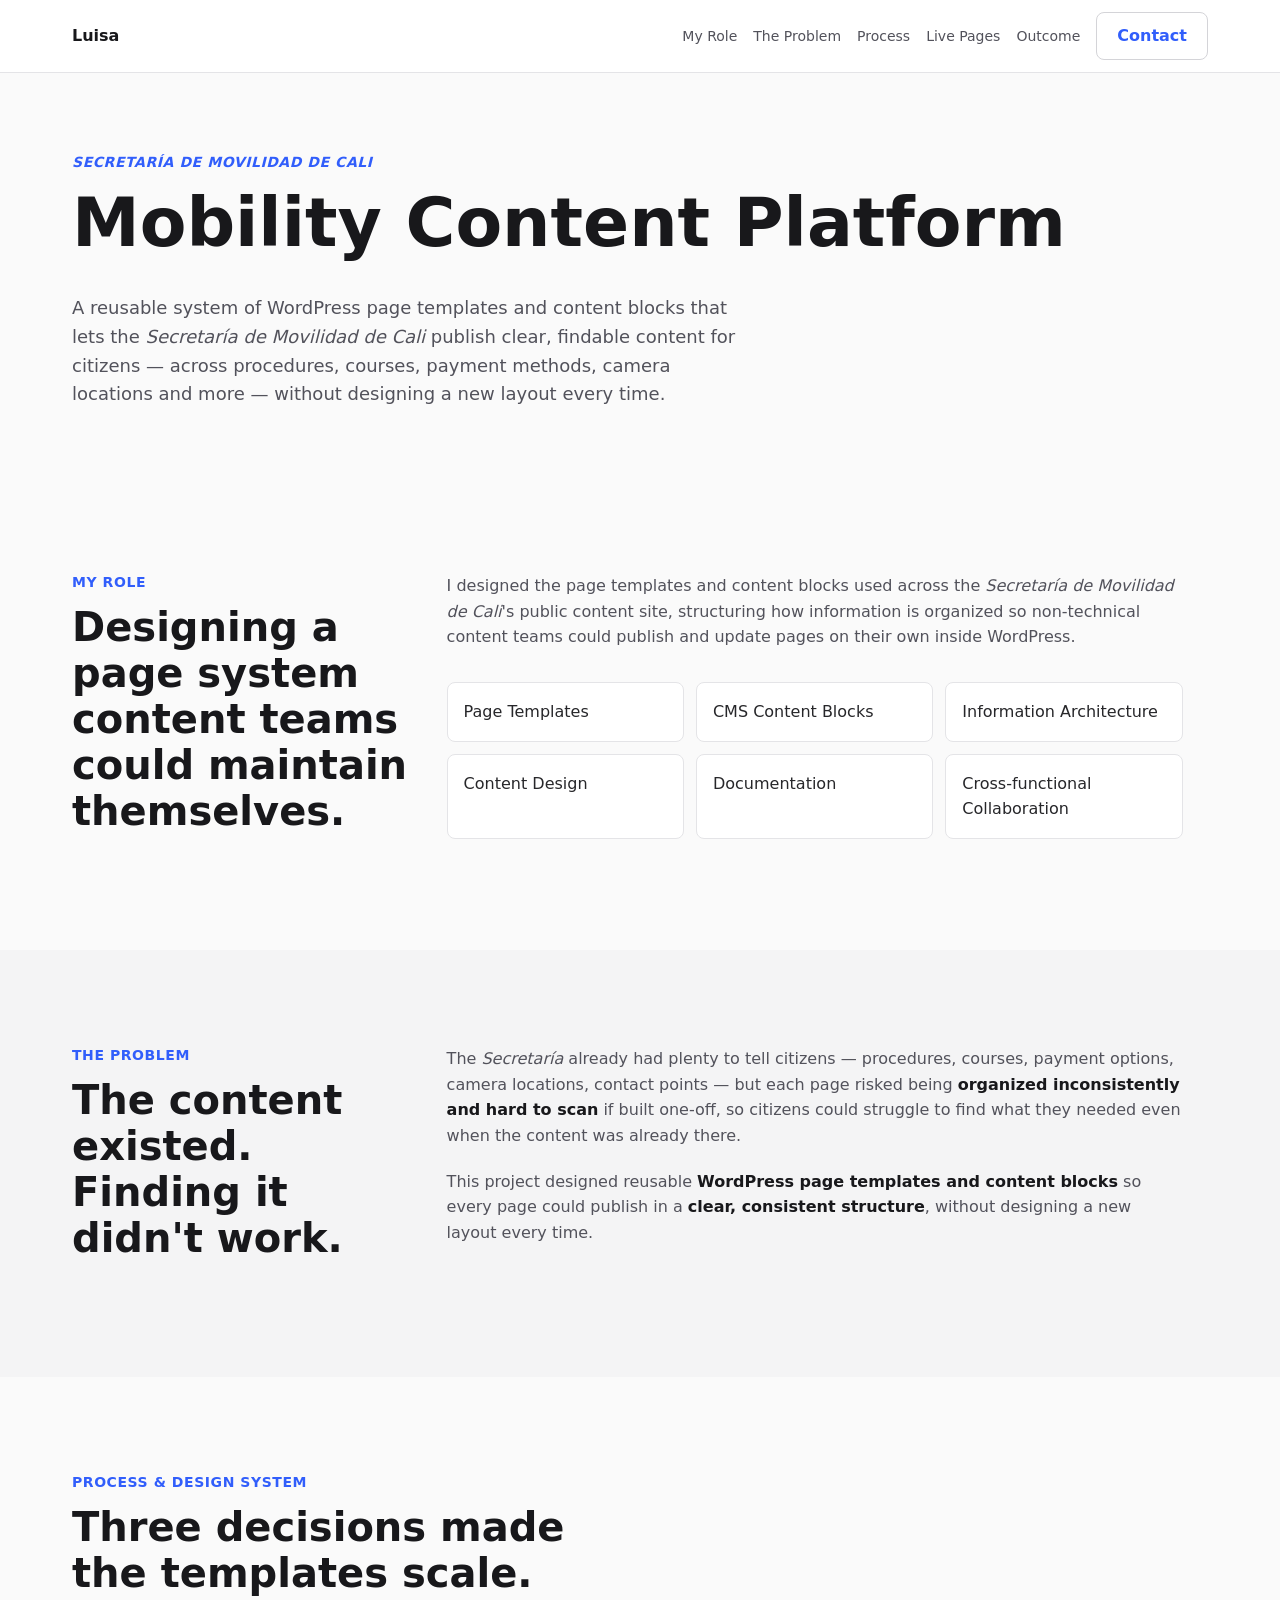
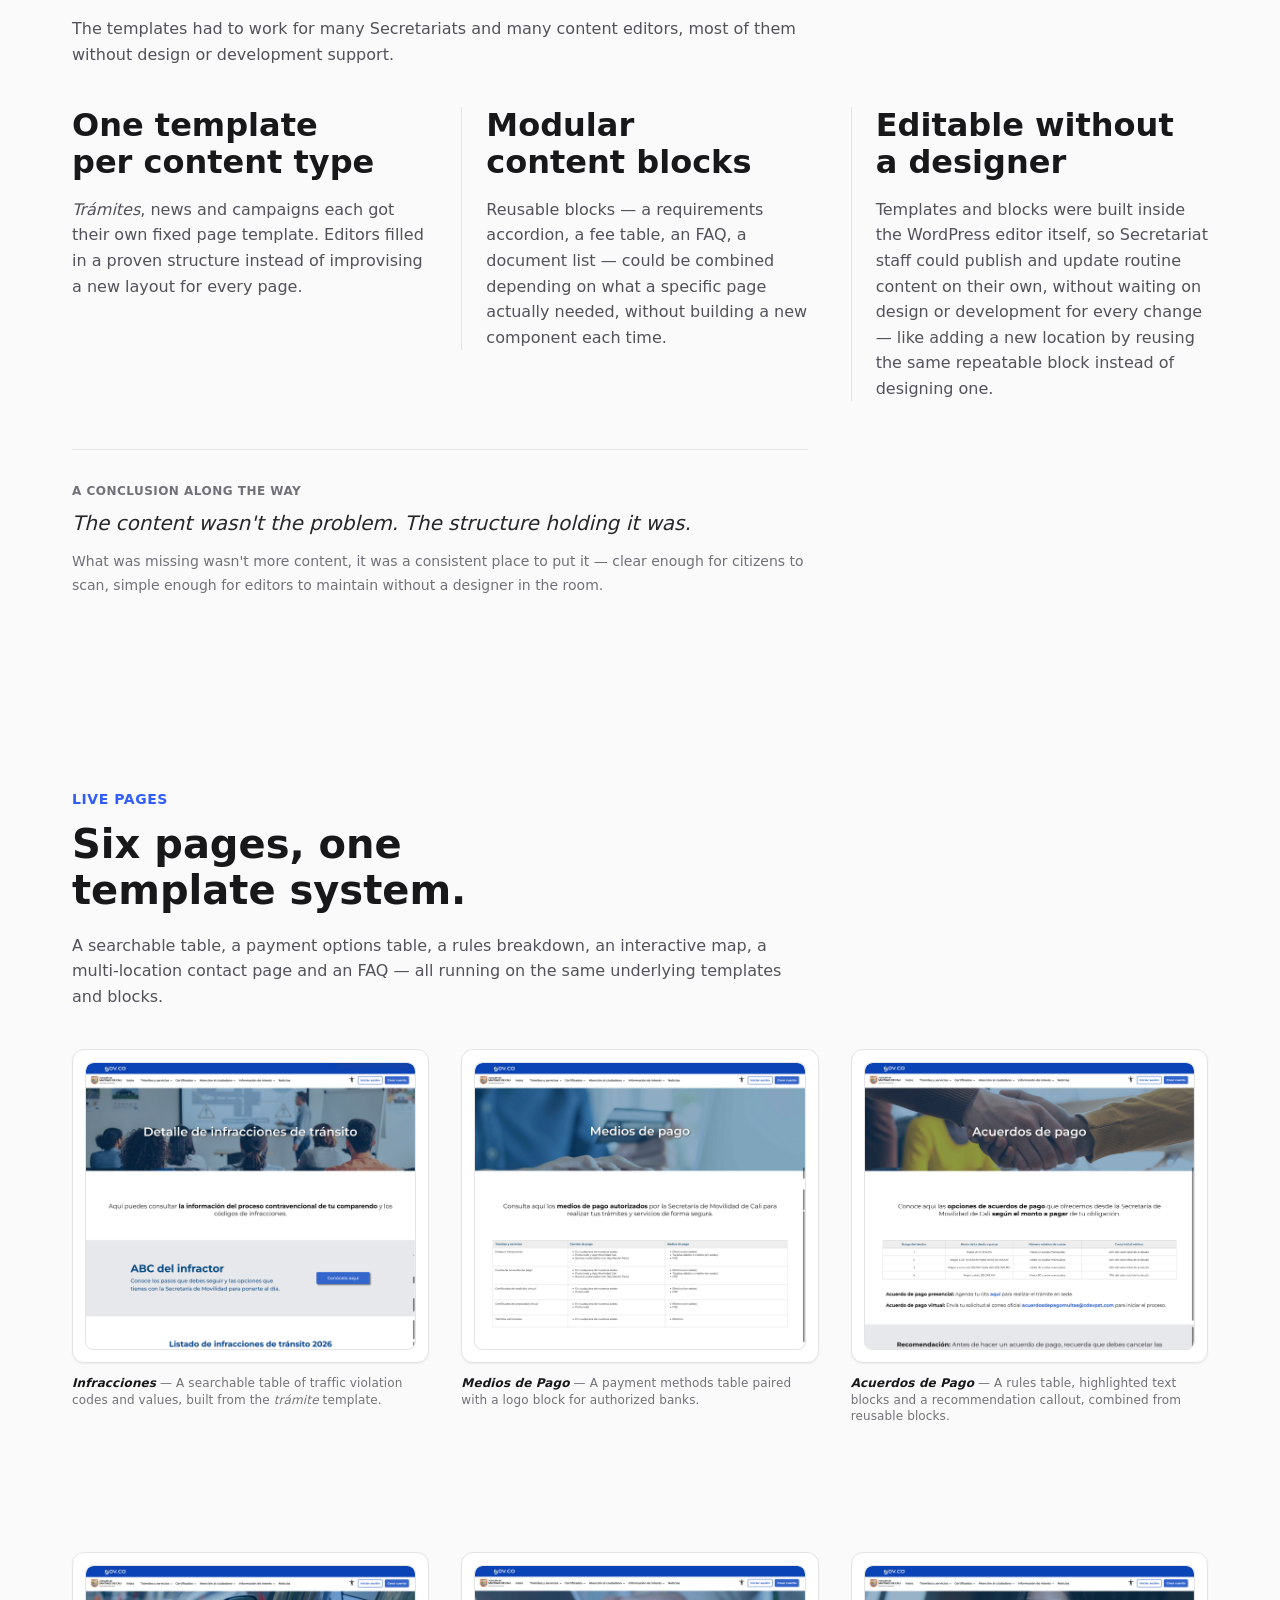
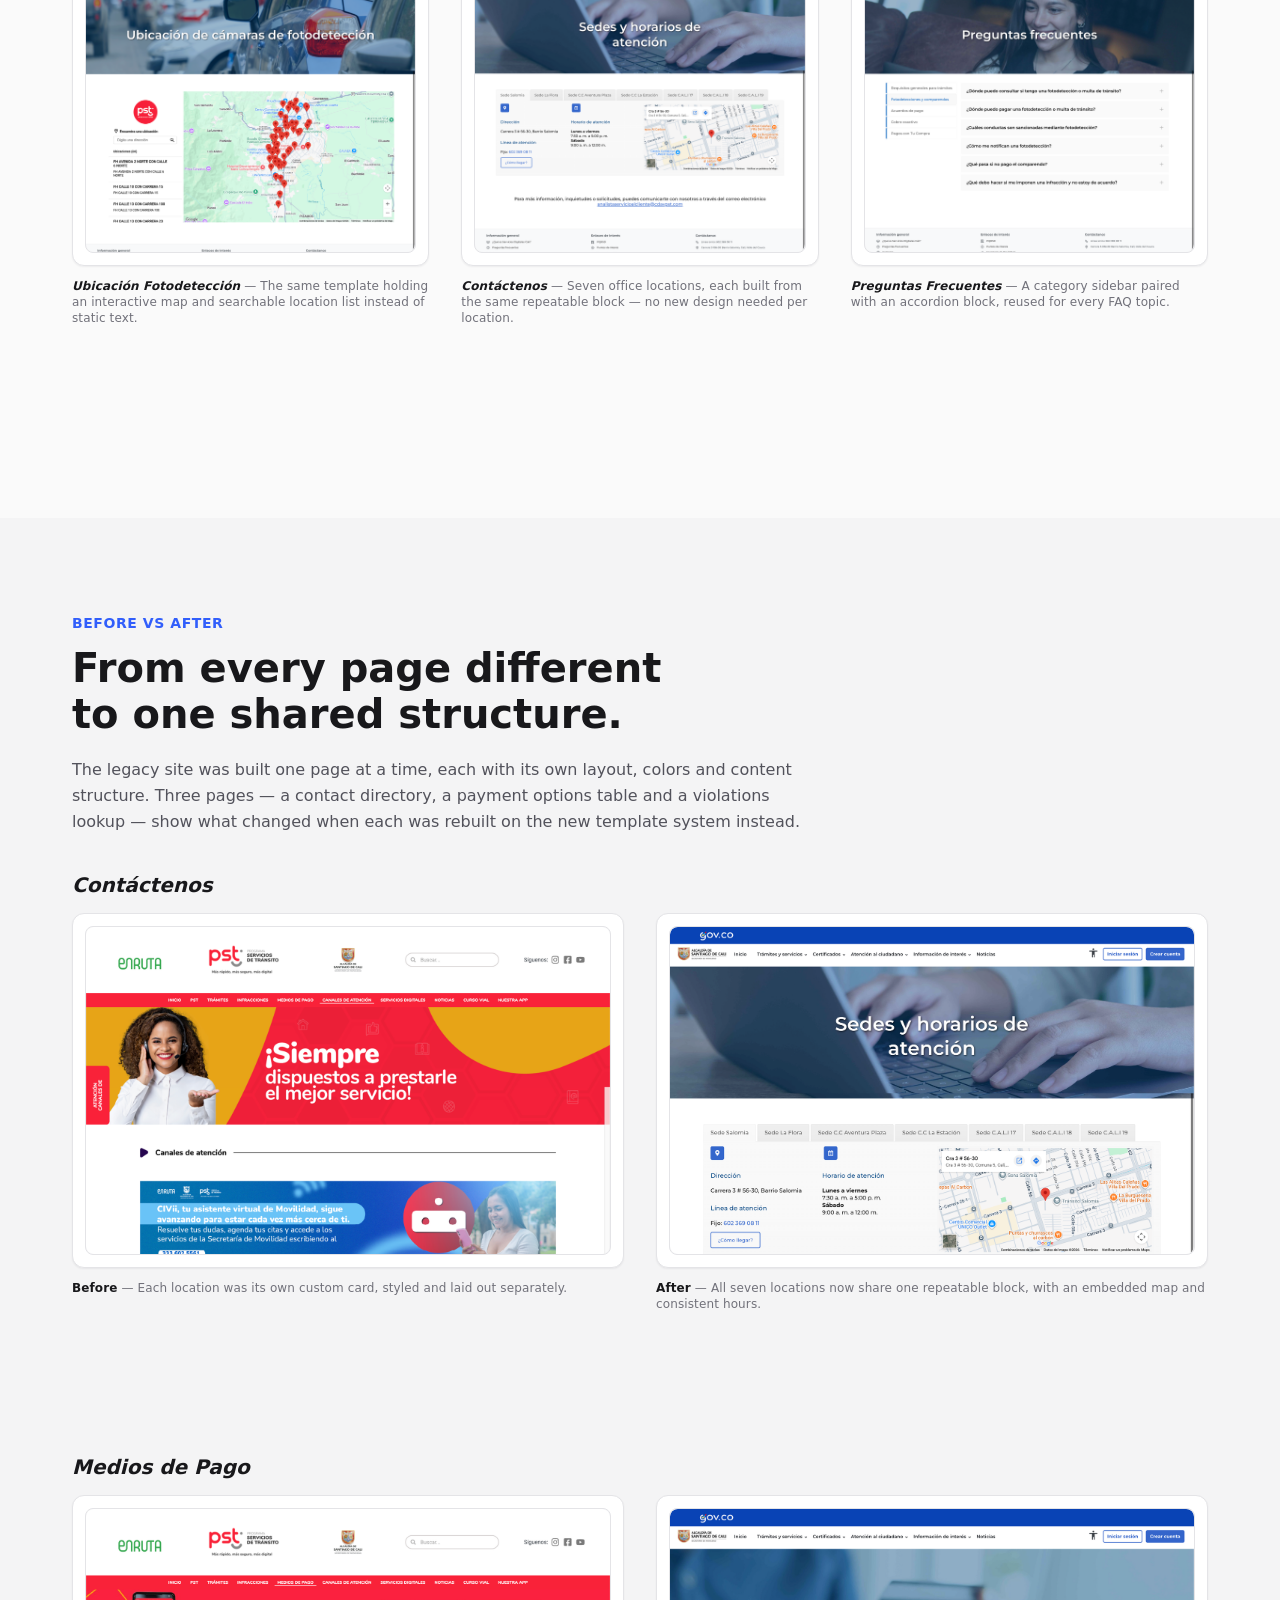
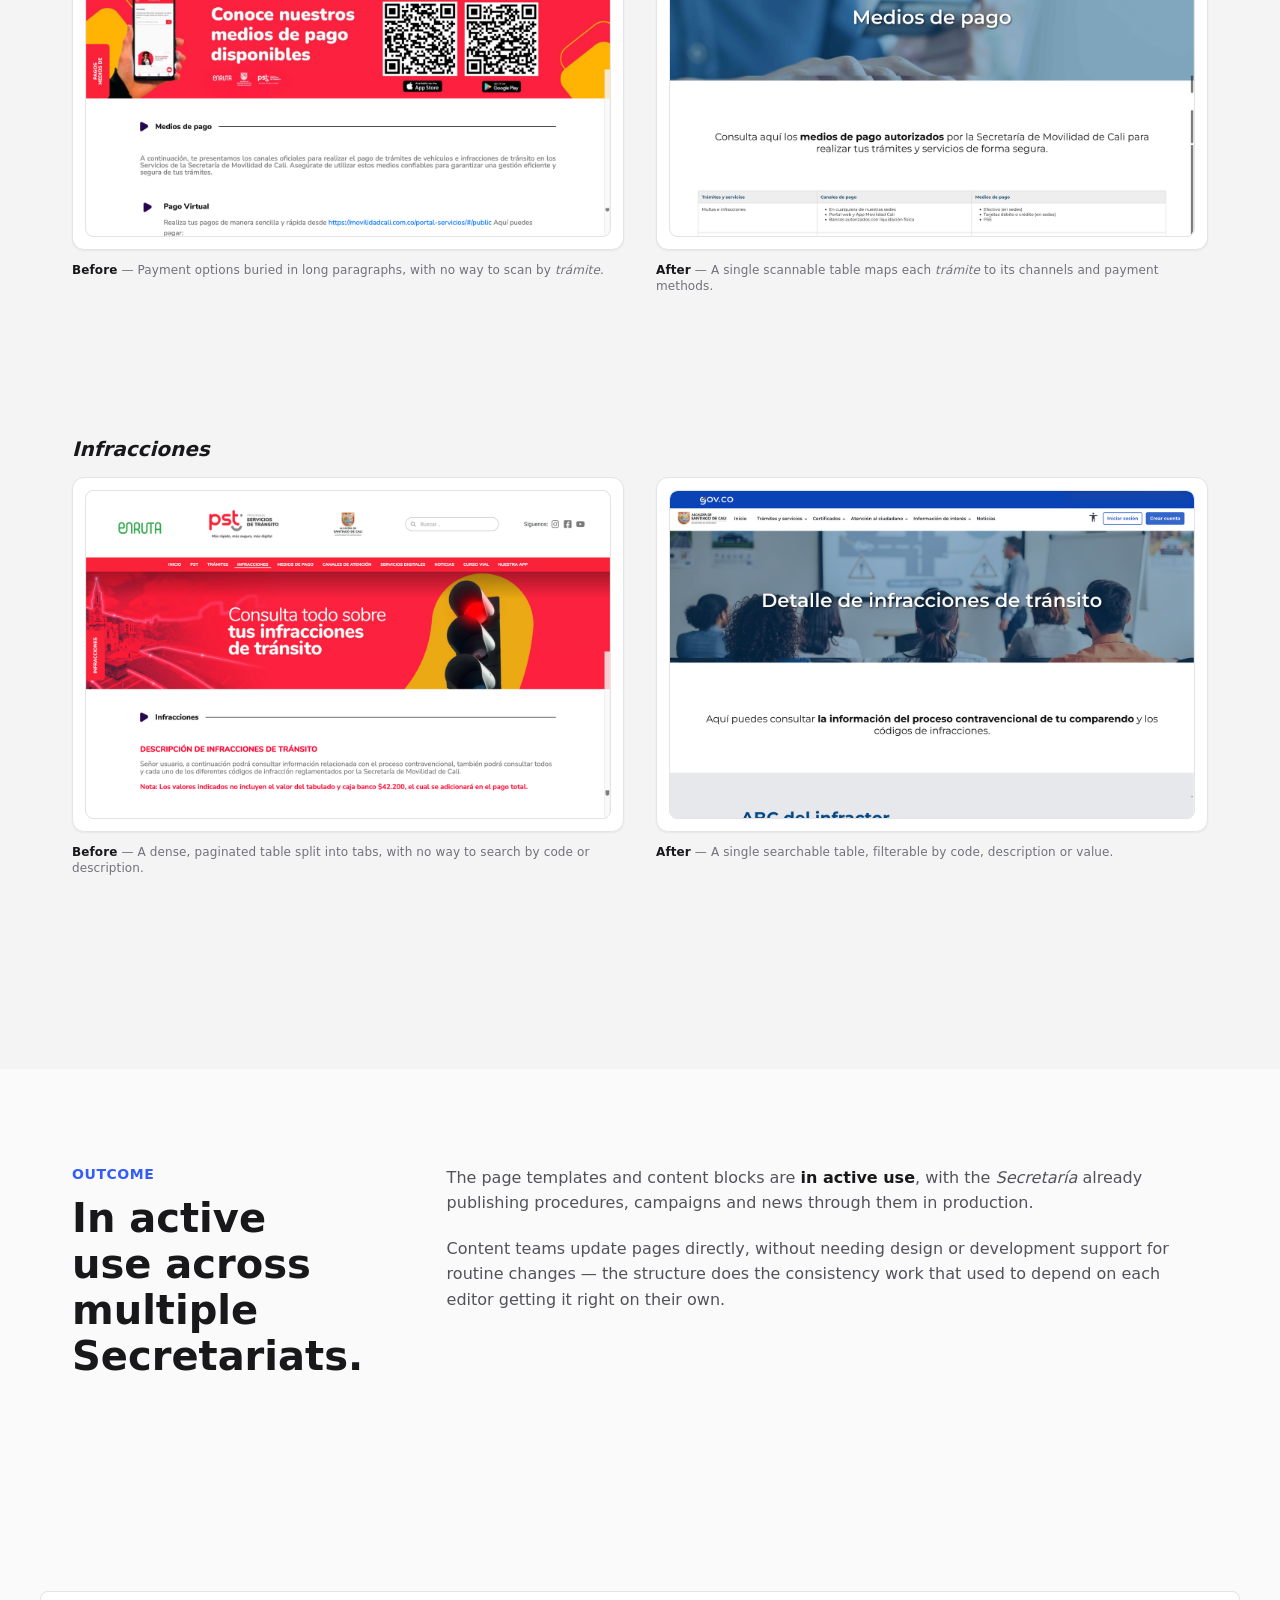
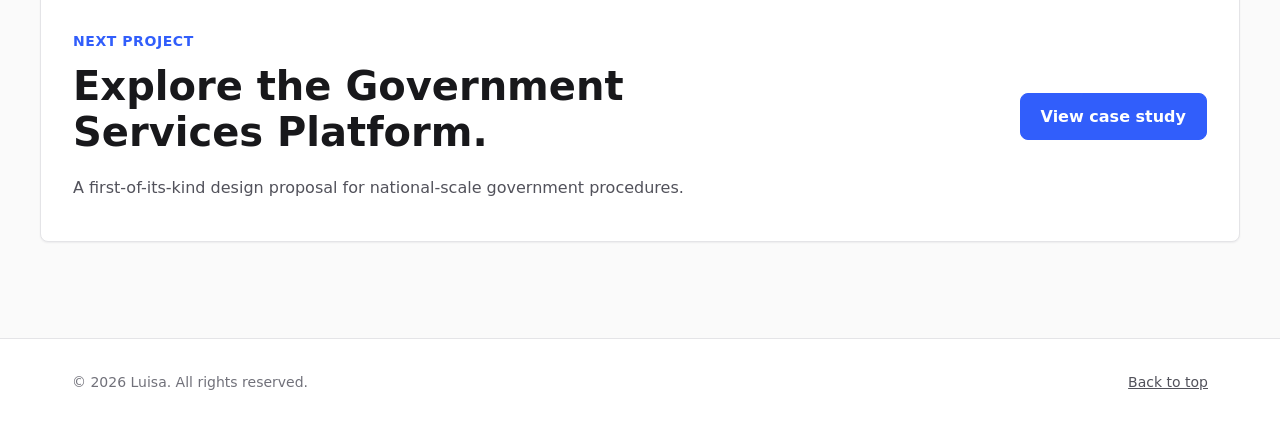
==== commit ea6290ce: "Update nav anchor labels from Overview to The Problem" ====
--- a/content-pages.html
+++ b/content-pages.html
@@ -24,7 +24,7 @@
 
         <ul class="site-nav__links" id="site-nav-links">
           <li><a href="#role">My Role</a></li>
-          <li><a href="#overview">Overview</a></li>
+          <li><a href="#overview">The Problem</a></li>
           <li><a href="#design-decisions">Process</a></li>
           <li><a href="#page-gallery">Live Pages</a></li>
           <li><a href="#outcome">Outcome</a></li>
